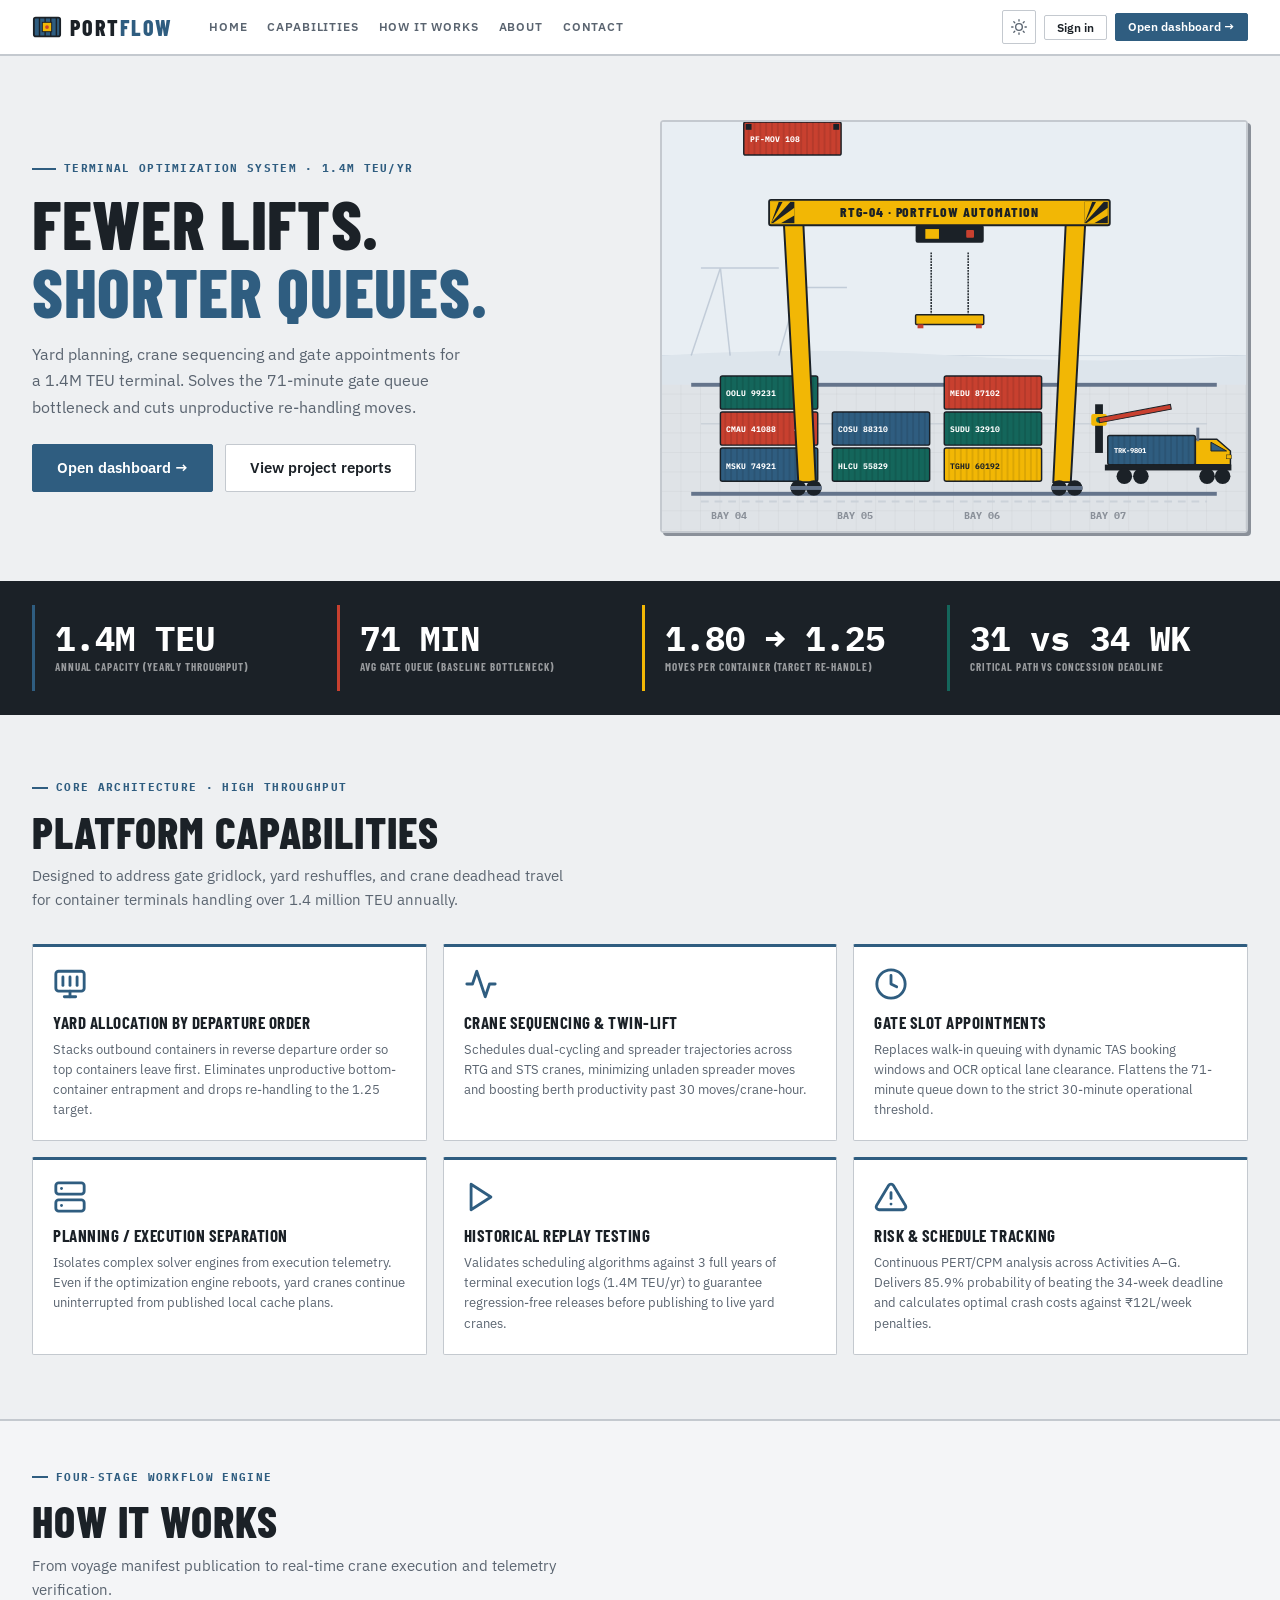
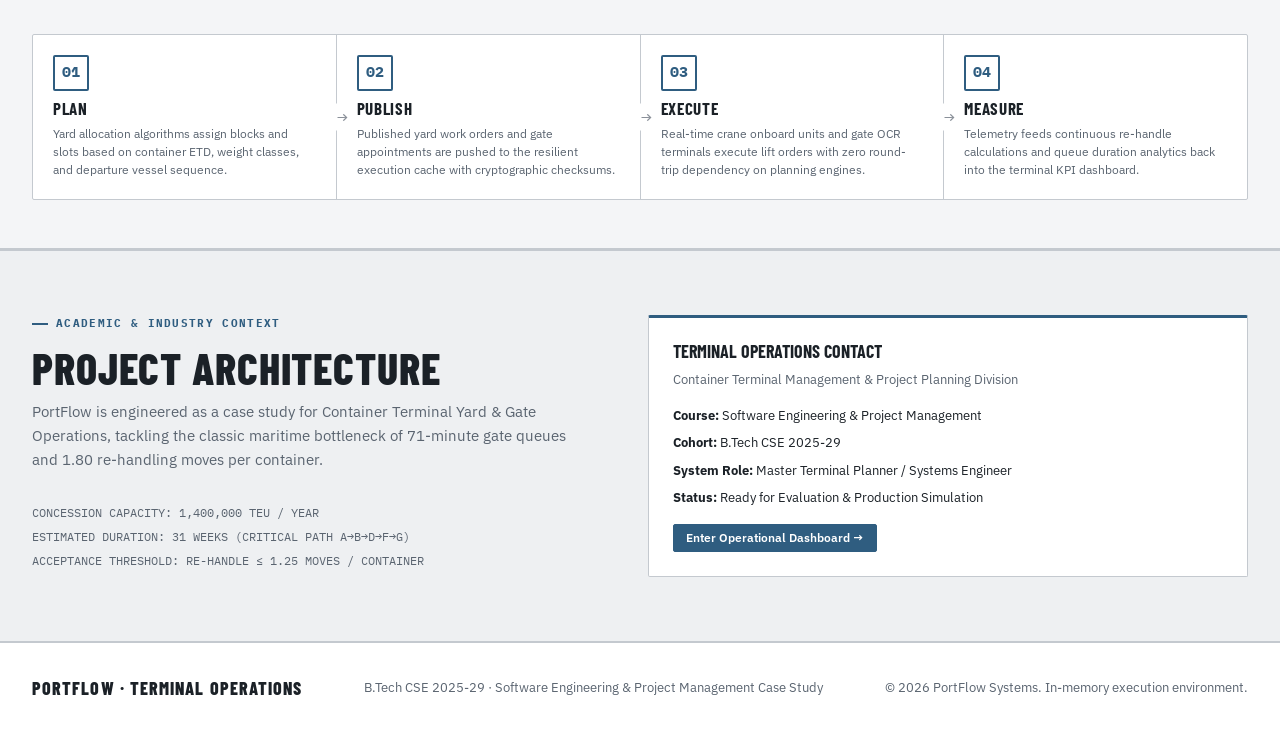
==== index.html @ 6a991631 "feat: complete PortFlow container terminal operations with industrial UI, simulation, and reports" ====
<!DOCTYPE html>
<html lang="en" data-theme="light">
<head>
  <meta charset="UTF-8"/>
  <meta name="viewport" content="width=device-width, initial-scale=1.0"/>
  <title>PortFlow – Container Terminal Yard & Gate Operations</title>
  <meta name="description" content="PortFlow: Yard planning, crane sequencing and gate appointments for a 1.4M TEU container terminal. Software Engineering Case Study."/>
  <link rel="stylesheet" href="styles.css"/>
  <link rel="preconnect" href="https://fonts.googleapis.com"/>
  <link rel="preconnect" href="https://fonts.gstatic.com" crossorigin/>
  <link href="https://fonts.googleapis.com/css2?family=Barlow+Condensed:wght@400;600;700;800&family=IBM+Plex+Sans:wght@400;500;600&family=IBM+Plex+Mono:wght@400;500;700&display=swap" rel="stylesheet"/>
</head>
<body class="landing-body">

  <!-- ══════════════════════════════════════════
       1. TOP NAVIGATION
       ══════════════════════════════════════════ -->
  <header class="l-nav" role="banner">
    <a href="index.html" class="l-logo" aria-label="PortFlow Home">
      <svg class="l-logo-icon" viewBox="0 0 32 32" fill="none" xmlns="http://www.w3.org/2000/svg" aria-hidden="true">
        <!-- Container Icon -->
        <rect x="2" y="6" width="28" height="20" rx="2" fill="#2F5D80" stroke="#1B2127" stroke-width="2"/>
        <line x1="8" y1="6" x2="8" y2="26" stroke="#1B2127" stroke-width="1.5"/>
        <line x1="14" y1="6" x2="14" y2="26" stroke="#1B2127" stroke-width="1.5"/>
        <line x1="20" y1="6" x2="20" y2="26" stroke="#1B2127" stroke-width="1.5"/>
        <line x1="26" y1="6" x2="26" y2="26" stroke="#1B2127" stroke-width="1.5"/>
        <rect x="11" y="11" width="10" height="10" fill="#F2B705" stroke="#1B2127" stroke-width="1"/>
        <circle cx="16" cy="16" r="2" fill="#C8402F"/>
      </svg>
      <span class="l-logo-text">PORT<span>FLOW</span></span>
    </a>

    <nav class="l-nav-links" aria-label="Landing navigation">
      <a href="#hero">Home</a>
      <a href="#capabilities">Capabilities</a>
      <a href="#how-it-works">How It Works</a>
      <a href="#about">About</a>
      <a href="#contact">Contact</a>
    </nav>

    <div class="l-nav-right">
      <button class="l-theme-btn" id="theme-toggle-btn" aria-label="Toggle light and dark mode" title="Toggle theme">
        <svg id="theme-sun-icon" width="16" height="16" viewBox="0 0 24 24" fill="none" stroke="currentColor" stroke-width="2" stroke-linecap="round" stroke-linejoin="round">
          <circle cx="12" cy="12" r="5"></circle>
          <line x1="12" y1="1" x2="12" y2="3"></line><line x1="12" y1="21" x2="12" y2="23"></line>
          <line x1="4.22" y1="4.22" x2="5.64" y2="5.64"></line><line x1="18.36" y1="18.36" x2="19.78" y2="19.78"></line>
          <line x1="1" y1="12" x2="3" y2="12"></line><line x1="21" y1="12" x2="23" y2="12"></line>
          <line x1="4.22" y1="19.78" x2="5.64" y2="18.36"></line><line x1="18.36" y1="5.64" x2="19.78" y2="4.22"></line>
        </svg>
      </button>

      <button class="btn btn-secondary btn-sm" id="btn-signin-modal" onclick="openSignInModal()">Sign in</button>
      <a href="dashboard.html" class="btn btn-primary btn-sm">Open dashboard →</a>
    </div>
  </header>

  <!-- ══════════════════════════════════════════
       2. HERO SECTION
       ══════════════════════════════════════════ -->
  <section class="hero" id="hero">
    <div class="hero-text">
      <div class="hero-eyebrow">TERMINAL OPTIMIZATION SYSTEM · 1.4M TEU/YR</div>
      <h1 class="hero-h1">Fewer lifts.<br/><em>Shorter queues.</em></h1>
      <p class="hero-sub">Yard planning, crane sequencing and gate appointments for a 1.4M TEU terminal. Solves the 71-minute gate queue bottleneck and cuts unproductive re-handling moves.</p>

      <div class="hero-actions">
        <a href="dashboard.html" class="btn btn-primary btn-lg" id="hero-btn-dashboard">Open dashboard →</a>
        <a href="dashboard.html#reports" class="btn btn-secondary btn-lg" id="hero-btn-reports">View project reports</a>
      </div>
    </div>

    <!-- Original Inline SVG Illustration of Container Yard -->
    <div class="hero-illus" aria-label="Container yard illustration with gantry crane, stacks of shipping containers and gate truck">
      <svg viewBox="0 0 600 420" width="100%" height="100%" xmlns="http://www.w3.org/2000/svg" style="background:var(--surface);">
        <defs>
          <!-- Hatching & Corrugation pattern -->
          <pattern id="yardGrid" width="20" height="20" patternUnits="userSpaceOnUse">
            <line x1="0" y1="20" x2="20" y2="20" stroke="rgba(0,0,0,0.06)" stroke-width="1"/>
            <line x1="20" y1="0" x2="20" y2="20" stroke="rgba(0,0,0,0.06)" stroke-width="1"/>
          </pattern>
          <pattern id="corrugation" width="6" height="20" patternUnits="userSpaceOnUse">
            <line x1="5" y1="0" x2="5" y2="20" stroke="rgba(0,0,0,0.12)" stroke-width="1.5"/>
          </pattern>
        </defs>

        <!-- Sky / Background -->
        <rect x="0" y="0" width="600" height="280" fill="#E8EEF3"/>
        <line x1="0" y1="240" x2="600" y2="240" stroke="#CBD5E1" stroke-width="1"/>
        <path d="M0 240 Q150 230 300 240 T600 240 L600 280 L0 280 Z" fill="#DDE5EC"/>

        <!-- Distant STS Cranes at Berth -->
        <g stroke="#94A3B8" stroke-width="1.5" fill="none" opacity="0.45">
          <line x1="30" y1="240" x2="60" y2="150"/>
          <line x1="70" y1="240" x2="60" y2="150"/>
          <line x1="40" y1="150" x2="120" y2="150"/>
          <line x1="120" y1="240" x2="140" y2="170"/>
          <line x1="150" y1="240" x2="140" y2="170"/>
          <line x1="130" y1="170" x2="190" y2="170"/>
        </g>

        <!-- Concrete Yard Ground -->
        <rect x="0" y="270" width="600" height="150" fill="#DFE3E7"/>
        <rect x="0" y="270" width="600" height="150" fill="url(#yardGrid)"/>

        <!-- Yard Markings (Bay lines) -->
        <line x1="40" y1="390" x2="560" y2="390" stroke="#CBD2D9" stroke-width="2" stroke-dasharray="8 6"/>
        <line x1="40" y1="310" x2="560" y2="310" stroke="#CBD2D9" stroke-width="1.5"/>
        <text x="50" y="408" font-family="'IBM Plex Mono', monospace" font-size="10" font-weight="700" fill="#8A9099">BAY 04</text>
        <text x="180" y="408" font-family="'IBM Plex Mono', monospace" font-size="10" font-weight="700" fill="#8A9099">BAY 05</text>
        <text x="310" y="408" font-family="'IBM Plex Mono', monospace" font-size="10" font-weight="700" fill="#8A9099">BAY 06</text>
        <text x="440" y="408" font-family="'IBM Plex Mono', monospace" font-size="10" font-weight="700" fill="#8A9099">BAY 07</text>

        <!-- Crane Rails -->
        <rect x="30" y="380" width="540" height="4" fill="#64748B"/>
        <rect x="30" y="268" width="540" height="4" fill="#64748B"/>

        <!-- ── CONTAINER STACKS (Palette: Red #C8402F, Blue #2F5D80, Yellow #F2B705, Green #14665B) ── -->

        <!-- Stack 1 (Left: Bay 04) -->
        <!-- Tier 1 -->
        <g transform="translate(60, 335)">
          <rect width="100" height="34" rx="2" fill="#2F5D80" stroke="#1B2127" stroke-width="1.5"/>
          <rect width="100" height="34" fill="url(#corrugation)"/>
          <text x="6" y="21" font-family="'IBM Plex Mono', monospace" font-size="8.5" font-weight="700" fill="#FFFFFF">MSKU 74921</text>
          <rect x="82" y="6" width="12" height="6" fill="#F2B705" stroke="#1B2127" stroke-width="0.5"/>
        </g>
        <!-- Tier 2 -->
        <g transform="translate(60, 298)">
          <rect width="100" height="34" rx="2" fill="#C8402F" stroke="#1B2127" stroke-width="1.5"/>
          <rect width="100" height="34" fill="url(#corrugation)"/>
          <text x="6" y="21" font-family="'IBM Plex Mono', monospace" font-size="8.5" font-weight="700" fill="#FFFFFF">CMAU 41088</text>
          <text x="76" y="21" font-family="'IBM Plex Mono', monospace" font-size="7.5" font-weight="700" fill="#FFFFFF">40HC</text>
        </g>
        <!-- Tier 3 -->
        <g transform="translate(60, 261)">
          <rect width="100" height="34" rx="2" fill="#14665B" stroke="#1B2127" stroke-width="1.5"/>
          <rect width="100" height="34" fill="url(#corrugation)"/>
          <text x="6" y="21" font-family="'IBM Plex Mono', monospace" font-size="8.5" font-weight="700" fill="#FFFFFF">OOLU 99231</text>
        </g>

        <!-- Stack 2 (Middle: Bay 05) -->
        <!-- Tier 1 -->
        <g transform="translate(175, 335)">
          <rect width="100" height="34" rx="2" fill="#14665B" stroke="#1B2127" stroke-width="1.5"/>
          <rect width="100" height="34" fill="url(#corrugation)"/>
          <text x="6" y="21" font-family="'IBM Plex Mono', monospace" font-size="8.5" font-weight="700" fill="#FFFFFF">HLCU 55829</text>
        </g>
        <!-- Tier 2 -->
        <g transform="translate(175, 298)">
          <rect width="100" height="34" rx="2" fill="#2F5D80" stroke="#1B2127" stroke-width="1.5"/>
          <rect width="100" height="34" fill="url(#corrugation)"/>
          <text x="6" y="21" font-family="'IBM Plex Mono', monospace" font-size="8.5" font-weight="700" fill="#FFFFFF">COSU 88310</text>
        </g>

        <!-- Stack 3 (Right: Bay 06) -->
        <!-- Tier 1 -->
        <g transform="translate(290, 335)">
          <rect width="100" height="34" rx="2" fill="#F2B705" stroke="#1B2127" stroke-width="1.5"/>
          <rect width="100" height="34" fill="url(#corrugation)"/>
          <text x="6" y="21" font-family="'IBM Plex Mono', monospace" font-size="8.5" font-weight="700" fill="#1B2127">TGHU 60192</text>
        </g>
        <!-- Tier 2 -->
        <g transform="translate(290, 298)">
          <rect width="100" height="34" rx="2" fill="#14665B" stroke="#1B2127" stroke-width="1.5"/>
          <rect width="100" height="34" fill="url(#corrugation)"/>
          <text x="6" y="21" font-family="'IBM Plex Mono', monospace" font-size="8.5" font-weight="700" fill="#FFFFFF">SUDU 32910</text>
        </g>
        <!-- Tier 3 -->
        <g transform="translate(290, 261)">
          <rect width="100" height="34" rx="2" fill="#C8402F" stroke="#1B2127" stroke-width="1.5"/>
          <rect width="100" height="34" fill="url(#corrugation)"/>
          <text x="6" y="21" font-family="'IBM Plex Mono', monospace" font-size="8.5" font-weight="700" fill="#FFFFFF">MEDU 87102</text>
        </g>

        <!-- ── ANIMATED MOVING CONTAINER BEING LIFTED ── -->
        <g class="ctr-moving" transform="translate(175, 261)">
          <animateTransform attributeName="transform" type="translate"
            values="175,261; 175,190; 290,190; 290,225; 290,190; 175,190; 175,261"
            keyTimes="0; 0.2; 0.45; 0.6; 0.75; 0.9; 1"
            dur="9s" repeatCount="indefinite"/>
          <rect width="100" height="34" rx="2" fill="#C8402F" stroke="#1B2127" stroke-width="1.5"/>
          <rect width="100" height="34" fill="url(#corrugation)"/>
          <text x="6" y="21" font-family="'IBM Plex Mono', monospace" font-size="8.5" font-weight="700" fill="#FFFFFF">PF-MOV 108</text>
          <!-- Corner castings -->
          <rect x="2" y="2" width="6" height="6" fill="#1B2127"/>
          <rect x="92" y="2" width="6" height="6" fill="#1B2127"/>
        </g>

        <!-- ── RUBBER-TYRED GANTRY CRANE (RTG) ── -->
        <g id="gantry-crane">
          <!-- Left Leg & Wheels -->
          <path d="M125 100 L140 370 L158 370 L145 100 Z" fill="#F2B705" stroke="#1B2127" stroke-width="2"/>
          <circle cx="140" cy="376" r="8" fill="#1B2127"/>
          <circle cx="156" cy="376" r="8" fill="#1B2127"/>
          <rect x="132" y="374" width="32" height="4" fill="#64748B"/>

          <!-- Right Leg & Wheels -->
          <path d="M435 100 L420 370 L402 370 L415 100 Z" fill="#F2B705" stroke="#1B2127" stroke-width="2"/>
          <circle cx="408" cy="376" r="8" fill="#1B2127"/>
          <circle cx="424" cy="376" r="8" fill="#1B2127"/>
          <rect x="400" y="374" width="32" height="4" fill="#64748B"/>

          <!-- Top Cross Girder -->
          <rect x="110" y="80" width="350" height="26" rx="2" fill="#F2B705" stroke="#1B2127" stroke-width="2"/>
          <!-- Hazard Stripes on Girder Ends -->
          <g transform="translate(112, 82)">
            <rect width="24" height="22" fill="#1B2127"/>
            <polygon points="0,0 8,0 0,22" fill="#F2B705"/>
            <polygon points="12,0 20,0 0,22 0,22" fill="#F2B705"/>
            <polygon points="24,6 24,14 10,22 2,22" fill="#F2B705"/>
          </g>
          <g transform="translate(434, 82)">
            <rect width="24" height="22" fill="#1B2127"/>
            <polygon points="0,0 8,0 0,22" fill="#F2B705"/>
            <polygon points="12,0 20,0 0,22 0,22" fill="#F2B705"/>
            <polygon points="24,6 24,14 10,22 2,22" fill="#F2B705"/>
          </g>
          <text x="285" y="98" font-family="'Barlow Condensed', sans-serif" font-size="14" font-weight="800" fill="#1B2127" text-anchor="middle" letter-spacing="1">RTG-04 · PORTFLOW AUTOMATION</text>

          <!-- Trolley -->
          <g transform="translate(245, 106)">
            <animateTransform attributeName="transform" type="translate"
              values="245,106; 295,106; 245,106"
              dur="9s" repeatCount="indefinite"/>
            <rect width="70" height="18" rx="2" fill="#1B2127"/>
            <rect x="10" y="4" width="14" height="10" fill="#F2B705"/>
            <rect x="52" y="5" width="8" height="8" rx="1" fill="#C8402F"/>

            <!-- Cables & Spreader Hook Group with Sway Animation -->
            <g class="crane-hook-grp">
              <animateTransform attributeName="transform" type="translate"
                values="0,0; 0,16; 0,0"
                dur="4.5s" repeatCount="indefinite"/>
              <line x1="16" y1="18" x2="16" y2="82" stroke="#1B2127" stroke-width="1.5" stroke-dasharray="2 1"/>
              <line x1="54" y1="18" x2="54" y2="82" stroke="#1B2127" stroke-width="1.5" stroke-dasharray="2 1"/>
              <!-- Spreader Bar -->
              <rect x="0" y="82" width="70" height="10" rx="1" fill="#F2B705" stroke="#1B2127" stroke-width="1.5"/>
              <!-- Twistlocks -->
              <rect x="2" y="92" width="6" height="4" fill="#C8402F"/>
              <rect x="62" y="92" width="6" height="4" fill="#C8402F"/>
            </g>
          </g>
        </g>

        <!-- ── TERMINAL TRUCK AT GATE LANE (Right side) ── -->
        <g id="gate-truck" transform="translate(420, 310)">
          <!-- Gate Barrier Arm (Red/Yellow hazard stripes) -->
          <g transform="translate(25, -20)">
            <rect x="0" y="0" width="8" height="50" fill="#1B2127"/>
            <rect x="-4" y="10" width="16" height="12" rx="2" fill="#F2B705"/>
            <circle cx="4" cy="16" r="3" fill="#14665B"/>
            <!-- Boom barrier up & down rotation animation -->
            <g>
              <animateTransform attributeName="transform" type="rotate"
                values="-32 4 16; 0 4 16; 0 4 16; -32 4 16"
                keyTimes="0; 0.35; 0.65; 1"
                dur="6s" repeatCount="indefinite"/>
              <rect x="4" y="14" width="75" height="5" fill="#C8402F" stroke="#1B2127" stroke-width="1"/>
            </g>
          </g>

          <!-- Truck Chassis -->
          <rect x="35" y="42" width="130" height="6" fill="#1B2127"/>
          <!-- Wheels -->
          <circle cx="55" cy="54" r="8" fill="#1B2127"/>
          <circle cx="72" cy="54" r="8" fill="#1B2127"/>
          <circle cx="140" cy="54" r="8" fill="#1B2127"/>
          <circle cx="156" cy="54" r="8" fill="#1B2127"/>

          <!-- Truck Container on Chassis -->
          <g transform="translate(38, 12)">
            <rect width="90" height="30" rx="2" fill="#2F5D80" stroke="#1B2127" stroke-width="1.5"/>
            <rect width="90" height="30" fill="url(#corrugation)"/>
            <text x="6" y="18" font-family="'IBM Plex Mono', monospace" font-size="7.5" font-weight="700" fill="#FFFFFF">TRK-9801</text>
          </g>

          <!-- Driver Cab -->
          <path d="M128 42 L128 16 L150 16 L164 28 L164 42 Z" fill="#F2B705" stroke="#1B2127" stroke-width="1.5"/>
          <polygon points="144,19 160,28 144,28" fill="#2F5D80" stroke="#1B2127" stroke-width="1"/>
          <rect x="160" y="32" width="5" height="4" fill="#F2B705" stroke="#1B2127" stroke-width="0.5"/>
          <!-- Exhaust stack -->
          <rect x="129" y="4" width="3" height="14" fill="#64748B"/>
        </g>
      </svg>
    </div>
  </section>

  <!-- ══════════════════════════════════════════
       3. STAT STRIP (4 cards, equal height, mono numbers)
       ══════════════════════════════════════════ -->
  <section class="stats-strip" aria-label="Terminal performance statistics">
    <div class="stats-inner">
      <div class="stat-card">
        <div class="stat-val">1.4M TEU</div>
        <div class="stat-lbl">ANNUAL CAPACITY (YEARLY THROUGHPUT)</div>
      </div>
      <div class="stat-card">
        <div class="stat-val">71 MIN</div>
        <div class="stat-lbl">AVG GATE QUEUE (BASELINE BOTTLENECK)</div>
      </div>
      <div class="stat-card">
        <div class="stat-val">1.80 → 1.25</div>
        <div class="stat-lbl">MOVES PER CONTAINER (TARGET RE-HANDLE)</div>
      </div>
      <div class="stat-card">
        <div class="stat-val">31 vs 34 WK</div>
        <div class="stat-lbl">CRITICAL PATH VS CONCESSION DEADLINE</div>
      </div>
    </div>
  </section>

  <!-- ══════════════════════════════════════════
       4. PLATFORM CAPABILITIES (6 cards grid)
       ══════════════════════════════════════════ -->
  <section class="capabilities" id="capabilities">
    <div class="section-eyebrow">CORE ARCHITECTURE · HIGH THROUGHPUT</div>
    <h2 class="section-h2">Platform Capabilities</h2>
    <p class="section-desc">Designed to address gate gridlock, yard reshuffles, and crane deadhead travel for container terminals handling over 1.4 million TEU annually.</p>

    <div class="cap-grid">
      <!-- Card 1 -->
      <div class="cap-card">
        <svg class="cap-icon" viewBox="0 0 24 24" fill="none" stroke="currentColor" stroke-width="2" stroke-linecap="round" stroke-linejoin="round" aria-hidden="true">
          <rect x="2" y="3" width="20" height="14" rx="2"/>
          <line x1="8" y1="21" x2="16" y2="21"/><line x1="12" y1="17" x2="12" y2="21"/>
          <line x1="7" y1="7" x2="7" y2="13"/><line x1="12" y1="7" x2="12" y2="13"/><line x1="17" y1="7" x2="17" y2="13"/>
        </svg>
        <h3 class="cap-title">Yard Allocation by Departure Order</h3>
        <p class="cap-desc">Stacks outbound containers in reverse departure order so top containers leave first. Eliminates unproductive bottom-container entrapment and drops re-handling to the 1.25 target.</p>
      </div>

      <!-- Card 2 -->
      <div class="cap-card">
        <svg class="cap-icon" viewBox="0 0 24 24" fill="none" stroke="currentColor" stroke-width="2" stroke-linecap="round" stroke-linejoin="round" aria-hidden="true">
          <polyline points="22 12 18 12 15 21 9 3 6 12 2 12"/>
        </svg>
        <h3 class="cap-title">Crane Sequencing & Twin-Lift</h3>
        <p class="cap-desc">Schedules dual-cycling and spreader trajectories across RTG and STS cranes, minimizing unladen spreader moves and boosting berth productivity past 30 moves/crane-hour.</p>
      </div>

      <!-- Card 3 -->
      <div class="cap-card">
        <svg class="cap-icon" viewBox="0 0 24 24" fill="none" stroke="currentColor" stroke-width="2" stroke-linecap="round" stroke-linejoin="round" aria-hidden="true">
          <circle cx="12" cy="12" r="10"/>
          <polyline points="12 6 12 12 16 14"/>
        </svg>
        <h3 class="cap-title">Gate Slot Appointments</h3>
        <p class="cap-desc">Replaces walk-in queuing with dynamic TAS booking windows and OCR optical lane clearance. Flattens the 71-minute queue down to the strict 30-minute operational threshold.</p>
      </div>

      <!-- Card 4 -->
      <div class="cap-card">
        <svg class="cap-icon" viewBox="0 0 24 24" fill="none" stroke="currentColor" stroke-width="2" stroke-linecap="round" stroke-linejoin="round" aria-hidden="true">
          <rect x="2" y="2" width="20" height="8" rx="2"/><rect x="2" y="14" width="20" height="8" rx="2"/>
          <line x1="6" y1="6" x2="6.01" y2="6"/><line x1="6" y1="18" x2="6.01" y2="18"/>
        </svg>
        <h3 class="cap-title">Planning / Execution Separation</h3>
        <p class="cap-desc">Isolates complex solver engines from execution telemetry. Even if the optimization engine reboots, yard cranes continue uninterrupted from published local cache plans.</p>
      </div>

      <!-- Card 5 -->
      <div class="cap-card">
        <svg class="cap-icon" viewBox="0 0 24 24" fill="none" stroke="currentColor" stroke-width="2" stroke-linecap="round" stroke-linejoin="round" aria-hidden="true">
          <polygon points="5 3 19 12 5 21 5 3"/>
        </svg>
        <h3 class="cap-title">Historical Replay Testing</h3>
        <p class="cap-desc">Validates scheduling algorithms against 3 full years of terminal execution logs (1.4M TEU/yr) to guarantee regression-free releases before publishing to live yard cranes.</p>
      </div>

      <!-- Card 6 -->
      <div class="cap-card">
        <svg class="cap-icon" viewBox="0 0 24 24" fill="none" stroke="currentColor" stroke-width="2" stroke-linecap="round" stroke-linejoin="round" aria-hidden="true">
          <path d="M10.29 3.86L1.82 18a2 2 0 0 0 1.71 3h16.94a2 2 0 0 0 1.71-3L13.71 3.86a2 2 0 0 0-3.42 0z"/>
          <line x1="12" y1="9" x2="12" y2="13"/><line x1="12" y1="17" x2="12.01" y2="17"/>
        </svg>
        <h3 class="cap-title">Risk & Schedule Tracking</h3>
        <p class="cap-desc">Continuous PERT/CPM analysis across Activities A–G. Delivers 85.9% probability of beating the 34-week deadline and calculates optimal crash costs against ₹12L/week penalties.</p>
      </div>
    </div>
  </section>

  <!-- ══════════════════════════════════════════
       5. HOW IT WORKS (Horizontal strip)
       ══════════════════════════════════════════ -->
  <section class="how-section" id="how-it-works" aria-label="How PortFlow works">
    <div class="how-inner">
      <div class="section-eyebrow">FOUR-STAGE WORKFLOW ENGINE</div>
      <h2 class="section-h2">How It Works</h2>
      <p class="section-desc">From voyage manifest publication to real-time crane execution and telemetry verification.</p>

      <div class="how-strip">
        <div class="how-step">
          <div class="how-num">01</div>
          <h3 class="how-title">Plan</h3>
          <p class="how-desc">Yard allocation algorithms assign blocks and slots based on container ETD, weight classes, and departure vessel sequence.</p>
        </div>

        <div class="how-step">
          <div class="how-num">02</div>
          <h3 class="how-title">Publish</h3>
          <p class="how-desc">Published yard work orders and gate appointments are pushed to the resilient execution cache with cryptographic checksums.</p>
        </div>

        <div class="how-step">
          <div class="how-num">03</div>
          <h3 class="how-title">Execute</h3>
          <p class="how-desc">Real-time crane onboard units and gate OCR terminals execute lift orders with zero round-trip dependency on planning engines.</p>
        </div>

        <div class="how-step">
          <div class="how-num">04</div>
          <h3 class="how-title">Measure</h3>
          <p class="how-desc">Telemetry feeds continuous re-handle calculations and queue duration analytics back into the terminal KPI dashboard.</p>
        </div>
      </div>
    </div>
  </section>

  <!-- ══════════════════════════════════════════
       6. ABOUT & CONTACT
       ══════════════════════════════════════════ -->
  <section class="capabilities" id="about" style="border-top:1px solid var(--border);">
    <div class="grid-2">
      <div>
        <div class="section-eyebrow">ACADEMIC & INDUSTRY CONTEXT</div>
        <h2 class="section-h2">Project Architecture</h2>
        <p class="section-desc">PortFlow is engineered as a case study for Container Terminal Yard & Gate Operations, tackling the classic maritime bottleneck of 71-minute gate queues and 1.80 re-handling moves per container.</p>
        <div style="font-family:var(--f-mono);font-size:12px;color:var(--text-muted);display:flex;flex-direction:column;gap:6px;">
          <div>CONCESSION CAPACITY: 1,400,000 TEU / YEAR</div>
          <div>ESTIMATED DURATION: 31 WEEKS (CRITICAL PATH A→B→D→F→G)</div>
          <div>ACCEPTANCE THRESHOLD: RE-HANDLE &le; 1.25 MOVES / CONTAINER</div>
        </div>
      </div>
      <div id="contact" style="background:var(--surface);border:1px solid var(--border);border-top:3px solid var(--blue);border-radius:var(--r);padding:var(--s6);">
        <h3 style="font-family:var(--f-head);font-size:18px;text-transform:uppercase;margin-bottom:var(--s2);">Terminal Operations Contact</h3>
        <p style="font-size:13px;color:var(--text-muted);margin-bottom:var(--s4);">Container Terminal Management & Project Planning Division</p>
        <div style="display:flex;flex-direction:column;gap:var(--s2);font-size:13px;">
          <div><strong>Course:</strong> Software Engineering & Project Management</div>
          <div><strong>Cohort:</strong> B.Tech CSE 2025-29</div>
          <div><strong>System Role:</strong> Master Terminal Planner / Systems Engineer</div>
          <div><strong>Status:</strong> Ready for Evaluation & Production Simulation</div>
        </div>
        <div style="margin-top:var(--s4);">
          <a href="dashboard.html" class="btn btn-primary btn-sm">Enter Operational Dashboard →</a>
        </div>
      </div>
    </div>
  </section>

  <!-- ══════════════════════════════════════════
       7. FOOTER
       ══════════════════════════════════════════ -->
  <footer class="l-footer" role="contentinfo">
    <div class="l-footer-inner">
      <div class="l-footer-logo">PORTFLOW · TERMINAL OPERATIONS</div>
      <div>B.Tech CSE 2025-29 · Software Engineering & Project Management Case Study</div>
      <div>&copy; 2026 PortFlow Systems. In-memory execution environment.</div>
    </div>
  </footer>

  <!-- ══════════════════════════════════════════
       SIGN IN MODAL
       ══════════════════════════════════════════ -->
  <div class="modal-overlay" id="signin-modal" role="dialog" aria-modal="true" aria-hidden="true" style="display:none;position:fixed;inset:0;background:rgba(0,0,0,0.55);z-index:999;align-items:center;justify-content:center;">
    <div style="background:var(--surface);border:2px solid var(--border);border-top:4px solid var(--blue);border-radius:var(--r);max-width:420px;width:90%;padding:var(--s6);box-shadow:var(--shadow-md);">
      <div style="display:flex;justify-content:space-between;align-items:center;margin-bottom:var(--s4);">
        <h3 style="font-family:var(--f-head);font-size:20px;text-transform:uppercase;color:var(--text);">Terminal Sign In</h3>
        <button onclick="closeSignInModal()" style="font-size:18px;cursor:pointer;color:var(--text-muted);" aria-label="Close dialog">✕</button>
      </div>
      <p style="font-size:13px;color:var(--text-muted);margin-bottom:var(--s4);">Log in as an authenticated terminal operator or planner to access live yard and crane telemetry.</p>
      <div style="display:flex;flex-direction:column;gap:var(--s3);margin-bottom:var(--s5);">
        <div>
          <label style="display:block;font-size:11px;font-family:var(--f-mono);font-weight:700;text-transform:uppercase;color:var(--text-muted);margin-bottom:4px;">Operator ID</label>
          <input type="text" value="PLANNER-MR-04" readonly style="width:100%;padding:8px;border:1px solid var(--border);border-radius:var(--r);font-family:var(--f-mono);font-size:13px;background:var(--surface-2);color:var(--text);"/>
        </div>
        <div>
          <label style="display:block;font-size:11px;font-family:var(--f-mono);font-weight:700;text-transform:uppercase;color:var(--text-muted);margin-bottom:4px;">Terminal Clearance</label>
          <input type="text" value="Level 4 · Yard Planning & Dispatch" readonly style="width:100%;padding:8px;border:1px solid var(--border);border-radius:var(--r);font-family:var(--f-mono);font-size:13px;background:var(--surface-2);color:var(--text);"/>
        </div>
      </div>
      <div style="display:flex;justify-content:flex-end;gap:var(--s2);">
        <button class="btn btn-secondary" onclick="closeSignInModal()">Cancel</button>
        <a href="dashboard.html" class="btn btn-primary">Enter Dashboard →</a>
      </div>
    </div>
  </div>

  <!-- Script for Theme Toggle & Modal -->
  <script>
    // Theme initialization
    const savedTheme = localStorage.getItem('portflow_theme') || 'light';
    document.documentElement.setAttribute('data-theme', savedTheme);

    const themeBtn = document.getElementById('theme-toggle-btn');
    if (themeBtn) {
      themeBtn.addEventListener('click', () => {
        const cur = document.documentElement.getAttribute('data-theme') || 'light';
        const next = cur === 'dark' ? 'light' : 'dark';
        document.documentElement.setAttribute('data-theme', next);
        localStorage.setItem('portflow_theme', next);
      });
    }

    function openSignInModal() {
      const modal = document.getElementById('signin-modal');
      if (modal) modal.style.display = 'flex';
    }

    function closeSignInModal() {
      const modal = document.getElementById('signin-modal');
      if (modal) modal.style.display = 'none';
    }
  </script>
</body>
</html>
---- styles.css ----
/*
 * PortFlow Industrial Dashboard
 * styles.css — Single design-token file for index.html + dashboard.html
 * Aesthetic: Port signage · Shipping-container industrial · Light/Dark
 */

/* ── Google Fonts ─────────────────────────────────────── */
@import url('https://fonts.googleapis.com/css2?family=Barlow+Condensed:wght@400;600;700;800&family=IBM+Plex+Sans:wght@400;500;600&family=IBM+Plex+Mono:wght@400;500;700&display=swap');

/* ══════════════════════════════════════════════════════════
   1. DESIGN TOKENS (Light Mode)
   ══════════════════════════════════════════════════════════ */
:root {
  /* ── Surfaces ── */
  --bg:             #EEF0F2;
  --surface:        #FFFFFF;
  --surface-2:      #F4F5F7;
  --surface-3:      #E8EAED;

  /* ── Text ── */
  --text:           #1B2127;
  --text-muted:     #5A6470;
  --text-subtle:    #8A9099;

  /* ── Brand / Status ── */
  --blue:           #2F5D80;   /* steel blue – primary action */
  --blue-dark:      #1E4260;
  --blue-mid:       #5080A0;
  --blue-light:     #E6EEF4;

  --red:            #C8402F;   /* container red – warnings / alerts */
  --red-dark:       #A13324;
  --red-light:      #FAE9E7;

  --yellow:         #F2B705;   /* hazard yellow – caution */
  --yellow-dark:    #B98800;
  --yellow-light:   #FEF7DF;

  --green:          #14665B;   /* deep sea green – success / pass */
  --green-dark:     #0D4D44;
  --green-light:    #E2EFED;
  --green-mid:      #3A9080;

  /* ── Borders ── */
  --border:         #C4C9CF;
  --border-strong:  #8A9099;
  --border-subtle:  #E4E7EA;

  /* ── Spacing (8 px scale) ── */
  --s1:  4px;   --s2:  8px;   --s3: 12px;  --s4: 16px;
  --s5: 20px;   --s6: 24px;   --s8: 32px;  --s10: 40px;
  --s12: 48px;  --s16: 64px;  --s20: 80px;

  /* ── Typography ── */
  --f-head: 'Barlow Condensed', 'Archivo Narrow', 'Impact', system-ui, sans-serif;
  --f-body: 'IBM Plex Sans', system-ui, -apple-system, sans-serif;
  --f-mono: 'IBM Plex Mono', 'Courier New', monospace;

  /* ── Shape ── */
  --r:    2px;   /* standard radius – square/industrial */
  --r-sm: 1px;
  --r-lg: 4px;

  /* ── Shadow (hard, no blur) ── */
  --shadow-sm: 2px 2px 0 var(--border);
  --shadow-md: 3px 3px 0 var(--border-strong);

  /* ── Layout ── */
  --sidebar-w:    52px;
  --sidebar-open: 228px;
  --nav-h:        56px;

  /* ── Transitions ── */
  --d-fast: 0.12s;
  --d-mid:  0.20s;
}

/* ══════════════════════════════════════════════════════════
   2. DARK THEME
   ══════════════════════════════════════════════════════════ */
[data-theme="dark"] {
  --bg:            #0F1419;
  --surface:       #1B2127;
  --surface-2:     #232C36;
  --surface-3:     #2C3842;
  --text:          #E8ECF0;
  --text-muted:    #8A9099;
  --text-subtle:   #5A6470;
  --border:        #2F3840;
  --border-strong: #5A6470;
  --border-subtle: #232C36;
  --blue-light:    #162333;
  --red-light:     #2B1310;
  --yellow-light:  #201800;
  --green-light:   #0A1E1C;
  --shadow-sm:     none;
  --shadow-md:     none;
}

/* ══════════════════════════════════════════════════════════
   3. RESET & BASE
   ══════════════════════════════════════════════════════════ */
*, *::before, *::after { box-sizing: border-box; margin: 0; padding: 0; }

html { scroll-behavior: smooth; font-size: 14px; }

body {
  font-family: var(--f-body);
  background: var(--bg);
  color: var(--text);
  line-height: 1.5;
  -webkit-font-smoothing: antialiased;
  -moz-osx-font-smoothing: grayscale;
}

h1, h2, h3, h4, h5 { font-family: var(--f-head); font-weight: 700; line-height: 1.1; }
a { color: var(--blue); text-decoration: none; }
a:hover { text-decoration: underline; }
button { font-family: var(--f-body); cursor: pointer; border: none; background: none; }
input, select, textarea { font-family: var(--f-body); }
img, svg { display: block; max-width: 100%; }
ul, ol { list-style: none; }

/* ── Focus rings ── */
:focus-visible {
  outline: 2px solid var(--blue);
  outline-offset: 2px;
  border-radius: var(--r);
}

/* ══════════════════════════════════════════════════════════
   4. SHARED COMPONENTS
   ══════════════════════════════════════════════════════════ */

/* ── Buttons ── */
.btn {
  display: inline-flex;
  align-items: center;
  gap: var(--s2);
  padding: var(--s2) var(--s4);
  border-radius: var(--r);
  font-family: var(--f-body);
  font-size: 13px;
  font-weight: 600;
  border: 1px solid transparent;
  cursor: pointer;
  transition: background var(--d-fast), border-color var(--d-fast), color var(--d-fast);
  white-space: nowrap;
  text-decoration: none;
}
.btn:active { transform: translateY(1px); }
.btn:focus-visible { outline: 2px solid var(--blue); outline-offset: 2px; }

.btn-primary   { background: var(--blue);   color: #fff;           border-color: var(--blue); }
.btn-primary:hover { background: var(--blue-dark); border-color: var(--blue-dark); }

.btn-secondary { background: var(--surface); color: var(--text); border-color: var(--border); }
.btn-secondary:hover { background: var(--surface-2); border-color: var(--border-strong); }

.btn-ghost     { background: transparent; color: var(--blue); border-color: var(--blue); }
.btn-ghost:hover { background: var(--blue-light); }

.btn-danger    { background: var(--red);   color: #fff;    border-color: var(--red); }
.btn-danger:hover  { background: var(--red-dark); }

.btn-success   { background: var(--green); color: #fff;    border-color: var(--green); }
.btn-success:hover { background: var(--green-dark); }

.btn-warning   { background: transparent; color: var(--yellow-dark); border-color: var(--yellow); }
.btn-warning:hover { background: var(--yellow-light); }

.btn-sm { padding: 4px var(--s3); font-size: 12px; }
.btn-lg { padding: var(--s3) var(--s6); font-size: 15px; }
.btn-icon { padding: var(--s2); }

/* ── Badges ── */
.badge {
  display: inline-flex;
  align-items: center;
  gap: 3px;
  padding: 1px var(--s2);
  border-radius: var(--r-sm);
  font-size: 11px;
  font-weight: 700;
  font-family: var(--f-mono);
  text-transform: uppercase;
  letter-spacing: 0.04em;
  border: 1px solid;
}
.badge-success { background: var(--green-light); color: var(--green);      border-color: var(--green); }
.badge-warning { background: var(--yellow-light); color: var(--yellow-dark); border-color: var(--yellow); }
.badge-danger  { background: var(--red-light);   color: var(--red);        border-color: var(--red); }
.badge-info    { background: var(--blue-light);  color: var(--blue);       border-color: var(--blue); }
.badge-muted   { background: var(--surface-2);   color: var(--text-muted); border-color: var(--border); }
.badge-green   { background: var(--green-light); color: var(--green);      border-color: var(--green); }

/* ── Cards ── */
.card {
  background: var(--surface);
  border: 1px solid var(--border);
  border-radius: var(--r);
  padding: var(--s4);
}

.card-title {
  font-family: var(--f-head);
  font-size: 13px;
  font-weight: 700;
  text-transform: uppercase;
  letter-spacing: 0.07em;
  color: var(--text-muted);
  margin-bottom: var(--s3);
  display: flex;
  align-items: center;
  gap: var(--s2);
}

.card-header {
  display: flex;
  align-items: center;
  justify-content: space-between;
  margin-bottom: var(--s4);
}

/* ── Tables ── */
.table-wrap { overflow-x: auto; }

table { width: 100%; border-collapse: collapse; font-size: 13px; }

thead th {
  background: var(--surface-2);
  color: var(--text-muted);
  font-family: var(--f-head);
  font-size: 11px;
  font-weight: 700;
  text-transform: uppercase;
  letter-spacing: 0.07em;
  padding: var(--s2) var(--s3);
  text-align: left;
  border-bottom: 2px solid var(--border);
  white-space: nowrap;
  cursor: pointer;
  user-select: none;
}
thead th:hover { color: var(--text); }

tbody tr { border-bottom: 1px solid var(--border-subtle); }
tbody tr:hover { background: var(--surface-2); }
tbody tr:last-child { border-bottom: none; }
tbody td { padding: var(--s2) var(--s3); vertical-align: middle; }

td.td-mono { font-family: var(--f-mono); font-size: 12px; }
td.td-muted { color: var(--text-muted); }

/* ── Form controls ── */
.form-control {
  background: var(--surface);
  border: 1px solid var(--border);
  border-radius: var(--r);
  color: var(--text);
  padding: 6px var(--s3);
  font-size: 13px;
  outline: none;
  transition: border-color var(--d-fast);
}
.form-control:focus { border-color: var(--blue); }
.form-control::placeholder { color: var(--text-subtle); }

/* ── Status dots ── */
.dot {
  display: inline-block;
  width: 8px; height: 8px;
  border-radius: 50%;
  flex-shrink: 0;
}
.dot-green  { background: var(--green); }
.dot-red    { background: var(--red); }
.dot-yellow { background: var(--yellow); }
.dot-blue   { background: var(--blue); }
.dot-gray   { background: var(--text-subtle); }

/* ── Divider ── */
.divider { height: 1px; background: var(--border); margin: var(--s3) 0; }

/* ── Toast ── */
.toast-container {
  position: fixed;
  top: calc(var(--nav-h) + var(--s3));
  right: var(--s4);
  z-index: 9999;
  display: flex;
  flex-direction: column;
  gap: var(--s2);
  pointer-events: none;
  max-width: 340px;
  width: 100%;
}
.toast {
  background: var(--surface);
  border: 1px solid var(--border);
  border-left: 4px solid var(--blue);
  border-radius: var(--r);
  padding: var(--s3) var(--s4);
  pointer-events: all;
  animation: toast-in 0.18s ease;
  box-shadow: var(--shadow-sm);
}
.toast.toast-success { border-left-color: var(--green); }
.toast.toast-warning { border-left-color: var(--yellow); }
.toast.toast-error   { border-left-color: var(--red); }
.toast-header { display: flex; align-items: center; gap: var(--s2); justify-content: space-between; }
.toast-title { font-size: 13px; font-weight: 600; color: var(--text); }
.toast-msg   { font-size: 12px; color: var(--text-muted); margin-top: 2px; line-height: 1.4; }
.toast-close { color: var(--text-subtle); font-size: 16px; cursor: pointer; background: none; border: none; line-height: 1; }
.toast-close:hover { color: var(--text); }

@keyframes toast-in {
  from { opacity: 0; transform: translateX(12px); }
  to   { opacity: 1; transform: translateX(0); }
}

/* ── Modal ── */
.modal-overlay {
  position: fixed; inset: 0;
  background: rgba(0,0,0,0.55);
  z-index: 1000;
  display: none;
  align-items: center;
  justify-content: center;
  padding: var(--s4);
}
.modal-overlay.open { display: flex; }

.modal {
  background: var(--surface);
  border: 1px solid var(--border-strong);
  border-radius: var(--r-lg);
  padding: var(--s6);
  max-width: 500px;
  width: 100%;
  box-shadow: var(--shadow-md);
  animation: modal-in 0.18s ease;
}
@keyframes modal-in {
  from { opacity: 0; transform: scale(0.97) translateY(8px); }
  to   { opacity: 1; transform: scale(1) translateY(0); }
}

.modal-header { display: flex; align-items: flex-start; justify-content: space-between; margin-bottom: var(--s4); }
.modal-title {
  font-family: var(--f-head);
  font-size: 20px;
  font-weight: 700;
  text-transform: uppercase;
  letter-spacing: 0.04em;
}
.modal-close { color: var(--text-muted); font-size: 20px; line-height: 1; padding: 2px 4px; cursor: pointer; }
.modal-close:hover { color: var(--text); }
.modal-body { font-size: 13px; color: var(--text-muted); line-height: 1.65; }
.modal-footer { display: flex; justify-content: flex-end; gap: var(--s2); margin-top: var(--s5); }

/* ── Spinner ── */
.spinner {
  width: 18px; height: 18px;
  border: 2px solid var(--border);
  border-top-color: var(--blue);
  border-radius: 50%;
  animation: spin 0.6s linear infinite;
}
@keyframes spin { to { transform: rotate(360deg); } }

/* ── Tooltips ── */
[data-tip] { position: relative; }
[data-tip]::after {
  content: attr(data-tip);
  position: absolute;
  bottom: calc(100% + 5px);
  left: 50%;
  transform: translateX(-50%);
  background: var(--text);
  color: var(--surface);
  font-size: 11px;
  font-family: var(--f-mono);
  padding: 4px 8px;
  border-radius: var(--r-sm);
  white-space: nowrap;
  pointer-events: none;
  opacity: 0;
  transition: opacity 0.1s;
  z-index: 300;
}
[data-tip]:hover::after { opacity: 1; }

/* ── Page transition ── */
.page { display: none; }
.page.active { display: block; animation: page-fade 0.15s ease; }
@keyframes page-fade { from { opacity: 0; } to { opacity: 1; } }

/* ── Scrollbar ── */
::-webkit-scrollbar { width: 6px; height: 6px; }
::-webkit-scrollbar-track { background: transparent; }
::-webkit-scrollbar-thumb { background: var(--border); border-radius: 3px; }
::-webkit-scrollbar-thumb:hover { background: var(--border-strong); }

/* ══════════════════════════════════════════════════════════
   5. LANDING PAGE (index.html)
   ══════════════════════════════════════════════════════════ */

.landing-body { overflow-x: hidden; }

/* Top nav */
.l-nav {
  position: sticky;
  top: 0;
  z-index: 100;
  background: var(--surface);
  border-bottom: 2px solid var(--border);
  height: 56px;
  display: flex;
  align-items: center;
  padding: 0 var(--s8);
  gap: var(--s5);
}

.l-logo {
  display: flex;
  align-items: center;
  gap: var(--s2);
  text-decoration: none;
}
.l-logo-icon { width: 30px; height: 30px; flex-shrink: 0; }
.l-logo-text {
  font-family: var(--f-head);
  font-size: 22px;
  font-weight: 800;
  text-transform: uppercase;
  letter-spacing: 0.08em;
  color: var(--text);
}
.l-logo-text span { color: var(--blue); }
.l-logo:hover { text-decoration: none; }

.l-nav-links {
  display: flex;
  gap: var(--s5);
  margin-left: var(--s4);
}
.l-nav-links a {
  font-size: 12px;
  font-weight: 600;
  color: var(--text-muted);
  text-transform: uppercase;
  letter-spacing: 0.07em;
  text-decoration: none;
  transition: color var(--d-fast);
}
.l-nav-links a:hover { color: var(--blue); text-decoration: none; }

.l-nav-right { margin-left: auto; display: flex; align-items: center; gap: var(--s2); }

.l-theme-btn {
  width: 34px; height: 34px;
  border: 1px solid var(--border);
  border-radius: var(--r);
  background: var(--surface);
  color: var(--text-muted);
  display: flex;
  align-items: center;
  justify-content: center;
  cursor: pointer;
  transition: border-color var(--d-fast);
}
.l-theme-btn:hover { border-color: var(--blue); color: var(--blue); }

/* Hero */
.hero {
  display: grid;
  grid-template-columns: 1fr 1fr;
  gap: var(--s10);
  padding: var(--s16) var(--s8) var(--s12);
  max-width: 1280px;
  margin: 0 auto;
  align-items: center;
}

.hero-text {}
.hero-eyebrow {
  font-family: var(--f-mono);
  font-size: 11px;
  font-weight: 700;
  text-transform: uppercase;
  letter-spacing: 0.12em;
  color: var(--blue);
  margin-bottom: var(--s3);
  display: flex;
  align-items: center;
  gap: var(--s2);
}
.hero-eyebrow::before {
  content: '';
  display: inline-block;
  width: 24px;
  height: 2px;
  background: var(--blue);
}

.hero-h1 {
  font-family: var(--f-head);
  font-size: clamp(40px, 5.5vw, 68px);
  font-weight: 800;
  line-height: 1.0;
  text-transform: uppercase;
  letter-spacing: 0.01em;
  color: var(--text);
  margin-bottom: var(--s4);
}
.hero-h1 em {
  font-style: normal;
  color: var(--blue);
}

.hero-sub {
  font-size: 16px;
  color: var(--text-muted);
  line-height: 1.65;
  max-width: 440px;
  margin-bottom: var(--s6);
}

.hero-actions { display: flex; gap: var(--s3); flex-wrap: wrap; }

.hero-illus {
  border: 2px solid var(--border);
  border-radius: var(--r-lg);
  background: var(--surface);
  overflow: hidden;
  box-shadow: var(--shadow-md);
}

/* Crane + container animations */
.crane-hook-grp {
  animation: hook-sway 4.5s ease-in-out infinite;
  transform-box: fill-box;
  transform-origin: 50% 0%;
}
.ctr-moving {
  animation: ctr-lift 5s ease-in-out 0.6s both;
  transform-box: fill-box;
  transform-origin: 50% 100%;
}

@keyframes hook-sway {
  0%, 100% { transform: translateY(0); }
  48%       { transform: translateY(14px); }
}
@keyframes ctr-lift {
  0%          { transform: translateY(0); opacity: 0; }
  8%          { opacity: 1; }
  38%         { transform: translateY(-64px); }
  64%         { transform: translate(84px, -64px); }
  88%, 100%   { transform: translate(84px, 0); }
}

/* Stats strip */
.stats-strip {
  background: var(--text);
  padding: var(--s6) var(--s8);
}
.stats-inner {
  max-width: 1280px;
  margin: 0 auto;
  display: grid;
  grid-template-columns: repeat(4, 1fr);
  gap: var(--s1);
}
.stat-card {
  padding: var(--s4) var(--s5);
  border-left: 3px solid var(--blue);
}
.stat-card:nth-child(2) { border-left-color: var(--red); }
.stat-card:nth-child(3) { border-left-color: var(--yellow); }
.stat-card:nth-child(4) { border-left-color: var(--green); }

.stat-val {
  font-family: var(--f-mono);
  font-size: 34px;
  font-weight: 700;
  line-height: 1;
  color: #fff;
  margin-bottom: 4px;
}
.stat-lbl {
  font-family: var(--f-head);
  font-size: 11px;
  font-weight: 700;
  text-transform: uppercase;
  letter-spacing: 0.08em;
  color: rgba(255,255,255,0.55);
}

/* Capabilities */
.capabilities {
  padding: var(--s16) var(--s8);
  max-width: 1280px;
  margin: 0 auto;
}

.section-eyebrow {
  font-family: var(--f-mono);
  font-size: 11px;
  font-weight: 700;
  text-transform: uppercase;
  letter-spacing: 0.12em;
  color: var(--blue);
  margin-bottom: var(--s3);
  display: flex;
  align-items: center;
  gap: var(--s2);
}
.section-eyebrow::before {
  content: '';
  display: inline-block;
  width: 16px;
  height: 2px;
  background: var(--blue);
}

.section-h2 {
  font-family: var(--f-head);
  font-size: clamp(26px, 3.5vw, 44px);
  font-weight: 800;
  text-transform: uppercase;
  letter-spacing: 0.02em;
  margin-bottom: var(--s2);
}
.section-desc {
  font-size: 15px;
  color: var(--text-muted);
  max-width: 540px;
  line-height: 1.6;
  margin-bottom: var(--s8);
}

.cap-grid {
  display: grid;
  grid-template-columns: repeat(3, 1fr);
  gap: var(--s4);
}

.cap-card {
  background: var(--surface);
  border: 1px solid var(--border);
  border-top: 3px solid var(--blue);
  border-radius: var(--r);
  padding: var(--s5);
  transition: border-top-color var(--d-fast), box-shadow var(--d-fast);
}
.cap-card:hover { border-top-color: var(--red); box-shadow: var(--shadow-md); }

.cap-icon { width: 34px; height: 34px; margin-bottom: var(--s3); color: var(--blue); }
.cap-title {
  font-family: var(--f-head);
  font-size: 17px;
  font-weight: 700;
  text-transform: uppercase;
  letter-spacing: 0.03em;
  margin-bottom: var(--s2);
}
.cap-desc { font-size: 13px; color: var(--text-muted); line-height: 1.55; }

/* How it works */
.how-section {
  background: var(--surface-2);
  border-top: 2px solid var(--border);
  border-bottom: 2px solid var(--border);
  padding: var(--s12) var(--s8);
}
.how-inner { max-width: 1280px; margin: 0 auto; }

.how-strip {
  display: flex;
  align-items: stretch;
  margin-top: var(--s6);
  border: 1px solid var(--border);
  border-radius: var(--r);
  overflow: hidden;
  background: var(--surface);
}

.how-step {
  flex: 1;
  padding: var(--s5);
  border-right: 1px solid var(--border);
  position: relative;
  display: flex;
  flex-direction: column;
  gap: var(--s2);
}
.how-step:last-child { border-right: none; }
.how-step::after {
  content: '→';
  position: absolute;
  right: -14px;
  top: 50%;
  transform: translateY(-50%);
  font-family: var(--f-mono);
  font-size: 18px;
  color: var(--border-strong);
  z-index: 1;
  background: var(--surface);
  padding: 0 2px;
}
.how-step:last-child::after { display: none; }

.how-num {
  width: 36px; height: 36px;
  border: 2px solid var(--blue);
  border-radius: var(--r);
  display: flex;
  align-items: center;
  justify-content: center;
  font-family: var(--f-mono);
  font-size: 15px;
  font-weight: 700;
  color: var(--blue);
}
.how-title {
  font-family: var(--f-head);
  font-size: 17px;
  font-weight: 700;
  text-transform: uppercase;
  letter-spacing: 0.04em;
}
.how-desc { font-size: 12px; color: var(--text-muted); line-height: 1.5; }

/* Footer */
.l-footer {
  background: var(--surface);
  border-top: 2px solid var(--border);
  padding: var(--s8);
}
.l-footer-inner {
  max-width: 1280px;
  margin: 0 auto;
  display: flex;
  justify-content: space-between;
  align-items: center;
  flex-wrap: wrap;
  gap: var(--s4);
  font-size: 13px;
  color: var(--text-muted);
}
.l-footer-logo {
  font-family: var(--f-head);
  font-size: 18px;
  font-weight: 800;
  text-transform: uppercase;
  letter-spacing: 0.06em;
  color: var(--text);
}

/* ══════════════════════════════════════════════════════════
   6. DASHBOARD LAYOUT
   ══════════════════════════════════════════════════════════ */

.dashboard-body {
  overflow-x: hidden;
  overflow-y: auto;
  min-height: 100vh;
}

/* ── Sidebar rail ── */
.sidebar {
  position: fixed;
  left: 0; top: 0;
  height: 100vh;
  z-index: 200;
  background: var(--surface);
  border-right: 2px solid var(--border);
  width: var(--sidebar-w);
  overflow: hidden;
  transition: width var(--d-mid) ease;
  display: flex;
  flex-direction: column;
}
.sidebar:hover,
.sidebar:focus-within,
.sidebar.is-open { width: var(--sidebar-open); }

.sidebar-logo {
  height: var(--nav-h);
  flex-shrink: 0;
  display: flex;
  align-items: center;
  gap: var(--s3);
  padding: 0 calc((var(--sidebar-w) - 24px) / 2);
  border-bottom: 2px solid var(--border);
  width: var(--sidebar-open);
  overflow: hidden;
  white-space: nowrap;
  transition: padding var(--d-mid);
}
.sidebar:hover .sidebar-logo,
.sidebar:focus-within .sidebar-logo,
.sidebar.is-open .sidebar-logo { padding: 0 var(--s4); }

.s-logo-icon { width: 24px; height: 24px; flex-shrink: 0; color: var(--blue); }
.s-logo-text {
  font-family: var(--f-head);
  font-size: 18px;
  font-weight: 800;
  text-transform: uppercase;
  letter-spacing: 0.06em;
  color: var(--text);
  white-space: nowrap;
}

.sidebar-nav {
  flex: 1;
  overflow-y: auto;
  overflow-x: hidden;
  padding: var(--s2) 0;
}
.sidebar-nav::-webkit-scrollbar { width: 3px; }
.sidebar-nav::-webkit-scrollbar-thumb { background: var(--border); }

.nav-group {
  font-family: var(--f-head);
  font-size: 9px;
  font-weight: 700;
  text-transform: uppercase;
  letter-spacing: 0.14em;
  color: var(--text-subtle);
  padding: var(--s3) var(--s3) var(--s1);
  width: var(--sidebar-open);
  opacity: 0;
  transition: opacity var(--d-fast);
  white-space: nowrap;
}
.sidebar:hover .nav-group,
.sidebar:focus-within .nav-group,
.sidebar.is-open .nav-group { opacity: 1; }

.nav-item {
  display: flex;
  align-items: center;
  gap: var(--s3);
  /* icon always centered when collapsed */
  padding: var(--s2) var(--s3) var(--s2) calc((var(--sidebar-w) - 20px) / 2 - 1px);
  width: var(--sidebar-open);
  color: var(--text-muted);
  font-size: 13px;
  font-weight: 500;
  cursor: pointer;
  border-left: 4px solid transparent;
  transition: background var(--d-fast), color var(--d-fast), border-color var(--d-fast), padding var(--d-mid);
  white-space: nowrap;
  user-select: none;
  text-decoration: none;
}
.sidebar:hover .nav-item,
.sidebar:focus-within .nav-item,
.sidebar.is-open .nav-item { padding: var(--s2) var(--s3) var(--s2) var(--s2); }

.nav-item:hover { background: var(--blue-light); color: var(--blue); text-decoration: none; }
.nav-item.active {
  border-left-color: var(--blue);
  background: var(--blue-light);
  color: var(--blue);
}

.nav-icon { width: 18px; height: 18px; flex-shrink: 0; }
.nav-txt  { white-space: nowrap; overflow: hidden; }

.nav-alert-dot {
  margin-left: auto;
  width: 6px; height: 6px;
  border-radius: 50%;
  background: var(--red);
  flex-shrink: 0;
}

.sidebar-foot {
  border-top: 2px solid var(--border);
  padding: var(--s2) 0;
  flex-shrink: 0;
}

/* ── Top nav ── */
.topnav {
  position: fixed;
  top: 0;
  left: var(--sidebar-w);
  right: 0;
  height: var(--nav-h);
  background: var(--surface);
  border-bottom: 2px solid var(--border);
  display: flex;
  align-items: center;
  padding: 0 var(--s5);
  gap: var(--s4);
  z-index: 100;
  transition: left var(--d-mid);
}

.topnav-title {
  font-family: var(--f-head);
  font-size: 17px;
  font-weight: 700;
  text-transform: uppercase;
  letter-spacing: 0.04em;
  white-space: nowrap;
}

.env-badge {
  padding: 2px var(--s2);
  border: 1px solid;
  border-radius: var(--r-sm);
  font-size: 10px;
  font-weight: 700;
  font-family: var(--f-mono);
  text-transform: uppercase;
  letter-spacing: 0.05em;
}
.env-plan { color: var(--blue);  border-color: var(--blue);  background: var(--blue-light); }
.env-exec { color: var(--green); border-color: var(--green); background: var(--green-light); }

.topnav-spacer { flex: 1; }

.topnav-search {
  display: flex;
  align-items: center;
  gap: var(--s2);
  background: var(--surface-2);
  border: 1px solid var(--border);
  border-radius: var(--r);
  padding: 5px var(--s3);
  width: 210px;
  transition: border-color var(--d-fast);
}
.topnav-search:focus-within { border-color: var(--blue); }
.topnav-search input {
  background: none; border: none; outline: none;
  font-size: 13px; color: var(--text); width: 100%;
}
.topnav-search input::placeholder { color: var(--text-subtle); }

.tnav-btn {
  width: 34px; height: 34px;
  border: 1px solid var(--border);
  border-radius: var(--r);
  background: var(--surface);
  color: var(--text-muted);
  display: flex; align-items: center; justify-content: center;
  cursor: pointer;
  position: relative;
  transition: border-color var(--d-fast), color var(--d-fast);
}
.tnav-btn:hover { border-color: var(--blue); color: var(--blue); }

.notif-pip {
  position: absolute;
  top: 5px; right: 5px;
  width: 7px; height: 7px;
  border-radius: 50%;
  background: var(--red);
  border: 1.5px solid var(--surface);
}

.user-pill {
  display: flex;
  align-items: center;
  gap: var(--s2);
  padding: 3px var(--s3) 3px var(--s1);
  border: 1px solid var(--border);
  border-radius: var(--r);
  cursor: pointer;
  background: var(--surface);
  transition: border-color var(--d-fast);
}
.user-pill:hover { border-color: var(--blue); }
.u-avatar {
  width: 26px; height: 26px;
  border-radius: var(--r-sm);
  background: var(--blue);
  display: flex; align-items: center; justify-content: center;
  font-family: var(--f-mono);
  font-size: 10px; font-weight: 700;
  color: #fff; flex-shrink: 0;
}
.u-name { font-size: 12px; font-weight: 600; color: var(--text); }

.live-clock { font-family: var(--f-mono); font-size: 12px; color: var(--text-muted); white-space: nowrap; }

/* ── Main content ── */
.d-main {
  margin-left: var(--sidebar-w);
  padding-top: var(--nav-h);
  min-height: 100vh;
}
.page-content { padding: var(--s5); }

/* ── Page header ── */
.page-hdr {
  display: flex;
  align-items: flex-start;
  justify-content: space-between;
  margin-bottom: var(--s5);
  gap: var(--s4);
}
.page-hdr-left h2 {
  font-family: var(--f-head);
  font-size: 28px;
  font-weight: 800;
  text-transform: uppercase;
  letter-spacing: 0.02em;
}
.page-hdr-left p { font-size: 12px; color: var(--text-muted); margin-top: 2px; }
.page-hdr-right { display: flex; align-items: center; gap: var(--s2); flex-shrink: 0; }

/* ══════════════════════════════════════════════════════════
   7. DASHBOARD COMPONENTS
   ══════════════════════════════════════════════════════════ */

/* ── KPI cards ── */
.kpi-row {
  display: grid;
  grid-template-columns: repeat(auto-fit, minmax(150px, 1fr));
  gap: var(--s3);
  margin-bottom: var(--s5);
}
.kpi-card {
  background: var(--surface);
  border: 1px solid var(--border);
  border-top: 3px solid var(--border);
  border-radius: var(--r);
  padding: var(--s3) var(--s4);
}
.kpi-card.k-blue   { border-top-color: var(--blue); }
.kpi-card.k-red    { border-top-color: var(--red); }
.kpi-card.k-yellow { border-top-color: var(--yellow); }
.kpi-card.k-green  { border-top-color: var(--green); }
.kpi-card.k-gray   { border-top-color: var(--border-strong); }

.kpi-lbl {
  font-family: var(--f-head);
  font-size: 10px;
  font-weight: 700;
  text-transform: uppercase;
  letter-spacing: 0.1em;
  color: var(--text-muted);
  margin-bottom: 4px;
}
.kpi-val {
  font-family: var(--f-mono);
  font-size: 26px;
  font-weight: 700;
  line-height: 1;
  color: var(--text);
  margin-bottom: 3px;
}
.kpi-val.v-red    { color: var(--red); }
.kpi-val.v-yellow { color: var(--yellow-dark); }
.kpi-val.v-green  { color: var(--green); }
.kpi-val.v-blue   { color: var(--blue); }
.kpi-help { font-size: 11px; color: var(--text-subtle); }

/* ── Status system bar ── */
.sys-bar {
  display: flex;
  gap: var(--s2);
  flex-wrap: wrap;
  margin-bottom: var(--s5);
  align-items: center;
}
.sys-item {
  display: flex;
  align-items: center;
  gap: var(--s2);
  background: var(--surface);
  border: 1px solid var(--border);
  border-radius: var(--r);
  padding: 5px var(--s3);
  font-size: 12px;
  font-weight: 600;
  cursor: pointer;
  user-select: none;
  transition: border-color var(--d-fast);
}
.sys-item:hover { border-color: var(--border-strong); }
.sys-lbl { color: var(--text-muted); }
.sys-val { font-family: var(--f-mono); font-size: 11px; color: var(--green); }
.sys-item.sys-fail .sys-val { color: var(--red); }
.sys-item.sys-fail .dot { background: var(--red); }
.sys-item.sys-warn .sys-val { color: var(--yellow-dark); }
.sys-item.sys-warn .dot { background: var(--yellow); }

.sys-failure-toggle {
  margin-left: auto;
  font-size: 12px;
  padding: 4px var(--s3);
}

/* ── Gauge ── */
.gauge-wrap {
  display: flex;
  flex-direction: column;
  align-items: center;
  padding: var(--s2) 0;
}
.gauge-container {
  width: 100%;
  max-width: 300px;
  overflow: visible;
}

.gauge-row {
  display: flex;
  justify-content: space-between;
  align-items: center;
  padding: 5px 0;
  font-size: 13px;
  border-bottom: 1px solid var(--border-subtle);
}
.gauge-row:last-child { border-bottom: none; }
.gauge-row-lbl { color: var(--text-muted); }
.gauge-row-val { font-family: var(--f-mono); font-weight: 700; }

/* ── Bar / Line chart ── */
.chart-box { width: 100%; overflow: hidden; }

/* ── Alert list ── */
.alert-list { display: flex; flex-direction: column; gap: var(--s2); }
.alert-row {
  display: flex;
  gap: var(--s2);
  padding: var(--s2) var(--s3);
  border-left: 3px solid var(--border);
  font-size: 12px;
  border-radius: 0 var(--r) var(--r) 0;
}
.alert-row.aw  { border-left-color: var(--yellow); background: var(--yellow-light); }
.alert-row.ae  { border-left-color: var(--red);    background: var(--red-light); }
.alert-row.ai  { border-left-color: var(--blue);   background: var(--blue-light); }
.alert-title { font-weight: 600; color: var(--text); }
.alert-detail { color: var(--text-muted); margin-top: 1px; }
.alert-time { margin-left: auto; color: var(--text-subtle); font-family: var(--f-mono); font-size: 11px; white-space: nowrap; padding-left: var(--s3); }

/* ── Critical path diagram ── */
.cpm-wrap {
  overflow-x: auto;
  padding: var(--s4) 0;
}
.cpm-flow {
  display: flex;
  align-items: center;
  gap: 0;
  min-width: max-content;
  position: relative;
}

.cpm-node {
  flex-shrink: 0;
  background: var(--surface);
  border: 2px solid var(--border-strong);
  border-radius: var(--r);
  padding: var(--s2) var(--s3);
  text-align: center;
  min-width: 58px;
  position: relative;
}
.cpm-node.critical {
  border-color: var(--red);
  background: var(--red-light);
}
.cpm-node.nc {
  border-color: var(--border);
  opacity: 0.65;
}

.cpm-id {
  font-family: var(--f-mono);
  font-size: 20px;
  font-weight: 700;
  line-height: 1;
}
.cpm-node.critical .cpm-id { color: var(--red); }
.cpm-node.nc .cpm-id { color: var(--text-muted); }

.cpm-dur  { font-size: 10px; color: var(--text-muted); }
.cpm-name { font-size: 10px; color: var(--text-subtle); }

.cpm-float {
  position: absolute;
  top: -22px;
  left: 50%;
  transform: translateX(-50%);
  font-size: 9px;
  font-family: var(--f-mono);
  color: var(--text-subtle);
  background: var(--surface-2);
  border: 1px solid var(--border);
  border-radius: var(--r-sm);
  padding: 1px 5px;
  white-space: nowrap;
}

.cpm-arrow {
  font-family: var(--f-mono);
  font-size: 22px;
  padding: 0 var(--s2);
  flex-shrink: 0;
  align-self: center;
  position: relative;
  top: 6px; /* align with node mid */
}
.cpm-arrow.cr { color: var(--red); }
.cpm-arrow.nc { color: var(--border-strong); }

/* Deadline marker */
.deadline-strip {
  position: relative;
  height: 28px;
  background: var(--surface-2);
  border: 1px solid var(--border);
  border-radius: var(--r);
  margin-top: var(--s3);
  overflow: hidden;
}
.deadline-progress {
  position: absolute;
  left: 0; top: 0; bottom: 0;
  background: rgba(47,93,128,0.25);
  display: flex;
  align-items: center;
  padding-left: var(--s2);
}
.deadline-label {
  position: absolute;
  top: 0; bottom: 0;
  width: 2px;
  background: var(--red);
}
.deadline-label::after {
  content: attr(data-label);
  position: absolute;
  top: 5px;
  left: 6px;
  font-family: var(--f-mono);
  font-size: 10px;
  font-weight: 700;
  color: var(--red);
  white-space: nowrap;
}

/* ── Yard grid ── */
.yard-block-wrap { margin-bottom: var(--s5); }
.yard-block-hdr {
  display: flex;
  align-items: center;
  justify-content: space-between;
  margin-bottom: var(--s2);
}
.yard-blk-lbl {
  font-family: var(--f-head);
  font-size: 12px;
  font-weight: 700;
  text-transform: uppercase;
  letter-spacing: 0.1em;
  color: var(--text-muted);
  border-left: 4px solid var(--blue);
  padding-left: var(--s2);
}
.yard-row { display: flex; gap: 3px; margin-bottom: 3px; flex-wrap: wrap; }

.yard-cell {
  width: 52px;
  height: 30px;
  border: 1px solid;
  border-radius: var(--r-sm);
  display: flex;
  flex-direction: column;
  align-items: center;
  justify-content: center;
  font-family: var(--f-mono);
  font-size: 8px;
  cursor: pointer;
  transition: transform 0.1s;
  position: relative;
  overflow: hidden;
  user-select: none;
}
/* Corrugation texture */
.yard-cell::before {
  content: '';
  position: absolute;
  inset: 0;
  background-image: repeating-linear-gradient(
    90deg,
    transparent, transparent 5px,
    rgba(0,0,0,0.08) 5px, rgba(0,0,0,0.08) 6px
  );
  pointer-events: none;
}
.yard-cell:hover { transform: scale(1.18); z-index: 5; }

.yard-cell.y-avail  { background: var(--surface-2);    border-color: var(--border);   color: var(--text-subtle); }
.yard-cell.y-soon   { background: #ffedeb;              border-color: var(--red);      color: var(--red); }
.yard-cell.y-today  { background: var(--yellow-light);  border-color: var(--yellow);   color: var(--yellow-dark); }
.yard-cell.y-week   { background: var(--blue-light);    border-color: var(--blue);     color: var(--blue); }
.yard-cell.y-later  { background: var(--green-light);   border-color: var(--green);    color: var(--green-dark); }
.yard-cell.y-reserv { background: var(--surface-2);     border-color: var(--border-strong); border-style: dashed; color: var(--text-subtle); }

.yard-cell-id  { font-size: 8px; font-weight: 700; }
.yard-cell-ctr { font-size: 7px; opacity: 0.8; }

/* Yard legend */
.yard-legend {
  display: flex;
  gap: var(--s4);
  flex-wrap: wrap;
  margin-bottom: var(--s3);
  font-size: 11px;
}
.leg-item { display: flex; align-items: center; gap: 5px; color: var(--text-muted); }
.leg-swatch {
  width: 12px; height: 12px;
  border-radius: var(--r-sm);
  border: 1px solid;
  flex-shrink: 0;
}

/* ── Crane cards ── */
.crane-grid {
  display: grid;
  grid-template-columns: repeat(auto-fill, minmax(260px, 1fr));
  gap: var(--s4);
  margin-bottom: var(--s5);
}
.crane-card {
  background: var(--surface);
  border: 1px solid var(--border);
  border-radius: var(--r);
  padding: var(--s4);
  transition: border-color var(--d-fast);
}
.crane-card:hover { border-color: var(--blue); }
.crane-top { display: flex; justify-content: space-between; align-items: flex-start; margin-bottom: var(--s3); }
.crane-id { font-family: var(--f-mono); font-size: 18px; font-weight: 700; color: var(--text); }
.crane-eff { font-family: var(--f-mono); font-size: 24px; font-weight: 700; text-align: right; }
.crane-metric { display: flex; justify-content: space-between; align-items: center; font-size: 12px; padding: 5px 0; border-bottom: 1px solid var(--border-subtle); }
.crane-metric:last-of-type { border-bottom: none; }
.crane-metric .lbl { color: var(--text-muted); }
.crane-metric .val { font-family: var(--f-mono); font-weight: 600; }
.eff-bar { height: 4px; background: var(--surface-2); border: 1px solid var(--border); border-radius: var(--r-sm); margin-top: var(--s3); overflow: hidden; }
.eff-fill { height: 100%; background: var(--blue); border-radius: var(--r-sm); transition: width 0.6s ease; }

/* ── Seq timeline ── */
.seq-row {
  display: grid;
  grid-template-columns: 64px 1fr;
  gap: var(--s3);
  align-items: center;
  min-height: 44px;
}
.seq-lbl { font-family: var(--f-mono); font-size: 11px; text-align: right; color: var(--text-muted); }
.seq-track { display: flex; gap: 3px; align-items: center; }
.seq-block {
  height: 28px;
  border-radius: var(--r-sm);
  display: flex;
  align-items: center;
  justify-content: center;
  font-size: 9px;
  font-weight: 700;
  color: rgba(255,255,255,0.9);
  cursor: pointer;
  overflow: hidden;
  white-space: nowrap;
  padding: 0 4px;
  transition: opacity var(--d-fast);
}
.seq-block:hover { opacity: 0.8; }

/* ── Gate slot timeline ── */
.slot-timeline { display: flex; gap: 4px; overflow-x: auto; padding-bottom: var(--s2); }
.slot-box {
  flex-shrink: 0;
  width: 68px;
  padding: var(--s2) var(--s1);
  border: 1px solid var(--border);
  border-radius: var(--r-sm);
  background: var(--surface);
  text-align: center;
  cursor: pointer;
  transition: border-color var(--d-fast);
}
.slot-box:hover { border-color: var(--blue); }
.slot-box.s-full { border-color: var(--red);    background: var(--red-light); }
.slot-box.s-busy { border-color: var(--yellow); background: var(--yellow-light); }
.slot-box.s-open { border-color: var(--green);  background: var(--green-light); }
.slot-time  { font-family: var(--f-mono); font-size: 11px; font-weight: 700; color: var(--text); }
.slot-count { font-size: 10px; color: var(--text-muted); margin: 1px 0; }
.slot-fill-bar { height: 3px; border-radius: 1px; }

/* ── Pipeline (planning engine) ── */
.pipeline { display: flex; flex-direction: column; }
.pipe-step { display: flex; gap: 0; }
.pipe-col  { display: flex; flex-direction: column; align-items: center; width: 40px; flex-shrink: 0; }
.pipe-node {
  width: 28px; height: 28px;
  border: 2px solid var(--border);
  border-radius: var(--r);
  background: var(--surface);
  display: flex; align-items: center; justify-content: center;
  font-family: var(--f-mono);
  font-size: 11px; font-weight: 700;
  color: var(--text-muted);
  flex-shrink: 0; z-index: 1;
}
.pipe-node.pn-done   { border-color: var(--green); color: var(--green); background: var(--green-light); }
.pipe-node.pn-active { border-color: var(--blue);  color: var(--blue);  background: var(--blue-light); }
.pipe-node.pn-pend   { border-color: var(--border); }

.pipe-vline { width: 2px; flex: 1; background: var(--border); min-height: 14px; }
.pipe-vline.pv-done { background: var(--green); }

.pipe-body  { flex: 1; padding: 0 0 var(--s4) var(--s3); }
.pipe-bname { font-size: 13px; font-weight: 600; color: var(--text); padding-top: 4px; }
.pipe-bdesc { font-size: 12px; color: var(--text-muted); margin-top: 2px; }
.pipe-bres  {
  font-family: var(--f-mono);
  font-size: 11px;
  color: var(--text-subtle);
  margin-top: var(--s2);
  padding: 4px var(--s2);
  background: var(--surface-2);
  border-left: 2px solid var(--blue);
  border-radius: 0 var(--r) var(--r) 0;
}

/* ── Event feed ── */
.event-feed { display: flex; flex-direction: column; gap: 3px; max-height: 420px; overflow-y: auto; padding-right: 2px; }
.ev-item {
  display: flex;
  gap: var(--s2);
  padding: var(--s2) var(--s3);
  border-left: 3px solid var(--border);
  background: var(--surface-2);
  border-radius: 0 var(--r) var(--r) 0;
  animation: ev-in 0.2s ease;
}
@keyframes ev-in { from { opacity: 0; transform: translateX(-5px); } to { opacity: 1; } }

.ev-item.ev-ok    { border-left-color: var(--green); }
.ev-item.ev-warn  { border-left-color: var(--yellow); }
.ev-item.ev-error { border-left-color: var(--red); }
.ev-item.ev-info  { border-left-color: var(--blue); }

.ev-time   { font-family: var(--f-mono); font-size: 11px; color: var(--text-subtle); white-space: nowrap; padding-top: 1px; flex-shrink: 0; }
.ev-title  { font-size: 12px; font-weight: 600; color: var(--text); }
.ev-detail { font-size: 11px; color: var(--text-muted); }

/* ── Compare panel ── */
.compare-pair {
  display: grid;
  grid-template-columns: 1fr 1fr;
  gap: var(--s2);
  margin-bottom: var(--s3);
}
.compare-cell {
  padding: var(--s3);
  border: 1px solid var(--border);
  border-radius: var(--r-sm);
  font-size: 12px;
}
.compare-cell.cp-plan { background: var(--blue-light);  border-color: var(--blue); }
.compare-cell.cp-act  { background: var(--green-light); border-color: var(--green); }
.compare-cell.cp-warn { background: var(--red-light);   border-color: var(--red); }
.cc-lbl { font-size: 10px; text-transform: uppercase; letter-spacing: 0.07em; color: var(--text-muted); margin-bottom: 3px; font-family: var(--f-head); }
.cc-val { font-family: var(--f-mono); font-size: 20px; font-weight: 700; color: var(--text); }
.cc-sub { font-size: 11px; color: var(--text-muted); }

/* ── Re-handle hero ── */
.rh-hero {
  display: grid;
  grid-template-columns: repeat(3, 1fr);
  gap: var(--s4);
  margin-bottom: var(--s5);
}
.rh-card {
  background: var(--surface);
  border: 1px solid var(--border);
  border-radius: var(--r);
  padding: var(--s5);
  text-align: center;
}
.rh-lbl { font-family: var(--f-head); font-size: 11px; font-weight: 700; text-transform: uppercase; letter-spacing: 0.08em; color: var(--text-muted); margin-bottom: var(--s2); }
.rh-val { font-family: var(--f-mono); font-size: 44px; font-weight: 700; line-height: 1; margin-bottom: var(--s1); }
.rh-sub { font-size: 12px; color: var(--text-muted); }

/* Acceptance banner */
.acc-banner {
  display: flex;
  align-items: center;
  gap: var(--s5);
  padding: var(--s4) var(--s5);
  border: 2px solid var(--border);
  border-radius: var(--r);
  margin-bottom: var(--s5);
}
.acc-banner.fail { border-color: var(--red);   background: var(--red-light); }
.acc-banner.pass { border-color: var(--green); background: var(--green-light); }
.acc-result { font-family: var(--f-mono); font-size: 32px; font-weight: 700; }
.acc-result.fail { color: var(--red); }
.acc-result.pass { color: var(--green); }
.acc-detail { font-size: 13px; color: var(--text-muted); line-height: 1.5; }

/* ── Horizontal bar ── */
.hbar { display: flex; align-items: center; gap: var(--s2); font-size: 12px; margin-bottom: var(--s2); }
.hbar-lbl { width: 100px; text-align: right; color: var(--text-muted); flex-shrink: 0; font-size: 11px; }
.hbar-track { flex: 1; height: 16px; background: var(--surface-2); border: 1px solid var(--border); border-radius: var(--r-sm); overflow: hidden; }
.hbar-fill  { height: 100%; background: var(--blue); border-radius: var(--r-sm); }
.hbar-fill.hb-red { background: var(--red); }
.hbar-val   { width: 36px; text-align: right; font-family: var(--f-mono); font-weight: 700; flex-shrink: 0; }

/* ── Simulation inputs ── */
.sim-range-row { margin-bottom: var(--s4); }
.sim-range-top { display: flex; justify-content: space-between; font-size: 12px; margin-bottom: 4px; }
.sim-range-top .lbl { color: var(--text-muted); }
.sim-range-top .val { font-family: var(--f-mono); font-weight: 700; color: var(--blue); }
input[type="range"] { width: 100%; accent-color: var(--blue); cursor: pointer; }

.sim-result-grid {
  display: grid;
  grid-template-columns: 1fr 1fr;
  gap: var(--s3);
}
.sim-res-card {
  background: var(--surface-2);
  border: 1px solid var(--border);
  border-radius: var(--r);
  padding: var(--s4);
}
.src-lbl { font-family: var(--f-head); font-size: 10px; font-weight: 700; text-transform: uppercase; letter-spacing: 0.08em; color: var(--text-muted); }
.src-val  { font-family: var(--f-mono); font-size: 30px; font-weight: 700; margin: var(--s1) 0; }
.src-sub  { font-size: 11px; color: var(--text-muted); }

/* ── Reports grid ── */
.report-grid { display: grid; grid-template-columns: repeat(auto-fill, minmax(280px, 1fr)); gap: var(--s4); }
.report-card {
  background: var(--surface);
  border: 1px solid var(--border);
  border-radius: var(--r);
  padding: var(--s4);
  display: flex;
  flex-direction: column;
  gap: var(--s3);
  transition: border-color var(--d-fast);
}
.report-card:hover { border-color: var(--blue); }
.rep-icon {
  width: 38px; height: 38px;
  background: var(--blue-light);
  border: 1px solid var(--blue);
  border-radius: var(--r);
  display: flex; align-items: center; justify-content: center;
  font-size: 19px;
}
.rep-title { font-family: var(--f-head); font-size: 15px; font-weight: 700; text-transform: uppercase; letter-spacing: 0.03em; }
.rep-desc  { font-size: 12px; color: var(--text-muted); line-height: 1.5; flex: 1; }
.rep-foot  { display: flex; align-items: center; justify-content: space-between; }

/* ── Risk table ── */
.risk-h  { color: var(--red);         font-weight: 700; font-family: var(--f-mono); }
.risk-m  { color: var(--yellow-dark); font-weight: 700; font-family: var(--f-mono); }
.risk-l  { color: var(--green);       font-weight: 700; font-family: var(--f-mono); }

/* ── Gantt ── */
.gantt-hdr { display: grid; grid-template-columns: 200px 1fr; border-bottom: 2px solid var(--border); }
.gantt-hdr-lbl { padding: 5px var(--s3); font-family: var(--f-head); font-size: 10px; font-weight: 700; text-transform: uppercase; letter-spacing: 0.07em; color: var(--text-muted); border-right: 1px solid var(--border); }
.gantt-weeks-hdr { display: flex; }
.gantt-wk-tick { flex: 1; text-align: center; font-size: 9px; font-family: var(--f-mono); color: var(--text-subtle); border-right: 1px solid var(--border-subtle); padding: 3px 0; }
.gantt-wk-tick.wk-dead { color: var(--red); font-weight: 700; }

.gantt-row { display: grid; grid-template-columns: 200px 1fr; border-bottom: 1px solid var(--border-subtle); align-items: center; min-height: 36px; }
.gantt-row:hover { background: var(--surface-2); }
.gantt-lbl-cell { padding: 5px var(--s3); font-size: 12px; color: var(--text); border-right: 1px solid var(--border); white-space: nowrap; overflow: hidden; text-overflow: ellipsis; }
.gantt-lbl-cell.gl-phase { font-family: var(--f-head); font-size: 11px; text-transform: uppercase; letter-spacing: 0.06em; color: var(--text-muted); background: var(--surface-2); }
.gantt-lbl-cell.gl-ms { color: var(--blue); font-weight: 700; font-family: var(--f-head); }
.gantt-track-cell { position: relative; height: 36px; }
.gantt-bar {
  position: absolute;
  top: 8px; height: 20px;
  border-radius: var(--r-sm);
  display: flex; align-items: center;
  padding: 0 6px;
  font-size: 10px; font-weight: 700;
  color: rgba(255,255,255,0.92);
  white-space: nowrap; overflow: hidden;
}
.gb-critical { background: var(--red); }
.gb-normal   { background: var(--blue); }
.gb-support  { background: var(--green); }
.gantt-ms-marker {
  position: absolute;
  top: 50%;
  transform: translate(-50%, -50%) rotate(45deg);
  width: 14px; height: 14px;
  background: var(--blue);
  border: 2px solid var(--surface);
}
.gantt-deadline-line {
  position: absolute;
  top: 0; bottom: 0;
  width: 2px;
  background: var(--red);
  z-index: 3;
}
.gantt-deadline-line::after {
  content: attr(data-lbl);
  position: absolute;
  top: 3px; left: 4px;
  font-family: var(--f-mono);
  font-size: 9px; font-weight: 700;
  color: var(--red);
  white-space: nowrap;
}

/* ── System architecture ── */
.arch-center { display: flex; flex-direction: column; align-items: center; }
.arch-node {
  background: var(--surface);
  border: 1px solid var(--border);
  border-radius: var(--r);
  padding: var(--s3) var(--s6);
  font-family: var(--f-head);
  font-size: 14px; font-weight: 700;
  text-transform: uppercase; letter-spacing: 0.04em;
  text-align: center;
  min-width: 200px;
  cursor: pointer;
  transition: border-color var(--d-fast);
}
.arch-node:hover { border-color: var(--blue); }
.arch-node.an-primary { border-color: var(--blue);  background: var(--blue-light);  color: var(--blue); border-width: 2px; }
.arch-node.an-exec    { border-color: var(--green); background: var(--green-light); color: var(--green); border-width: 2px; }
.arch-node.an-warn    { border-color: var(--yellow); background: var(--yellow-light); }
.arch-sub { font-size: 11px; font-weight: 400; color: var(--text-muted); margin-top: 3px; text-transform: none; letter-spacing: 0; font-family: var(--f-body); }
.arch-vline { width: 2px; height: 22px; background: var(--border-strong); margin: 0 auto; position: relative; }
.arch-vline::after { content: ''; position: absolute; bottom: 0; left: 50%; transform: translateX(-50%); border-left: 5px solid transparent; border-right: 5px solid transparent; border-top: 6px solid var(--border-strong); }
.arch-row { display: flex; gap: var(--s4); justify-content: center; }
.arch-row .arch-node { min-width: 160px; flex: 1; }

/* ── API table ── */
.api-method {
  font-family: var(--f-mono);
  font-size: 11px;
  font-weight: 700;
  padding: 1px 6px;
  border-radius: var(--r-sm);
}
.api-get    { background: var(--green-light); color: var(--green); }
.api-post   { background: var(--blue-light);  color: var(--blue); }
.api-put    { background: var(--yellow-light); color: var(--yellow-dark); }
.api-delete { background: var(--red-light);   color: var(--red); }

/* ══════════════════════════════════════════════════════════
   8. GRID UTILITIES
   ══════════════════════════════════════════════════════════ */
.grid-2  { display: grid; grid-template-columns: 1fr 1fr; gap: var(--s4); }
.grid-3  { display: grid; grid-template-columns: 1fr 1fr 1fr; gap: var(--s4); }
.grid-4  { display: grid; grid-template-columns: repeat(4, 1fr); gap: var(--s4); }
.grid-auto { display: grid; grid-template-columns: repeat(auto-fill, minmax(240px, 1fr)); gap: var(--s4); }

/* ══════════════════════════════════════════════════════════
   9. HELPER CLASSES
   ══════════════════════════════════════════════════════════ */
.t-red    { color: var(--red); }
.t-green  { color: var(--green); }
.t-blue   { color: var(--blue); }
.t-yellow { color: var(--yellow-dark); }
.t-muted  { color: var(--text-muted); }
.t-subtle { color: var(--text-subtle); }
.mono     { font-family: var(--f-mono); }
.bold     { font-weight: 700; }
.upper    { text-transform: uppercase; letter-spacing: 0.06em; }
.w-full   { width: 100%; }
.hidden   { display: none !important; }
.flex     { display: flex; }
.items-center { align-items: center; }
.gap-2    { gap: var(--s2); }
.gap-3    { gap: var(--s3); }
.gap-4    { gap: var(--s4); }
.flex-between { display: flex; align-items: center; justify-content: space-between; }
.flex-center  { display: flex; align-items: center; justify-content: center; }
.mt-3 { margin-top: var(--s3); }
.mt-4 { margin-top: var(--s4); }
.mt-5 { margin-top: var(--s5); }
.mb-3 { margin-bottom: var(--s3); }
.mb-4 { margin-bottom: var(--s4); }
.mb-5 { margin-bottom: var(--s5); }

/* ══════════════════════════════════════════════════════════
   10. PRINT
   ══════════════════════════════════════════════════════════ */
@media print {
  .sidebar, .topnav, .toast-container, .modal-overlay,
  .page-hdr-right, .no-print { display: none !important; }
  .d-main { margin-left: 0; padding-top: 0; }
  .page { display: block !important; page-break-inside: avoid; }
  body { background: white; color: black; font-size: 12pt; }
  .card { border: 1px solid #ccc !important; }
  a { color: black; text-decoration: underline; }
  .card { break-inside: avoid; }
}

/* ══════════════════════════════════════════════════════════
   11. RESPONSIVE
   ══════════════════════════════════════════════════════════ */
@media (max-width: 1100px) {
  .grid-3 { grid-template-columns: 1fr 1fr; }
  .cap-grid { grid-template-columns: 1fr 1fr; }
  .rh-hero  { grid-template-columns: 1fr 1fr; }
}

@media (max-width: 900px) {
  .hero { grid-template-columns: 1fr; min-height: auto; }
  .hero-illus { display: none; }
  .stats-inner { grid-template-columns: 1fr 1fr; }
  .grid-2 { grid-template-columns: 1fr; }
  .grid-4 { grid-template-columns: 1fr 1fr; }
  .kpi-row { grid-template-columns: repeat(2, 1fr); }
}

@media (max-width: 640px) {
  .l-nav { padding: 0 var(--s4); gap: var(--s3); }
  .l-nav-links { display: none; }
  .hero { padding: var(--s10) var(--s4); }
  .stats-inner { grid-template-columns: 1fr; }
  .cap-grid { grid-template-columns: 1fr; }
  .how-strip { flex-direction: column; }
  .how-step { border-right: none; border-bottom: 1px solid var(--border); }
  .how-step::after { display: none; }
  .kpi-row  { grid-template-columns: 1fr 1fr; }
  .topnav-search { display: none; }
  .page-content  { padding: var(--s3); }
  .rh-hero { grid-template-columns: 1fr; }
  .sim-result-grid { grid-template-columns: 1fr; }
  .crane-grid { grid-template-columns: 1fr; }
}

@media (max-width: 360px) {
  .kpi-row { grid-template-columns: 1fr; }
  .grid-4  { grid-template-columns: 1fr; }
}

/* ══════════════════════════════════════════════════════════
   12. REDUCED MOTION
   ══════════════════════════════════════════════════════════ */
@media (prefers-reduced-motion: reduce) {
  *, *::before, *::after {
    animation-duration: 0.01ms !important;
    animation-iteration-count: 1 !important;
    transition-duration: 0.01ms !important;
  }
}


/* ══════════════════════════════════════════════════════════
   13. OPERATIONAL SUBPAGE INDUSTRIAL DESIGN SYSTEM
   ══════════════════════════════════════════════════════════ */

/* ── Status badges with high contrast ── */
.badge {
  display: inline-flex;
  align-items: center;
  padding: 3px 8px;
  border-radius: var(--r-sm);
  font-family: var(--f-mono);
  font-size: 11px;
  font-weight: 700;
  text-transform: uppercase;
  letter-spacing: 0.04em;
  white-space: nowrap;
}
.badge-success { background: #E2EFED !important; color: #14665B !important; border: 1.5px solid #14665B !important; }
.badge-danger  { background: #FAE9E7 !important; color: #C8402F !important; border: 1.5px solid #C8402F !important; }
.badge-warning { background: #FEF7DF !important; color: #B98800 !important; border: 1.5px solid #B98800 !important; }
.badge-info    { background: #E6EEF4 !important; color: #2F5D80 !important; border: 1.5px solid #2F5D80 !important; }
.badge-primary { background: #2F5D80 !important; color: #FFFFFF !important; border: 1.5px solid #1E4260 !important; }
.badge-muted   { background: var(--surface-2) !important; color: var(--text-muted) !important; border: 1px solid var(--border) !important; }
.badge-teal    { background: #E0F2F1 !important; color: #00796B !important; border: 1.5px solid #00796B !important; }

[data-theme="dark"] .badge-success { background: #0A2622 !important; color: #48C7B0 !important; border-color: #14665B !important; }
[data-theme="dark"] .badge-danger  { background: #351310 !important; color: #F87171 !important; border-color: #C8402F !important; }
[data-theme="dark"] .badge-warning { background: #2E2205 !important; color: #FCD34D !important; border-color: #B98800 !important; }
[data-theme="dark"] .badge-info    { background: #142436 !important; color: #7DD3FC !important; border-color: #2F5D80 !important; }
[data-theme="dark"] .badge-primary { background: #2F5D80 !important; color: #FFFFFF !important; border-color: #5080A0 !important; }
[data-theme="dark"] .badge-muted   { background: #1B2127 !important; color: #8A9099 !important; border-color: #374151 !important; }

/* ── Live indicator pulse animation ── */
@keyframes pulse-dot {
  0%, 100% { opacity: 1; transform: scale(1); }
  50%      { opacity: 0.35; transform: scale(0.85); }
}
.dot {
  width: 9px; height: 9px;
  border-radius: 50%;
  display: inline-block;
  flex-shrink: 0;
  animation: pulse-dot 2.2s infinite ease-in-out;
}
.dot.green  { background: #14665B !important; box-shadow: 0 0 8px rgba(20,102,91,0.7) !important; }
.dot.red    { background: #C8402F !important; box-shadow: 0 0 8px rgba(200,64,47,0.7) !important; }
.dot.yellow { background: #F2B705 !important; box-shadow: 0 0 8px rgba(242,183,5,0.7) !important; }

/* ── Yard Planning Page (#yard) ── */
.yard-layout {
  display: grid;
  grid-template-columns: 1fr 300px;
  gap: var(--s4);
}
@media (max-width: 1080px) {
  .yard-layout { grid-template-columns: 1fr; }
}

.yard-block {
  margin-bottom: var(--s5);
  border: 1.5px solid var(--border);
  padding: var(--s4);
  background: var(--surface);
  border-radius: var(--r);
}

.yard-block-header {
  display: flex;
  justify-content: space-between;
  align-items: center;
  margin-bottom: var(--s3);
  padding-bottom: 6px;
  border-bottom: 1px solid var(--border-subtle);
}

.yard-block-label {
  font-family: var(--f-head);
  font-size: 17px;
  font-weight: 800;
  text-transform: uppercase;
  color: var(--text);
  border-left: 4px solid var(--blue);
  padding-left: var(--s2);
}

.yard-row {
  display: flex;
  gap: 5px;
  margin-bottom: 5px;
  flex-wrap: wrap;
}

/* Larger & Readable Yard Cells with Stenciled Container Textures */
.yard-cell {
  width: 68px !important;
  height: 44px !important;
  border-radius: var(--r-sm);
  display: flex;
  flex-direction: column;
  align-items: center;
  justify-content: center;
  font-family: var(--f-mono);
  font-weight: 700;
  cursor: pointer;
  position: relative;
  overflow: hidden;
  user-select: none;
  box-shadow: 0 1px 3px rgba(0,0,0,0.08);
  transition: transform 0.12s, box-shadow 0.12s;
}
.yard-cell:hover {
  transform: scale(1.18);
  z-index: 10;
  box-shadow: var(--shadow-md);
}

/* Corrugated container sheet texture lines */
.yard-cell::after {
  content: '';
  position: absolute;
  inset: 0;
  background-image: repeating-linear-gradient(
    90deg,
    transparent, transparent 6px,
    rgba(0,0,0,0.12) 6px, rgba(0,0,0,0.12) 7px
  );
  pointer-events: none;
}

/* Yard cell status color classes */
.yard-cell.available {
  background: var(--surface-2) !important;
  border: 1.5px dashed var(--border-strong) !important;
  color: var(--text-muted) !important;
}
.yard-cell.available::after { display: none; }

.yard-cell.occupied {
  background: #2F5D80 !important;
  border: 1.5px solid #1E4260 !important;
  color: #FFFFFF !important;
}

.yard-cell.priority {
  background: #C8402F !important;
  border: 1.5px solid #A13324 !important;
  color: #FFFFFF !important;
}

.yard-cell.conflict {
  background: #F2B705 !important;
  border: 1.5px solid #B98800 !important;
  color: #1B2127 !important;
}

.yard-cell.reserved {
  background: #14665B !important;
  border: 1.5px solid #0D4D44 !important;
  color: #FFFFFF !important;
}

.yard-cell-id {
  font-size: 11px !important;
  font-weight: 800 !important;
  line-height: 1.1;
  z-index: 1;
}

.yard-cell-ctr {
  font-size: 9.5px !important;
  opacity: 0.95;
  font-family: var(--f-mono);
  line-height: 1.1;
  z-index: 1;
}

/* Yard Legend Bar */
.yard-legend {
  display: flex;
  gap: var(--s4);
  flex-wrap: wrap;
  align-items: center;
  margin-bottom: var(--s4);
  background: var(--surface);
  border: 1px solid var(--border);
  border-radius: var(--r);
  padding: 10px 16px;
}
.legend-item {
  display: flex;
  align-items: center;
  gap: 8px;
  font-size: 13px;
  font-weight: 600;
  color: var(--text);
}
.legend-dot {
  width: 16px;
  height: 16px;
  border-radius: 2px;
  flex-shrink: 0;
  border: 1.5px solid;
}

/* ── Gate Appointment System (#gate) ── */
.appt-timeline {
  display: flex !important;
  gap: 10px !important;
  overflow-x: auto !important;
  padding: 6px 2px 14px !important;
  margin-top: 8px !important;
}
.appt-slot {
  min-width: 86px !important;
  flex: 1 !important;
  padding: 10px 8px !important;
  border: 1.5px solid var(--border) !important;
  border-radius: var(--r) !important;
  background: var(--surface) !important;
  text-align: center !important;
  cursor: pointer !important;
  transition: transform 0.15s, border-color 0.15s, box-shadow 0.15s !important;
}
.appt-slot:hover {
  transform: translateY(-2px) !important;
  border-color: var(--blue) !important;
  box-shadow: var(--shadow-sm) !important;
}
.appt-slot.slot-open {
  border-color: #14665B !important;
  background: #E2EFED !important;
}
.appt-slot.slot-busy {
  border-color: #B98800 !important;
  background: #FEF7DF !important;
}
.appt-slot.slot-full {
  border-color: #C8402F !important;
  background: #FAE9E7 !important;
}

[data-theme="dark"] .appt-slot.slot-open { background: #0C2824 !important; border-color: #14665B !important; }
[data-theme="dark"] .appt-slot.slot-busy { background: #2E2205 !important; border-color: #B98800 !important; }
[data-theme="dark"] .appt-slot.slot-full { background: #351310 !important; border-color: #C8402F !important; }

.appt-slot-time {
  font-family: var(--f-mono);
  font-size: 13.5px;
  font-weight: 800;
  color: var(--text);
}
.appt-slot-count {
  font-family: var(--f-mono);
  font-size: 11.5px;
  font-weight: 700;
  color: var(--text-muted);
  margin: 4px 0 6px;
}
.appt-slot-bar {
  height: 6px;
  width: 100%;
  border-radius: 2px;
  overflow: hidden;
  background: var(--border-subtle);
}

.filters-bar {
  display: flex;
  gap: var(--s3);
  margin-bottom: var(--s4);
  flex-wrap: wrap;
  align-items: center;
}
.filter-input, .filter-select {
  padding: 8px 12px;
  border: 1.5px solid var(--border);
  border-radius: var(--r);
  background: var(--surface);
  color: var(--text);
  font-size: 13px;
  outline: none;
  transition: border-color var(--d-fast);
}
.filter-input:focus, .filter-select:focus {
  border-color: var(--blue);
}

/* ── Crane Operations (#crane) ── */
.crane-grid {
  display: grid;
  grid-template-columns: repeat(auto-fill, minmax(300px, 1fr));
  gap: var(--s4);
  margin-bottom: var(--s5);
}
.crane-card {
  background: var(--surface);
  border: 1.5px solid var(--border);
  border-top: 4px solid var(--blue);
  border-radius: var(--r);
  padding: var(--s4);
  transition: border-color var(--d-fast), box-shadow var(--d-fast);
}
.crane-card:hover {
  border-color: var(--blue);
  box-shadow: var(--shadow-sm);
}
.crane-card-top {
  display: flex;
  justify-content: space-between;
  align-items: flex-start;
  margin-bottom: 12px;
}
.crane-id {
  font-family: var(--f-mono);
  font-size: 20px;
  font-weight: 800;
  color: var(--text);
}
.crane-metric {
  display: flex;
  justify-content: space-between;
  align-items: center;
  padding: 6px 0;
  font-size: 13px;
  border-bottom: 1px solid var(--border-subtle);
}
.crane-metric:last-of-type { border-bottom: none; }
.crane-metric .lbl { color: var(--text-muted); font-size: 12.5px; }
.crane-metric .val { font-family: var(--f-mono); font-weight: 700; font-size: 13.5px; color: var(--text); }

.efficiency-bar {
  height: 8px;
  background: var(--surface-2);
  border: 1px solid var(--border);
  border-radius: 2px;
  margin-top: 12px;
  overflow: hidden;
}
.efficiency-fill {
  height: 100%;
  background: var(--blue);
  transition: width 0.6s ease;
}

/* ── Planning Engine (#planning) ── */
.planning-grid {
  display: grid;
  grid-template-columns: 1fr 340px;
  gap: var(--s4);
}
@media (max-width: 1080px) {
  .planning-grid { grid-template-columns: 1fr; }
}

.pipeline-step {
  display: flex;
  gap: 16px;
  margin-bottom: 18px;
  position: relative;
}
.pipeline-connector {
  display: flex;
  flex-direction: column;
  align-items: center;
  width: 34px;
  flex-shrink: 0;
}
.pipe-circle {
  width: 32px;
  height: 32px;
  border-radius: 50%;
  display: flex;
  align-items: center;
  justify-content: center;
  font-weight: 800;
  font-size: 13px;
  z-index: 2;
}
.pipe-circle.done {
  background: #14665B !important;
  color: #fff !important;
}
.pipe-circle.active {
  background: #2F5D80 !important;
  color: #fff !important;
  box-shadow: 0 0 0 4px rgba(47,93,128,0.25) !important;
}
.pipe-circle.pending {
  background: var(--surface-2) !important;
  border: 1.5px solid var(--border) !important;
  color: var(--text-muted) !important;
}
.pipe-line {
  width: 3px;
  flex: 1;
  min-height: 24px;
  margin: 4px 0;
  background: var(--border);
}
.pipe-line.done   { background: #14665B !important; }
.pipe-line.active { background: #2F5D80 !important; }

.pipeline-content {
  flex: 1;
  background: var(--surface);
  border: 1px solid var(--border);
  border-radius: var(--r);
  padding: 12px 16px;
}
.step-title {
  font-family: var(--f-head);
  font-size: 16px;
  font-weight: 700;
  text-transform: uppercase;
  color: var(--text);
  margin-bottom: 4px;
}
.step-desc {
  font-size: 13px;
  color: var(--text-muted);
  line-height: 1.5;
}
.step-result {
  margin-top: 8px;
  padding: 6px 10px;
  background: var(--surface-2);
  border-left: 3px solid var(--blue);
  font-family: var(--f-mono);
  font-size: 12px;
  color: var(--text);
}

/* ── Scenario Simulation Page (#simulation) ── */
.sim-layout {
  display: grid;
  grid-template-columns: 1fr 1fr;
  gap: var(--s4);
}
@media (max-width: 900px) {
  .sim-layout { grid-template-columns: 1fr; }
}

.sim-input-group {
  margin-bottom: 14px;
  background: var(--surface-2);
  padding: 12px 14px;
  border: 1px solid var(--border);
  border-radius: var(--r);
}
.sim-input-label {
  display: flex;
  justify-content: space-between;
  align-items: center;
  font-weight: 600;
  font-size: 13px;
  margin-bottom: 6px;
  color: var(--text);
}
.sim-range-val {
  font-family: var(--f-mono);
  font-weight: 700;
  color: var(--blue);
  font-size: 14px;
}
.sim-range {
  width: 100%;
  cursor: pointer;
  accent-color: var(--blue);
}

.sim-result-grid {
  display: grid;
  grid-template-columns: 1fr 1fr;
  gap: var(--s3);
}
.sim-result-card {
  background: var(--surface);
  border: 1.5px solid var(--border);
  border-top: 3px solid var(--blue);
  border-radius: var(--r);
  padding: 14px;
}
.src-label {
  font-family: var(--f-head);
  font-size: 12px;
  font-weight: 700;
  text-transform: uppercase;
  color: var(--text-muted);
  margin-bottom: 4px;
}
.src-val {
  font-family: var(--f-mono);
  font-size: 26px;
  font-weight: 800;
  line-height: 1;
  margin-bottom: 4px;
}
.src-sub {
  font-size: 12px;
  color: var(--text-subtle);
}

/* ── Reports Page (#reports) ── */
.reports-grid {
  display: grid;
  grid-template-columns: repeat(auto-fill, minmax(320px, 1fr));
  gap: var(--s4);
}
.report-card {
  background: var(--surface);
  border: 1.5px solid var(--border);
  border-top: 4px solid var(--blue);
  border-radius: var(--r);
  padding: var(--s4);
  display: flex;
  flex-direction: column;
  justify-content: space-between;
  transition: transform 0.15s, box-shadow 0.15s;
}
.report-card:hover {
  transform: translateY(-2px);
  box-shadow: var(--shadow-md);
  border-top-color: var(--red);
}
.report-icon {
  width: 40px;
  height: 40px;
  border-radius: var(--r);
  display: flex;
  align-items: center;
  justify-content: center;
  font-size: 20px;
  flex-shrink: 0;
}
.report-title {
  font-family: var(--f-head);
  font-size: 17px;
  font-weight: 700;
  text-transform: uppercase;
  color: var(--text);
}
.report-desc {
  font-size: 13px;
  color: var(--text-muted);
  line-height: 1.55;
  margin: 10px 0 16px;
}
.report-footer {
  display: flex;
  justify-content: space-between;
  align-items: center;
  border-top: 1px solid var(--border-subtle);
  padding-top: 12px;
}

/* ── Project Plan Gantt Chart (#projectplan) ── */
.gantt-header {
  display: grid;
  grid-template-columns: 200px 1fr;
  background: var(--surface-2);
  border: 1px solid var(--border);
  border-radius: var(--r) var(--r) 0 0;
  font-family: var(--f-mono);
}
.gantt-row {
  display: grid;
  grid-template-columns: 200px 1fr;
  border: 1px solid var(--border);
  border-top: none;
  background: var(--surface);
  min-height: 36px;
  align-items: center;
}
.gantt-label {
  padding: 6px 12px;
  font-size: 12px;
  border-right: 1px solid var(--border);
  color: var(--text);
  white-space: nowrap;
  overflow: hidden;
  text-overflow: ellipsis;
}
.gantt-label.phase {
  font-weight: 700;
  background: var(--surface-2);
}
.gantt-label.milestone {
  font-weight: 700;
  color: var(--blue);
}
.gantt-track {
  position: relative;
  height: 100%;
  display: flex;
  align-items: center;
  padding: 0 4px;
}
.gantt-bar {
  position: absolute;
  height: 20px;
  border-radius: 2px;
  display: flex;
  align-items: center;
  padding-left: 6px;
  font-family: var(--f-mono);
  font-size: 10px;
  font-weight: 700;
  color: #fff;
  white-space: nowrap;
  box-shadow: 0 1px 3px rgba(0,0,0,0.15);
}
.gantt-milestone-marker {
  position: absolute;
  width: 14px;
  height: 14px;
  transform: rotate(45deg);
  border: 2px solid #fff;
  box-shadow: 0 1px 3px rgba(0,0,0,0.3);
}

/* ── Re-handling Analytics (#rehandle) ── */
.rehandle-hero {
  display: grid;
  grid-template-columns: repeat(3, 1fr);
  gap: var(--s4);
  margin-bottom: var(--s5);
}
@media (max-width: 768px) {
  .rehandle-hero { grid-template-columns: 1fr; }
}
.rehandle-metric {
  background: var(--surface);
  border: 1.5px solid var(--border);
  border-radius: var(--r);
  padding: var(--s4);
  border-top: 4px solid var(--blue);
}
.rehandle-metric:nth-child(2) { border-top-color: var(--green); }
.rehandle-metric:nth-child(3) { border-top-color: var(--red); }

.rm-label {
  font-family: var(--f-head);
  font-size: 12px;
  font-weight: 700;
  text-transform: uppercase;
  color: var(--text-muted);
}
.rm-value {
  font-family: var(--f-mono);
  font-size: 32px;
  font-weight: 800;
  line-height: 1;
  margin: 6px 0 4px;
}
.rm-sub {
  font-size: 12px;
  color: var(--text-subtle);
}

.acceptance-panel {
  background: var(--surface);
  border: 1.5px solid var(--border);
  border-radius: var(--r);
  padding: var(--s4);
  margin-bottom: var(--s5);
}
.acceptance-status {
  padding: 6px 16px;
  border-radius: var(--r);
  font-family: var(--f-mono);
  font-size: 14px;
  font-weight: 800;
}
.acceptance-status.pass { background: #E2EFED !important; color: #14665B !important; border: 1.5px solid #14665B !important; }
.acceptance-status.fail { background: #FAE9E7 !important; color: #C8402F !important; border: 1.5px solid #C8402F !important; }

/* ── Horizontal Bar Chart items ── */
.hbar-row {
  display: flex;
  align-items: center;
  gap: 12px;
  margin-bottom: 10px;
}
.hbar-label {
  width: 90px;
  font-size: 12px;
  color: var(--text);
  font-weight: 600;
}
.hbar-track {
  flex: 1;
  height: 12px;
  background: var(--surface-2);
  border: 1px solid var(--border);
  border-radius: 2px;
  overflow: hidden;
}
.hbar-fill {
  height: 100%;
  border-radius: 1px;
  transition: width 0.6s ease;
}
.hbar-val {
  font-family: var(--f-mono);
  font-size: 12px;
  font-weight: 700;
  width: 48px;
  text-align: right;
}

/* ── Typography & Readability Enhancements ── */
.stat-row {
  display: flex;
  justify-content: space-between;
  align-items: center;
  padding: 6px 0;
  font-size: 13px;
  border-bottom: 1px solid var(--border-subtle);
}
.stat-row:last-child { border-bottom: none; }
.stat-row .lbl { color: var(--text-muted); font-size: 12.5px; }
.stat-row .val { font-family: var(--f-mono); font-weight: 700; font-size: 13.5px; color: var(--text); }

/* Progress bar */
.progress-bar {
  height: 8px;
  background: var(--surface-2);
  border: 1px solid var(--border);
  border-radius: 2px;
  overflow: hidden;
}
.progress-fill {
  height: 100%;
  border-radius: 1px;
}

table {
  font-size: 13px;
}
th {
  font-family: var(--f-head);
  font-size: 12px;
  letter-spacing: 0.05em;
  text-transform: uppercase;
}
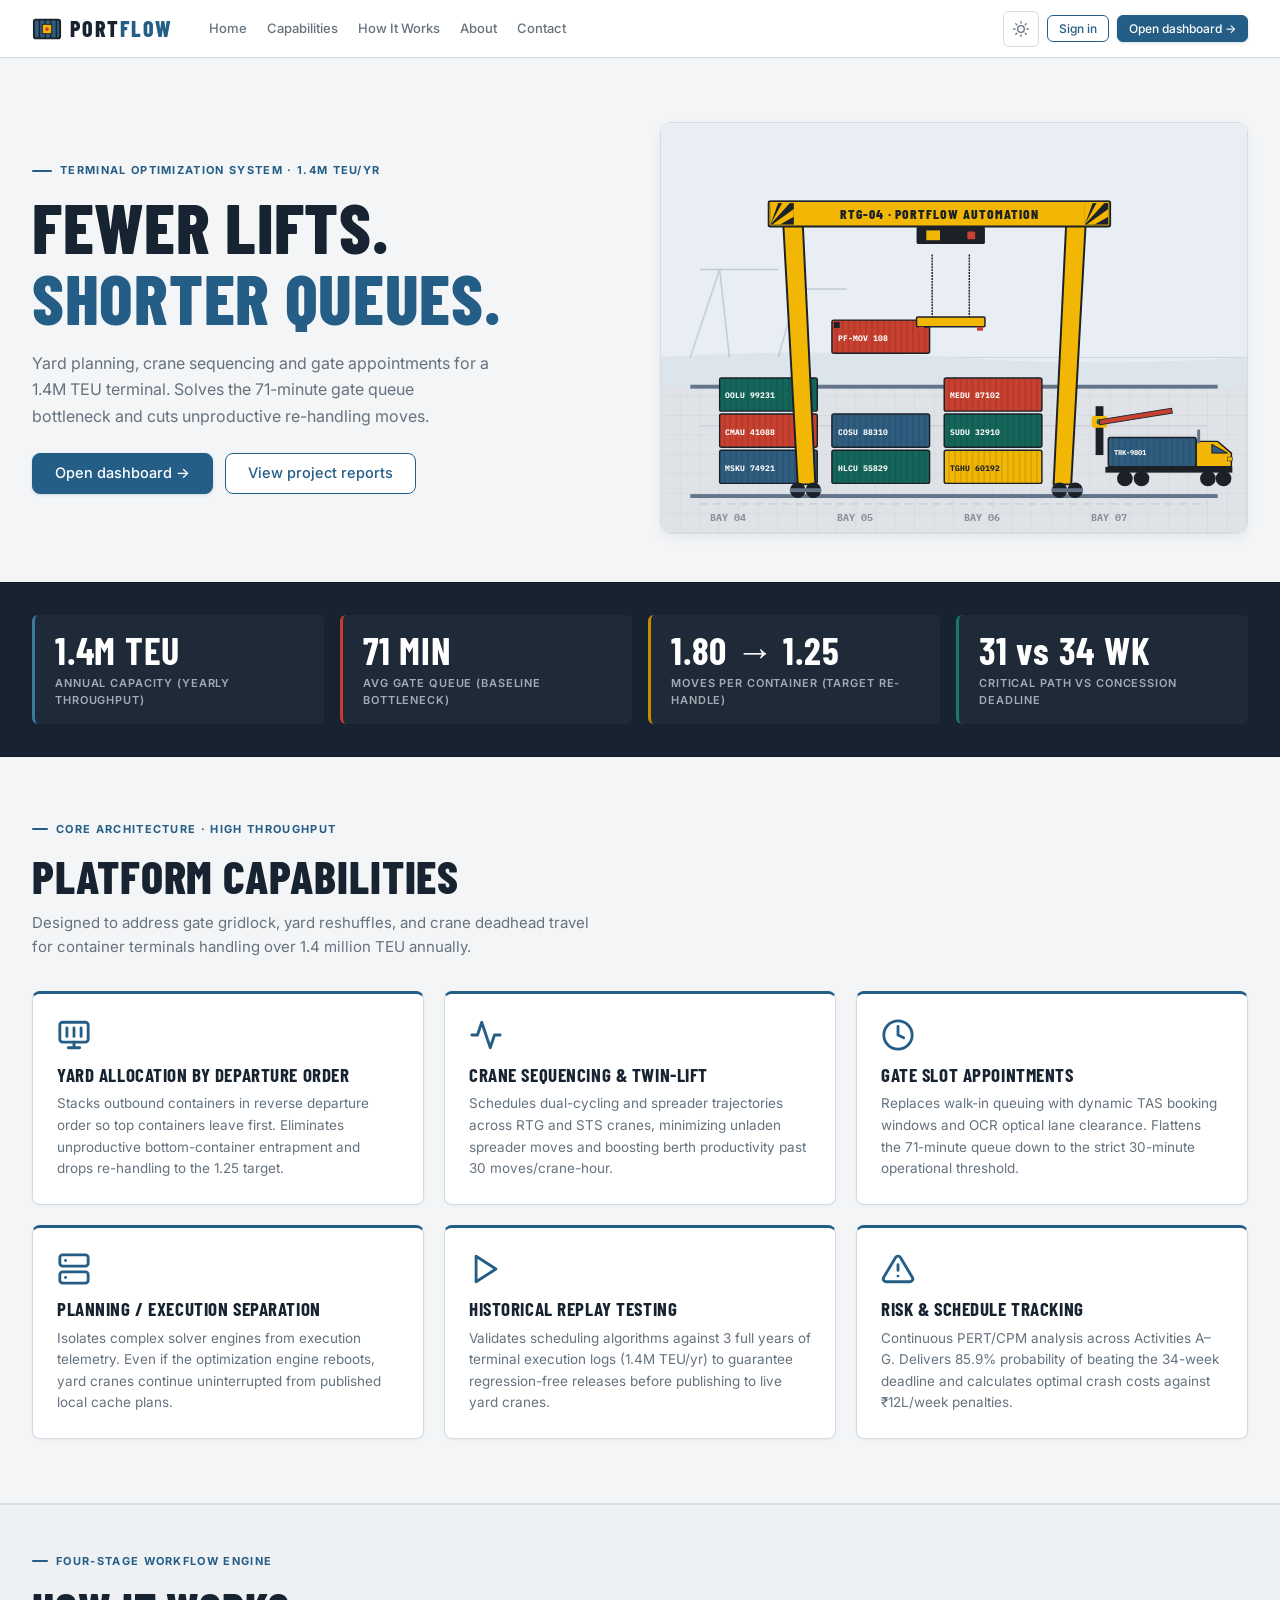
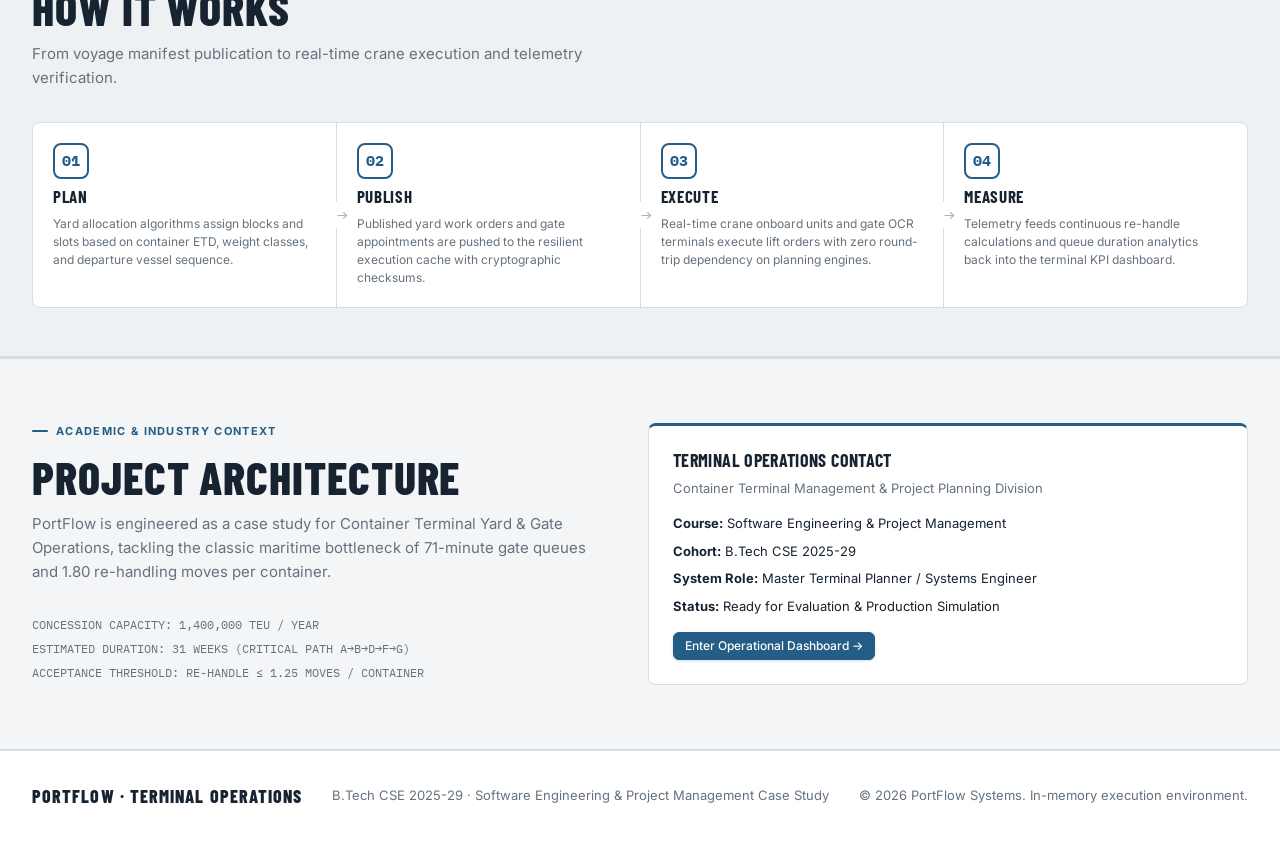
==== commit ff7f71a9: "feat: complete enterprise UI/UX visual refinement for PortFlow container terminal control system" ====
--- a/index.html
+++ b/index.html
@@ -8,7 +8,7 @@
   <link rel="stylesheet" href="styles.css"/>
   <link rel="preconnect" href="https://fonts.googleapis.com"/>
   <link rel="preconnect" href="https://fonts.gstatic.com" crossorigin/>
-  <link href="https://fonts.googleapis.com/css2?family=Barlow+Condensed:wght@400;600;700;800&family=IBM+Plex+Sans:wght@400;500;600&family=IBM+Plex+Mono:wght@400;500;700&display=swap" rel="stylesheet"/>
+  <link href="https://fonts.googleapis.com/css2?family=Barlow+Condensed:wght@500;600;700;800&family=Inter:wght@300;400;500;600;700&family=IBM+Plex+Mono:wght@400;500;600;700&display=swap" rel="stylesheet"/>
 </head>
 <body class="landing-body">
 
@@ -59,18 +59,18 @@
        ══════════════════════════════════════════ -->
   <section class="hero" id="hero">
     <div class="hero-text">
-      <div class="hero-eyebrow">TERMINAL OPTIMIZATION SYSTEM · 1.4M TEU/YR</div>
-      <h1 class="hero-h1">Fewer lifts.<br/><em>Shorter queues.</em></h1>
-      <p class="hero-sub">Yard planning, crane sequencing and gate appointments for a 1.4M TEU terminal. Solves the 71-minute gate queue bottleneck and cuts unproductive re-handling moves.</p>
-
-      <div class="hero-actions">
+      <div class="hero-eyebrow hero-anim-title">TERMINAL OPTIMIZATION SYSTEM · 1.4M TEU/YR</div>
+      <h1 class="hero-h1 hero-anim-title">Fewer lifts.<br/><em>Shorter queues.</em></h1>
+      <p class="hero-sub hero-anim-sub">Yard planning, crane sequencing and gate appointments for a 1.4M TEU terminal. Solves the 71-minute gate queue bottleneck and cuts unproductive re-handling moves.</p>
+
+      <div class="hero-actions hero-anim-btns">
         <a href="dashboard.html" class="btn btn-primary btn-lg" id="hero-btn-dashboard">Open dashboard →</a>
         <a href="dashboard.html#reports" class="btn btn-secondary btn-lg" id="hero-btn-reports">View project reports</a>
       </div>
     </div>
 
     <!-- Original Inline SVG Illustration of Container Yard -->
-    <div class="hero-illus" aria-label="Container yard illustration with gantry crane, stacks of shipping containers and gate truck">
+    <div class="hero-illus hero-anim-illus" aria-label="Container yard illustration with gantry crane, stacks of shipping containers and gate truck">
       <svg viewBox="0 0 600 420" width="100%" height="100%" xmlns="http://www.w3.org/2000/svg" style="background:var(--surface);">
         <defs>
           <!-- Hatching & Corrugation pattern -->
@@ -286,24 +286,24 @@
   </section>
 
   <!-- ══════════════════════════════════════════
-       3. STAT STRIP (4 cards, equal height, mono numbers)
-       ══════════════════════════════════════════ -->
-  <section class="stats-strip" aria-label="Terminal performance statistics">
+       3. STAT STRIP (Dark navy background, condensed numbers, count-up animation)
+       ══════════════════════════════════════════ -->
+  <section class="stats-strip hero-anim-stats" id="landing-stats" aria-label="Terminal performance statistics">
     <div class="stats-inner">
       <div class="stat-card">
-        <div class="stat-val">1.4M TEU</div>
+        <div class="stat-val stat-count-1">0.0M TEU</div>
         <div class="stat-lbl">ANNUAL CAPACITY (YEARLY THROUGHPUT)</div>
       </div>
       <div class="stat-card">
-        <div class="stat-val">71 MIN</div>
+        <div class="stat-val stat-count-2">0 MIN</div>
         <div class="stat-lbl">AVG GATE QUEUE (BASELINE BOTTLENECK)</div>
       </div>
       <div class="stat-card">
-        <div class="stat-val">1.80 → 1.25</div>
+        <div class="stat-val stat-count-3">0.00 → 1.25</div>
         <div class="stat-lbl">MOVES PER CONTAINER (TARGET RE-HANDLE)</div>
       </div>
       <div class="stat-card">
-        <div class="stat-val">31 vs 34 WK</div>
+        <div class="stat-val stat-count-4">0 vs 34 WK</div>
         <div class="stat-lbl">CRITICAL PATH VS CONCESSION DEADLINE</div>
       </div>
     </div>
@@ -510,6 +510,69 @@
       const modal = document.getElementById('signin-modal');
       if (modal) modal.style.display = 'none';
     }
+
+    // Count-up animation for KPI strip when entering viewport
+    function runCountUp() {
+      const el1 = document.querySelector('.stat-count-1');
+      const el2 = document.querySelector('.stat-count-2');
+      const el3 = document.querySelector('.stat-count-3');
+      const el4 = document.querySelector('.stat-count-4');
+
+      const duration = 1400;
+      const startTime = performance.now();
+
+      function update(currentTime) {
+        const elapsed = currentTime - startTime;
+        const progress = Math.min(elapsed / duration, 1);
+        const ease = 1 - Math.pow(1 - progress, 3); // ease-out cubic
+
+        if (el1) {
+          const v1 = (ease * 1.4).toFixed(1);
+          el1.textContent = `${v1}M TEU`;
+        }
+        if (el2) {
+          const v2 = Math.round(ease * 71);
+          el2.textContent = `${v2} MIN`;
+        }
+        if (el3) {
+          const v3 = (ease * 1.80).toFixed(2);
+          el3.textContent = `${v3} → 1.25`;
+        }
+        if (el4) {
+          const v4 = Math.round(ease * 31);
+          el4.textContent = `${v4} vs 34 WK`;
+        }
+
+        if (progress < 1) {
+          requestAnimationFrame(update);
+        } else {
+          if (el1) el1.textContent = '1.4M TEU';
+          if (el2) el2.textContent = '71 MIN';
+          if (el3) el3.textContent = '1.80 → 1.25';
+          if (el4) el4.textContent = '31 vs 34 WK';
+        }
+      }
+      requestAnimationFrame(update);
+    }
+
+    // Trigger count-up via IntersectionObserver
+    document.addEventListener('DOMContentLoaded', () => {
+      const statsStrip = document.getElementById('landing-stats');
+      if (statsStrip && 'IntersectionObserver' in window) {
+        let triggered = false;
+        const obs = new IntersectionObserver((entries) => {
+          entries.forEach(entry => {
+            if (entry.isIntersecting && !triggered) {
+              triggered = true;
+              runCountUp();
+            }
+          });
+        }, { threshold: 0.25 });
+        obs.observe(statsStrip);
+      } else {
+        runCountUp();
+      }
+    });
   </script>
 </body>
 </html>
--- a/styles.css
+++ b/styles.css
@@ -1,104 +1,133 @@
 /*
- * PortFlow Industrial Dashboard
- * styles.css — Single design-token file for index.html + dashboard.html
- * Aesthetic: Port signage · Shipping-container industrial · Light/Dark
+ * PortFlow Enterprise Terminal Operations System
+ * styles.css — Unified design-token system for index.html + dashboard.html
+ * Aesthetic: Modern Industrial Control Room · Container Terminal OS · Light Theme
  */
 
-/* ── Google Fonts ─────────────────────────────────────── */
-@import url('https://fonts.googleapis.com/css2?family=Barlow+Condensed:wght@400;600;700;800&family=IBM+Plex+Sans:wght@400;500;600&family=IBM+Plex+Mono:wght@400;500;700&display=swap');
+/* ── Google Fonts: Inter (UI) + Barlow Condensed (Display Headings) + IBM Plex Mono ── */
+@import url('https://fonts.googleapis.com/css2?family=Barlow+Condensed:wght@500;600;700;800&family=Inter:wght@300;400;500;600;700&family=IBM+Plex+Mono:wght@400;500;600;700&display=swap');
 
 /* ══════════════════════════════════════════════════════════
-   1. DESIGN TOKENS (Light Mode)
+   1. PORTFLOW UNIFIED COLOR SYSTEM (Light Mode Enterprise)
    ══════════════════════════════════════════════════════════ */
 :root {
-  /* ── Surfaces ── */
-  --bg:             #EEF0F2;
-  --surface:        #FFFFFF;
-  --surface-2:      #F4F5F7;
-  --surface-3:      #E8EAED;
-
-  /* ── Text ── */
-  --text:           #1B2127;
-  --text-muted:     #5A6470;
-  --text-subtle:    #8A9099;
-
-  /* ── Brand / Status ── */
-  --blue:           #2F5D80;   /* steel blue – primary action */
-  --blue-dark:      #1E4260;
-  --blue-mid:       #5080A0;
-  --blue-light:     #E6EEF4;
-
-  --red:            #C8402F;   /* container red – warnings / alerts */
-  --red-dark:       #A13324;
-  --red-light:      #FAE9E7;
-
-  --yellow:         #F2B705;   /* hazard yellow – caution */
-  --yellow-dark:    #B98800;
-  --yellow-light:   #FEF7DF;
-
-  --green:          #14665B;   /* deep sea green – success / pass */
-  --green-dark:     #0D4D44;
-  --green-light:    #E2EFED;
-  --green-mid:      #3A9080;
-
-  /* ── Borders ── */
-  --border:         #C4C9CF;
-  --border-strong:  #8A9099;
-  --border-subtle:  #E4E7EA;
+  /* ── Official Brand Palette ── */
+  --pf-navy:       #172330;
+  --pf-navy-deep:  #101820;
+  --pf-blue:       #245D85;
+  --pf-blue-dark:  #1D4F73;
+  --pf-blue-light: #3D789F;
+  --pf-blue-soft:  #EAF2F7;
+
+  --pf-bg:          #F3F5F7;
+  --pf-surface:     #FFFFFF;
+  --pf-surface-alt: #EEF1F4;
+
+  --pf-border:      #D5DDE4;
+  --pf-text:        #172330;
+  --pf-text-muted:  #65727E;
+
+  --pf-success:     #177A68;
+  --pf-warning:     #C98A00;
+  --pf-danger:      #C83B2F;
+  --pf-info:        #3578A5;
+
+  /* ── Unified Aliases for All Pages & Sub-modules ── */
+  --bg:             var(--pf-bg);
+  --surface:        var(--pf-surface);
+  --surface-2:      var(--pf-surface-alt);
+  --surface-3:      #E4E9EE;
+
+  --text:           var(--pf-text);
+  --text-muted:     var(--pf-text-muted);
+  --text-subtle:    #8794A1;
+
+  --blue:           var(--pf-blue);
+  --blue-dark:      var(--pf-blue-dark);
+  --blue-mid:       var(--pf-blue-light);
+  --blue-light:     var(--pf-blue-soft);
+
+  --red:            var(--pf-danger);
+  --red-dark:       #9F2C22;
+  --red-light:      #FDEEEB;
+
+  --yellow:         var(--pf-warning);
+  --yellow-dark:    #9A6A00;
+  --yellow-light:   #FEF8E7;
+
+  --green:          var(--pf-success);
+  --green-dark:     #0F5346;
+  --green-light:    #E7F5F2;
+  --green-mid:      #259D86;
+
+  --border:         var(--pf-border);
+  --border-strong:  #A8B5C0;
+  --border-subtle:  #E2E8EE;
 
   /* ── Spacing (8 px scale) ── */
   --s1:  4px;   --s2:  8px;   --s3: 12px;  --s4: 16px;
   --s5: 20px;   --s6: 24px;   --s8: 32px;  --s10: 40px;
   --s12: 48px;  --s16: 64px;  --s20: 80px;
 
-  /* ── Typography ── */
-  --f-head: 'Barlow Condensed', 'Archivo Narrow', 'Impact', system-ui, sans-serif;
-  --f-body: 'IBM Plex Sans', system-ui, -apple-system, sans-serif;
-  --f-mono: 'IBM Plex Mono', 'Courier New', monospace;
-
-  /* ── Shape ── */
-  --r:    2px;   /* standard radius – square/industrial */
-  --r-sm: 1px;
-  --r-lg: 4px;
-
-  /* ── Shadow (hard, no blur) ── */
-  --shadow-sm: 2px 2px 0 var(--border);
-  --shadow-md: 3px 3px 0 var(--border-strong);
+  /* ── Typography: Inter for UI, Barlow Condensed for Display ── */
+  --f-body: 'Inter', -apple-system, BlinkMacSystemFont, "Segoe UI", Roboto, sans-serif;
+  --f-head: 'Barlow Condensed', 'Roboto Condensed', sans-serif;
+  --f-mono: 'IBM Plex Mono', 'SF Mono', 'Courier New', monospace;
+
+  /* ── Shape (6–10px clean industrial control room) ── */
+  --r:    8px;
+  --r-sm: 6px;
+  --r-lg: 10px;
+
+  /* ── Shadows: Subtle and crisp ── */
+  --shadow-sm: 0 1px 3px rgba(23, 35, 48, 0.05);
+  --shadow-md: 0 4px 14px -2px rgba(23, 35, 48, 0.08);
+  --shadow-lg: 0 12px 28px -4px rgba(23, 35, 48, 0.12);
+  --shadow-hover: 0 8px 22px -3px rgba(36, 93, 133, 0.16);
 
   /* ── Layout ── */
-  --sidebar-w:    52px;
-  --sidebar-open: 228px;
-  --nav-h:        56px;
+  --sidebar-w:    56px;
+  --sidebar-open: 236px;
+  --nav-h:        58px;
 
   /* ── Transitions ── */
-  --d-fast: 0.12s;
-  --d-mid:  0.20s;
+  --d-fast: 0.16s;
+  --d-mid:  0.25s;
 }
 
 /* ══════════════════════════════════════════════════════════
-   2. DARK THEME
+   2. DARK THEME (Maritime Industrial Night Mode)
    ══════════════════════════════════════════════════════════ */
 [data-theme="dark"] {
-  --bg:            #0F1419;
-  --surface:       #1B2127;
-  --surface-2:     #232C36;
-  --surface-3:     #2C3842;
-  --text:          #E8ECF0;
-  --text-muted:    #8A9099;
-  --text-subtle:   #5A6470;
-  --border:        #2F3840;
-  --border-strong: #5A6470;
-  --border-subtle: #232C36;
-  --blue-light:    #162333;
-  --red-light:     #2B1310;
-  --yellow-light:  #201800;
-  --green-light:   #0A1E1C;
-  --shadow-sm:     none;
-  --shadow-md:     none;
+  --pf-bg:          #101820;
+  --pf-surface:     #172330;
+  --pf-surface-alt: #1F2D3D;
+  --pf-border:      #2B3D4F;
+  --pf-text:        #EAF2F7;
+  --pf-text-muted:  #8FA2B3;
+  --pf-blue-soft:   #1C3449;
+
+  --bg:            var(--pf-bg);
+  --surface:       var(--pf-surface);
+  --surface-2:     var(--pf-surface-alt);
+  --surface-3:     #25374A;
+  --text:          var(--pf-text);
+  --text-muted:    var(--pf-text-muted);
+  --text-subtle:   #687C8F;
+  --border:        var(--pf-border);
+  --border-strong: #40556B;
+  --border-subtle: #202F3E;
+  --blue-light:    var(--pf-blue-soft);
+  --red-light:     #341715;
+  --yellow-light:  #332503;
+  --green-light:   #0C2722;
+  --shadow-sm:     0 1px 3px rgba(0,0,0,0.3);
+  --shadow-md:     0 4px 14px rgba(0,0,0,0.4);
+  --shadow-hover:  0 8px 22px rgba(36, 93, 133, 0.35);
 }
 
 /* ══════════════════════════════════════════════════════════
-   3. RESET & BASE
+   3. RESET & BASE TYPOGRAPHY
    ══════════════════════════════════════════════════════════ */
 *, *::before, *::after { box-sizing: border-box; margin: 0; padding: 0; }
 
@@ -113,9 +142,15 @@
   -moz-osx-font-smoothing: grayscale;
 }
 
-h1, h2, h3, h4, h5 { font-family: var(--f-head); font-weight: 700; line-height: 1.1; }
-a { color: var(--blue); text-decoration: none; }
-a:hover { text-decoration: underline; }
+h1, h2, h3, h4, h5 {
+  font-family: var(--f-head);
+  font-weight: 700;
+  line-height: 1.15;
+  letter-spacing: 0.02em;
+}
+
+a { color: var(--blue); text-decoration: none; transition: color var(--d-fast); }
+a:hover { color: var(--blue-dark); text-decoration: none; }
 button { font-family: var(--f-body); cursor: pointer; border: none; background: none; }
 input, select, textarea { font-family: var(--f-body); }
 img, svg { display: block; max-width: 100%; }
@@ -123,54 +158,121 @@
 
 /* ── Focus rings ── */
 :focus-visible {
-  outline: 2px solid var(--blue);
+  outline: 2px solid var(--pf-blue);
   outline-offset: 2px;
-  border-radius: var(--r);
+  border-radius: var(--r-sm);
 }
 
 /* ══════════════════════════════════════════════════════════
-   4. SHARED COMPONENTS
+   4. SHARED COMPONENTS (Buttons, Badges, Cards, Tables)
    ══════════════════════════════════════════════════════════ */
 
-/* ── Buttons ── */
+/* ── Unified Button System ── */
 .btn {
   display: inline-flex;
   align-items: center;
+  justify-content: center;
   gap: var(--s2);
-  padding: var(--s2) var(--s4);
-  border-radius: var(--r);
+  padding: 8px 16px;
+  border-radius: var(--r-sm);
   font-family: var(--f-body);
   font-size: 13px;
-  font-weight: 600;
+  font-weight: 500;
   border: 1px solid transparent;
   cursor: pointer;
-  transition: background var(--d-fast), border-color var(--d-fast), color var(--d-fast);
+  transition: all 180ms ease;
   white-space: nowrap;
   text-decoration: none;
-}
-.btn:active { transform: translateY(1px); }
-.btn:focus-visible { outline: 2px solid var(--blue); outline-offset: 2px; }
-
-.btn-primary   { background: var(--blue);   color: #fff;           border-color: var(--blue); }
-.btn-primary:hover { background: var(--blue-dark); border-color: var(--blue-dark); }
-
-.btn-secondary { background: var(--surface); color: var(--text); border-color: var(--border); }
-.btn-secondary:hover { background: var(--surface-2); border-color: var(--border-strong); }
-
-.btn-ghost     { background: transparent; color: var(--blue); border-color: var(--blue); }
-.btn-ghost:hover { background: var(--blue-light); }
-
-.btn-danger    { background: var(--red);   color: #fff;    border-color: var(--red); }
-.btn-danger:hover  { background: var(--red-dark); }
-
-.btn-success   { background: var(--green); color: #fff;    border-color: var(--green); }
-.btn-success:hover { background: var(--green-dark); }
-
-.btn-warning   { background: transparent; color: var(--yellow-dark); border-color: var(--yellow); }
-.btn-warning:hover { background: var(--yellow-light); }
-
-.btn-sm { padding: 4px var(--s3); font-size: 12px; }
-.btn-lg { padding: var(--s3) var(--s6); font-size: 15px; }
+  line-height: 1.3;
+}
+.btn:hover {
+  transform: translateY(-1px);
+}
+.btn:active {
+  transform: translateY(0);
+}
+.btn:focus-visible {
+  outline: 2px solid var(--pf-blue);
+  outline-offset: 2px;
+}
+
+/* Primary Button: PortFlow blue background, white text */
+.btn-primary {
+  background: var(--pf-blue);
+  color: #FFFFFF;
+  border-color: var(--pf-blue);
+  box-shadow: 0 1px 3px rgba(36, 93, 133, 0.2);
+}
+.btn-primary:hover {
+  background: var(--pf-blue-dark);
+  border-color: var(--pf-blue-dark);
+  color: #FFFFFF;
+  box-shadow: 0 4px 10px rgba(36, 93, 133, 0.3);
+}
+
+/* Secondary Button: white background, blue border, blue text */
+.btn-secondary {
+  background: var(--pf-surface);
+  color: var(--pf-blue);
+  border-color: var(--pf-blue);
+}
+.btn-secondary:hover {
+  background: var(--pf-blue-soft);
+  color: var(--pf-blue-dark);
+  border-color: var(--pf-blue-dark);
+  box-shadow: 0 2px 6px rgba(36, 93, 133, 0.12);
+}
+
+/* Ghost Button: subtle minimal action */
+.btn-ghost {
+  background: transparent;
+  color: var(--pf-blue);
+  border-color: var(--pf-border);
+}
+.btn-ghost:hover {
+  background: var(--pf-blue-soft);
+  border-color: var(--pf-blue);
+  color: var(--pf-blue-dark);
+}
+
+/* Danger Button: red only for destructive actions */
+.btn-danger {
+  background: var(--pf-danger);
+  color: #FFFFFF;
+  border-color: var(--pf-danger);
+}
+.btn-danger:hover {
+  background: var(--red-dark);
+  border-color: var(--red-dark);
+  color: #FFFFFF;
+  box-shadow: 0 2px 6px rgba(200, 59, 47, 0.25);
+}
+
+/* Success Button: teal only where necessary */
+.btn-success {
+  background: var(--pf-success);
+  color: #FFFFFF;
+  border-color: var(--pf-success);
+}
+.btn-success:hover {
+  background: var(--green-dark);
+  border-color: var(--green-dark);
+  color: #FFFFFF;
+  box-shadow: 0 2px 6px rgba(23, 122, 104, 0.25);
+}
+
+/* Warning Button */
+.btn-warning {
+  background: transparent;
+  color: var(--pf-warning);
+  border-color: var(--pf-warning);
+}
+.btn-warning:hover {
+  background: var(--yellow-light);
+}
+
+.btn-sm { padding: 5px 11px; font-size: 12px; border-radius: var(--r-sm); }
+.btn-lg { padding: 10px 22px; font-size: 14.5px; border-radius: var(--r); }
 .btn-icon { padding: var(--s2); }
 
 /* ── Badges ── */
@@ -391,35 +493,87 @@
 }
 [data-tip]:hover::after { opacity: 1; }
 
-/* ── Page transition ── */
-.page { display: none; }
-.page.active { display: block; animation: page-fade 0.15s ease; }
-@keyframes page-fade { from { opacity: 0; } to { opacity: 1; } }
-
-/* ── Scrollbar ── */
-::-webkit-scrollbar { width: 6px; height: 6px; }
-::-webkit-scrollbar-track { background: transparent; }
-::-webkit-scrollbar-thumb { background: var(--border); border-radius: 3px; }
-::-webkit-scrollbar-thumb:hover { background: var(--border-strong); }
+/* ── Global Animation System & Utilities ── */
+.fade-in {
+  animation: fadeIn 400ms cubic-bezier(0.16, 1, 0.3, 1) both;
+}
+.slide-up {
+  animation: slideUp 400ms cubic-bezier(0.16, 1, 0.3, 1) both;
+}
+.slide-left {
+  animation: slideLeft 400ms cubic-bezier(0.16, 1, 0.3, 1) both;
+}
+.scale-in {
+  animation: scaleIn 300ms cubic-bezier(0.16, 1, 0.3, 1) both;
+}
+.hover-lift {
+  transition: transform 220ms ease, box-shadow 220ms ease;
+}
+.hover-lift:hover {
+  transform: translateY(-3px);
+  box-shadow: var(--shadow-md);
+}
+
+@keyframes fadeIn {
+  from { opacity: 0; }
+  to   { opacity: 1; }
+}
+@keyframes slideUp {
+  from { opacity: 0; transform: translateY(16px); }
+  to   { opacity: 1; transform: translateY(0); }
+}
+@keyframes slideLeft {
+  from { opacity: 0; transform: translateX(-16px); }
+  to   { opacity: 1; transform: translateX(0); }
+}
+@keyframes scaleIn {
+  from { opacity: 0; transform: scale(0.96); }
+  to   { opacity: 1; transform: scale(1); }
+}
+
+/* Scroll reveal helper */
+.reveal {
+  opacity: 0;
+  transform: translateY(18px);
+  transition: opacity 600ms cubic-bezier(0.16, 1, 0.3, 1), transform 600ms cubic-bezier(0.16, 1, 0.3, 1);
+}
+.reveal.visible {
+  opacity: 1;
+  transform: translateY(0);
+}
+
+/* Respect reduced motion preference */
+@media (prefers-reduced-motion: reduce) {
+  *, *::before, *::after {
+    animation-duration: 0.01ms !important;
+    animation-iteration-count: 1 !important;
+    transition-duration: 0.01ms !important;
+    scroll-behavior: auto !important;
+  }
+}
 
 /* ══════════════════════════════════════════════════════════
    5. LANDING PAGE (index.html)
    ══════════════════════════════════════════════════════════ */
 
-.landing-body { overflow-x: hidden; }
+.landing-body {
+  overflow-x: hidden;
+  background: var(--pf-bg);
+}
 
 /* Top nav */
 .l-nav {
   position: sticky;
   top: 0;
   z-index: 100;
-  background: var(--surface);
-  border-bottom: 2px solid var(--border);
-  height: 56px;
+  background: var(--pf-surface);
+  border-bottom: 1px solid var(--pf-border);
+  height: 58px;
   display: flex;
   align-items: center;
   padding: 0 var(--s8);
   gap: var(--s5);
+  box-shadow: 0 1px 4px rgba(23, 35, 48, 0.03);
 }
 
 .l-logo {
@@ -435,9 +589,9 @@
   font-weight: 800;
   text-transform: uppercase;
   letter-spacing: 0.08em;
-  color: var(--text);
-}
-.l-logo-text span { color: var(--blue); }
+  color: var(--pf-navy);
+}
+.l-logo-text span { color: var(--pf-blue); }
 .l-logo:hover { text-decoration: none; }
 
 .l-nav-links {
@@ -446,31 +600,30 @@
   margin-left: var(--s4);
 }
 .l-nav-links a {
-  font-size: 12px;
-  font-weight: 600;
-  color: var(--text-muted);
-  text-transform: uppercase;
-  letter-spacing: 0.07em;
+  font-family: var(--f-body);
+  font-size: 13px;
+  font-weight: 500;
+  color: var(--pf-text-muted);
   text-decoration: none;
   transition: color var(--d-fast);
 }
-.l-nav-links a:hover { color: var(--blue); text-decoration: none; }
+.l-nav-links a:hover { color: var(--pf-blue); text-decoration: none; }
 
 .l-nav-right { margin-left: auto; display: flex; align-items: center; gap: var(--s2); }
 
 .l-theme-btn {
-  width: 34px; height: 34px;
-  border: 1px solid var(--border);
-  border-radius: var(--r);
-  background: var(--surface);
-  color: var(--text-muted);
+  width: 36px; height: 36px;
+  border: 1px solid var(--pf-border);
+  border-radius: var(--r-sm);
+  background: var(--pf-surface);
+  color: var(--pf-text-muted);
   display: flex;
   align-items: center;
   justify-content: center;
   cursor: pointer;
-  transition: border-color var(--d-fast);
-}
-.l-theme-btn:hover { border-color: var(--blue); color: var(--blue); }
+  transition: border-color var(--d-fast), color var(--d-fast);
+}
+.l-theme-btn:hover { border-color: var(--pf-blue); color: var(--pf-blue); }
 
 /* Hero */
 .hero {
@@ -483,14 +636,40 @@
   align-items: center;
 }
 
-.hero-text {}
+.hero-text {
+  display: flex;
+  flex-direction: column;
+}
+
+/* Staggered entrance animation for hero elements */
+@keyframes heroFadeSlideUp {
+  from { opacity: 0; transform: translateY(22px); }
+  to   { opacity: 1; transform: translateY(0); }
+}
+
+.hero-anim-title {
+  animation: heroFadeSlideUp 700ms cubic-bezier(0.16, 1, 0.3, 1) 0ms both;
+}
+.hero-anim-sub {
+  animation: heroFadeSlideUp 700ms cubic-bezier(0.16, 1, 0.3, 1) 150ms both;
+}
+.hero-anim-btns {
+  animation: heroFadeSlideUp 600ms cubic-bezier(0.16, 1, 0.3, 1) 300ms both;
+}
+.hero-anim-illus {
+  animation: heroFadeSlideUp 900ms cubic-bezier(0.16, 1, 0.3, 1) 200ms both;
+}
+.hero-anim-stats {
+  animation: heroFadeSlideUp 700ms cubic-bezier(0.16, 1, 0.3, 1) 400ms both;
+}
+
 .hero-eyebrow {
-  font-family: var(--f-mono);
+  font-family: var(--f-body);
   font-size: 11px;
   font-weight: 700;
   text-transform: uppercase;
   letter-spacing: 0.12em;
-  color: var(--blue);
+  color: var(--pf-blue);
   margin-bottom: var(--s3);
   display: flex;
   align-items: center;
@@ -499,106 +678,131 @@
 .hero-eyebrow::before {
   content: '';
   display: inline-block;
-  width: 24px;
+  width: 20px;
   height: 2px;
-  background: var(--blue);
+  background: var(--pf-blue);
+  border-radius: 1px;
 }
 
 .hero-h1 {
   font-family: var(--f-head);
-  font-size: clamp(40px, 5.5vw, 68px);
+  font-size: clamp(42px, 5.8vw, 70px);
   font-weight: 800;
-  line-height: 1.0;
+  line-height: 1.02;
   text-transform: uppercase;
   letter-spacing: 0.01em;
-  color: var(--text);
+  color: var(--pf-navy);
   margin-bottom: var(--s4);
 }
 .hero-h1 em {
   font-style: normal;
-  color: var(--blue);
+  color: var(--pf-blue);
 }
 
 .hero-sub {
+  font-family: var(--f-body);
   font-size: 16px;
-  color: var(--text-muted);
+  color: var(--pf-text-muted);
   line-height: 1.65;
-  max-width: 440px;
+  max-width: 460px;
   margin-bottom: var(--s6);
 }
 
 .hero-actions { display: flex; gap: var(--s3); flex-wrap: wrap; }
 
 .hero-illus {
-  border: 2px solid var(--border);
+  border: 1px solid var(--pf-border);
   border-radius: var(--r-lg);
-  background: var(--surface);
+  background: var(--pf-surface);
   overflow: hidden;
   box-shadow: var(--shadow-md);
-}
-
-/* Crane + container animations */
+  transition: transform 300ms ease, box-shadow 300ms ease;
+}
+.hero-illus:hover {
+  box-shadow: var(--shadow-lg);
+}
+
+/* Crane + container subtle industrial animations (slow, non-cartoon) */
 .crane-hook-grp {
-  animation: hook-sway 4.5s ease-in-out infinite;
+  animation: hook-sway 6s ease-in-out infinite;
   transform-box: fill-box;
   transform-origin: 50% 0%;
 }
 .ctr-moving {
-  animation: ctr-lift 5s ease-in-out 0.6s both;
+  animation: ctr-lift 8s ease-in-out infinite;
   transform-box: fill-box;
   transform-origin: 50% 100%;
 }
 
 @keyframes hook-sway {
   0%, 100% { transform: translateY(0); }
-  48%       { transform: translateY(14px); }
+  50%      { transform: translateY(10px); }
 }
 @keyframes ctr-lift {
-  0%          { transform: translateY(0); opacity: 0; }
-  8%          { opacity: 1; }
-  38%         { transform: translateY(-64px); }
-  64%         { transform: translate(84px, -64px); }
-  88%, 100%   { transform: translate(84px, 0); }
-}
-
-/* Stats strip */
+  0%, 100%    { transform: translateY(0); opacity: 0.95; }
+  25%         { transform: translateY(-40px); opacity: 1; }
+  50%         { transform: translate(60px, -40px); }
+  75%         { transform: translate(60px, 0); }
+}
+
+/* Operational indicator light pulse */
+.dot-live-pulse {
+  animation: live-indicator-pulse 2.8s infinite;
+}
+@keyframes live-indicator-pulse {
+  0%, 100% { opacity: 1; filter: drop-shadow(0 0 3px rgba(23, 122, 104, 0.7)); }
+  50%      { opacity: 0.35; filter: none; }
+}
+
+/* ── KPI Strip (Dark navy background, thin vertical blue/semantic accent, condensed typography) ── */
 .stats-strip {
-  background: var(--text);
-  padding: var(--s6) var(--s8);
+  background: var(--pf-navy);
+  padding: var(--s8) var(--s8);
+  border-top: 1px solid var(--pf-navy-deep);
+  border-bottom: 1px solid var(--pf-navy-deep);
 }
 .stats-inner {
   max-width: 1280px;
   margin: 0 auto;
   display: grid;
   grid-template-columns: repeat(4, 1fr);
-  gap: var(--s1);
+  gap: var(--s4);
 }
 .stat-card {
   padding: var(--s4) var(--s5);
-  border-left: 3px solid var(--blue);
-}
-.stat-card:nth-child(2) { border-left-color: var(--red); }
-.stat-card:nth-child(3) { border-left-color: var(--yellow); }
-.stat-card:nth-child(4) { border-left-color: var(--green); }
+  background: rgba(255, 255, 255, 0.03);
+  border-radius: var(--r-sm);
+  border-left: 3px solid var(--pf-blue);
+  transition: transform 200ms ease, background 200ms ease;
+}
+.stat-card:hover {
+  transform: translateY(-2px);
+  background: rgba(255, 255, 255, 0.06);
+}
+.stat-card:nth-child(1) { border-left-color: var(--pf-blue-light); }
+.stat-card:nth-child(2) { border-left-color: var(--pf-danger); }
+.stat-card:nth-child(3) { border-left-color: var(--pf-warning); }
+.stat-card:nth-child(4) { border-left-color: var(--pf-success); }
 
 .stat-val {
-  font-family: var(--f-mono);
-  font-size: 34px;
+  font-family: var(--f-head);
+  font-size: 38px;
   font-weight: 700;
   line-height: 1;
-  color: #fff;
-  margin-bottom: 4px;
+  color: #FFFFFF;
+  letter-spacing: 0.02em;
+  margin-bottom: 6px;
 }
 .stat-lbl {
-  font-family: var(--f-head);
+  font-family: var(--f-body);
   font-size: 11px;
-  font-weight: 700;
+  font-weight: 600;
   text-transform: uppercase;
   letter-spacing: 0.08em;
-  color: rgba(255,255,255,0.55);
-}
-
-/* Capabilities */
+  color: rgba(234, 242, 247, 0.65);
+}
+
+/* ── Platform Capabilities (6 premium enterprise cards) ── */
 .capabilities {
   padding: var(--s16) var(--s8);
   max-width: 1280px;
@@ -606,12 +810,12 @@
 }
 
 .section-eyebrow {
-  font-family: var(--f-mono);
+  font-family: var(--f-body);
   font-size: 11px;
   font-weight: 700;
   text-transform: uppercase;
   letter-spacing: 0.12em;
-  color: var(--blue);
+  color: var(--pf-blue);
   margin-bottom: var(--s3);
   display: flex;
   align-items: center;
@@ -622,21 +826,24 @@
   display: inline-block;
   width: 16px;
   height: 2px;
-  background: var(--blue);
+  background: var(--pf-blue);
+  border-radius: 1px;
 }
 
 .section-h2 {
   font-family: var(--f-head);
-  font-size: clamp(26px, 3.5vw, 44px);
+  font-size: clamp(28px, 3.8vw, 46px);
   font-weight: 800;
   text-transform: uppercase;
   letter-spacing: 0.02em;
+  color: var(--pf-navy);
   margin-bottom: var(--s2);
 }
 .section-desc {
+  font-family: var(--f-body);
   font-size: 15px;
-  color: var(--text-muted);
-  max-width: 540px;
+  color: var(--pf-text-muted);
+  max-width: 580px;
   line-height: 1.6;
   margin-bottom: var(--s8);
 }
@@ -644,29 +851,54 @@
 .cap-grid {
   display: grid;
   grid-template-columns: repeat(3, 1fr);
-  gap: var(--s4);
+  gap: var(--s5);
 }
 
 .cap-card {
-  background: var(--surface);
-  border: 1px solid var(--border);
-  border-top: 3px solid var(--blue);
-  border-radius: var(--r);
-  padding: var(--s5);
-  transition: border-top-color var(--d-fast), box-shadow var(--d-fast);
-}
-.cap-card:hover { border-top-color: var(--red); box-shadow: var(--shadow-md); }
-
-.cap-icon { width: 34px; height: 34px; margin-bottom: var(--s3); color: var(--blue); }
+  background: var(--pf-surface);
+  border: 1px solid var(--pf-border);
+  border-top: 3px solid var(--pf-blue);
+  border-radius: var(--r);
+  padding: var(--s6);
+  display: flex;
+  flex-direction: column;
+  min-height: 210px;
+  box-shadow: var(--shadow-sm);
+  transition: transform 250ms ease, box-shadow 250ms ease, border-color 250ms ease;
+}
+.cap-card:hover {
+  transform: translateY(-4px);
+  border-top-color: var(--pf-blue-light);
+  box-shadow: var(--shadow-hover);
+}
+
+.cap-icon {
+  width: 34px; height: 34px;
+  margin-bottom: var(--s3);
+  color: var(--pf-blue);
+  transition: transform 250ms ease, color 250ms ease;
+}
+.cap-card:hover .cap-icon {
+  transform: translateY(-2px);
+  color: var(--pf-blue-light);
+}
+
 .cap-title {
   font-family: var(--f-head);
-  font-size: 17px;
+  font-size: 19px;
   font-weight: 700;
   text-transform: uppercase;
   letter-spacing: 0.03em;
+  color: var(--pf-navy);
   margin-bottom: var(--s2);
 }
-.cap-desc { font-size: 13px; color: var(--text-muted); line-height: 1.55; }
+.cap-desc {
+  font-family: var(--f-body);
+  font-size: 13.5px;
+  color: var(--pf-text-muted);
+  line-height: 1.6;
+  flex: 1;
+}
 
 /* How it works */
 .how-section {
@@ -770,18 +1002,20 @@
 }
 
 /* ── Sidebar rail ── */
+/* ── Sidebar rail (White background + Blue active item + Navy text) ── */
 .sidebar {
   position: fixed;
   left: 0; top: 0;
   height: 100vh;
   z-index: 200;
-  background: var(--surface);
-  border-right: 2px solid var(--border);
+  background: var(--pf-surface);
+  border-right: 1px solid var(--pf-border);
   width: var(--sidebar-w);
   overflow: hidden;
   transition: width var(--d-mid) ease;
   display: flex;
   flex-direction: column;
+  box-shadow: 1px 0 3px rgba(23, 35, 48, 0.03);
 }
 .sidebar:hover,
 .sidebar:focus-within,
@@ -794,7 +1028,7 @@
   align-items: center;
   gap: var(--s3);
   padding: 0 calc((var(--sidebar-w) - 24px) / 2);
-  border-bottom: 2px solid var(--border);
+  border-bottom: 1px solid var(--pf-border);
   width: var(--sidebar-open);
   overflow: hidden;
   white-space: nowrap;
@@ -804,14 +1038,14 @@
 .sidebar:focus-within .sidebar-logo,
 .sidebar.is-open .sidebar-logo { padding: 0 var(--s4); }
 
-.s-logo-icon { width: 24px; height: 24px; flex-shrink: 0; color: var(--blue); }
+.s-logo-icon { width: 24px; height: 24px; flex-shrink: 0; color: var(--pf-blue); }
 .s-logo-text {
   font-family: var(--f-head);
-  font-size: 18px;
+  font-size: 19px;
   font-weight: 800;
   text-transform: uppercase;
   letter-spacing: 0.06em;
-  color: var(--text);
+  color: var(--pf-navy);
   white-space: nowrap;
 }
 
@@ -822,16 +1056,16 @@
   padding: var(--s2) 0;
 }
 .sidebar-nav::-webkit-scrollbar { width: 3px; }
-.sidebar-nav::-webkit-scrollbar-thumb { background: var(--border); }
+.sidebar-nav::-webkit-scrollbar-thumb { background: var(--pf-border); }
 
 .nav-group {
-  font-family: var(--f-head);
-  font-size: 9px;
+  font-family: var(--f-body);
+  font-size: 10px;
   font-weight: 700;
   text-transform: uppercase;
-  letter-spacing: 0.14em;
-  color: var(--text-subtle);
-  padding: var(--s3) var(--s3) var(--s1);
+  letter-spacing: 0.12em;
+  color: var(--pf-text-muted);
+  padding: var(--s4) var(--s4) var(--s1);
   width: var(--sidebar-open);
   opacity: 0;
   transition: opacity var(--d-fast);
@@ -845,43 +1079,51 @@
   display: flex;
   align-items: center;
   gap: var(--s3);
-  /* icon always centered when collapsed */
-  padding: var(--s2) var(--s3) var(--s2) calc((var(--sidebar-w) - 20px) / 2 - 1px);
+  padding: 9px var(--s3) 9px calc((var(--sidebar-w) - 20px) / 2);
   width: var(--sidebar-open);
-  color: var(--text-muted);
+  color: var(--pf-text-muted);
+  font-family: var(--f-body);
   font-size: 13px;
   font-weight: 500;
   cursor: pointer;
-  border-left: 4px solid transparent;
-  transition: background var(--d-fast), color var(--d-fast), border-color var(--d-fast), padding var(--d-mid);
+  border-left: 3px solid transparent;
+  transition: background 180ms ease, color 180ms ease, border-color 180ms ease, padding var(--d-mid);
   white-space: nowrap;
   user-select: none;
   text-decoration: none;
 }
 .sidebar:hover .nav-item,
 .sidebar:focus-within .nav-item,
-.sidebar.is-open .nav-item { padding: var(--s2) var(--s3) var(--s2) var(--s2); }
-
-.nav-item:hover { background: var(--blue-light); color: var(--blue); text-decoration: none; }
+.sidebar.is-open .nav-item { padding: 9px var(--s3) 9px var(--s3); }
+
+.nav-item:hover {
+  background: var(--pf-blue-soft);
+  color: var(--pf-blue-dark);
+  text-decoration: none;
+}
 .nav-item.active {
-  border-left-color: var(--blue);
-  background: var(--blue-light);
-  color: var(--blue);
-}
-
-.nav-icon { width: 18px; height: 18px; flex-shrink: 0; }
+  border-left-color: var(--pf-blue);
+  background: var(--pf-blue-soft);
+  color: var(--pf-navy);
+  font-weight: 600;
+}
+.nav-item.active .nav-icon {
+  color: var(--pf-blue);
+}
+
+.nav-icon { width: 18px; height: 18px; flex-shrink: 0; color: var(--pf-text-muted); transition: color 180ms ease; }
 .nav-txt  { white-space: nowrap; overflow: hidden; }
 
 .nav-alert-dot {
   margin-left: auto;
   width: 6px; height: 6px;
   border-radius: 50%;
-  background: var(--red);
+  background: var(--pf-danger);
   flex-shrink: 0;
 }
 
 .sidebar-foot {
-  border-top: 2px solid var(--border);
+  border-top: 1px solid var(--pf-border);
   padding: var(--s2) 0;
   flex-shrink: 0;
 }
@@ -893,22 +1135,22 @@
   left: var(--sidebar-w);
   right: 0;
   height: var(--nav-h);
-  background: var(--surface);
-  border-bottom: 2px solid var(--border);
+  background: var(--pf-surface);
+  border-bottom: 1px solid var(--pf-border);
   display: flex;
   align-items: center;
   padding: 0 var(--s5);
   gap: var(--s4);
   z-index: 100;
   transition: left var(--d-mid);
+  box-shadow: 0 1px 3px rgba(23, 35, 48, 0.03);
 }
 
 .topnav-title {
-  font-family: var(--f-head);
-  font-size: 17px;
-  font-weight: 700;
-  text-transform: uppercase;
-  letter-spacing: 0.04em;
+  font-family: var(--f-body);
+  font-size: 14px;
+  font-weight: 600;
+  color: var(--pf-navy);
   white-space: nowrap;
 }
 
@@ -916,14 +1158,14 @@
   padding: 2px var(--s2);
   border: 1px solid;
   border-radius: var(--r-sm);
-  font-size: 10px;
-  font-weight: 700;
-  font-family: var(--f-mono);
-  text-transform: uppercase;
-  letter-spacing: 0.05em;
-}
-.env-plan { color: var(--blue);  border-color: var(--blue);  background: var(--blue-light); }
-.env-exec { color: var(--green); border-color: var(--green); background: var(--green-light); }
+  font-size: 11px;
+  font-weight: 700;
+  font-family: var(--f-mono);
+  letter-spacing: 0.04em;
+}
+.env-plan { color: var(--pf-blue);  border-color: var(--pf-blue);  background: var(--pf-blue-soft); }
+.env-exec { color: var(--pf-success); border-color: var(--pf-success); background: var(--green-light); }
+.env-warn { color: var(--pf-warning); border-color: var(--pf-warning); background: var(--yellow-light); }
 
 .topnav-spacer { flex: 1; }
 
@@ -1022,7 +1264,7 @@
    7. DASHBOARD COMPONENTS
    ══════════════════════════════════════════════════════════ */
 
-/* ── KPI cards ── */
+/* ── KPI cards (Industrial Control Room styling) ── */
 .kpi-row {
   display: grid;
   grid-template-columns: repeat(auto-fit, minmax(150px, 1fr));
@@ -1030,42 +1272,54 @@
   margin-bottom: var(--s5);
 }
 .kpi-card {
-  background: var(--surface);
-  border: 1px solid var(--border);
-  border-top: 3px solid var(--border);
-  border-radius: var(--r);
-  padding: var(--s3) var(--s4);
-}
-.kpi-card.k-blue   { border-top-color: var(--blue); }
-.kpi-card.k-red    { border-top-color: var(--red); }
-.kpi-card.k-yellow { border-top-color: var(--yellow); }
-.kpi-card.k-green  { border-top-color: var(--green); }
-.kpi-card.k-gray   { border-top-color: var(--border-strong); }
+  background: var(--pf-surface);
+  border: 1px solid var(--pf-border);
+  border-top: 3px solid var(--pf-blue);
+  border-radius: var(--r);
+  padding: 12px var(--s4);
+  box-shadow: var(--shadow-sm);
+  transition: transform 200ms ease, box-shadow 200ms ease, border-color 200ms ease;
+}
+.kpi-card:hover {
+  transform: translateY(-2px);
+  box-shadow: var(--shadow-md);
+  border-color: var(--pf-blue-light);
+}
+.kpi-card.k-blue   { border-top-color: var(--pf-blue); }
+.kpi-card.k-red    { border-top-color: var(--pf-danger); }
+.kpi-card.k-yellow { border-top-color: var(--pf-warning); }
+.kpi-card.k-green  { border-top-color: var(--pf-success); }
+.kpi-card.k-gray   { border-top-color: var(--pf-border-strong); }
 
 .kpi-lbl {
+  font-family: var(--f-body);
+  font-size: 10.5px;
+  font-weight: 600;
+  text-transform: uppercase;
+  letter-spacing: 0.08em;
+  color: var(--pf-text-muted);
+  margin-bottom: 4px;
+}
+.kpi-val {
   font-family: var(--f-head);
-  font-size: 10px;
-  font-weight: 700;
-  text-transform: uppercase;
-  letter-spacing: 0.1em;
-  color: var(--text-muted);
-  margin-bottom: 4px;
-}
-.kpi-val {
-  font-family: var(--f-mono);
-  font-size: 26px;
-  font-weight: 700;
-  line-height: 1;
-  color: var(--text);
+  font-size: 28px;
+  font-weight: 700;
+  line-height: 1.1;
+  color: var(--pf-navy);
+  letter-spacing: 0.02em;
   margin-bottom: 3px;
 }
-.kpi-val.v-red    { color: var(--red); }
-.kpi-val.v-yellow { color: var(--yellow-dark); }
-.kpi-val.v-green  { color: var(--green); }
-.kpi-val.v-blue   { color: var(--blue); }
-.kpi-help { font-size: 11px; color: var(--text-subtle); }
-
-/* ── Status system bar ── */
+.kpi-val.v-red    { color: var(--pf-danger); }
+.kpi-val.v-yellow { color: var(--pf-warning); }
+.kpi-val.v-green  { color: var(--pf-success); }
+.kpi-val.v-blue   { color: var(--pf-blue); }
+.kpi-help {
+  font-family: var(--f-body);
+  font-size: 11px;
+  color: var(--pf-text-muted);
+}
+
+/* ── Status system bar (Small dot + text, green/teal operational) ── */
 .sys-bar {
   display: flex;
   gap: var(--s2);
@@ -1077,23 +1331,47 @@
   display: flex;
   align-items: center;
   gap: var(--s2);
-  background: var(--surface);
-  border: 1px solid var(--border);
-  border-radius: var(--r);
-  padding: 5px var(--s3);
+  background: var(--pf-surface);
+  border: 1px solid var(--pf-border);
+  border-radius: var(--r-sm);
+  padding: 6px 12px;
   font-size: 12px;
-  font-weight: 600;
+  font-weight: 500;
   cursor: pointer;
   user-select: none;
-  transition: border-color var(--d-fast);
-}
-.sys-item:hover { border-color: var(--border-strong); }
-.sys-lbl { color: var(--text-muted); }
-.sys-val { font-family: var(--f-mono); font-size: 11px; color: var(--green); }
-.sys-item.sys-fail .sys-val { color: var(--red); }
-.sys-item.sys-fail .dot { background: var(--red); }
-.sys-item.sys-warn .sys-val { color: var(--yellow-dark); }
-.sys-item.sys-warn .dot { background: var(--yellow); }
+  transition: all 180ms ease;
+  box-shadow: 0 1px 2px rgba(23, 35, 48, 0.02);
+}
+.sys-item:hover {
+  border-color: var(--pf-blue);
+  box-shadow: var(--shadow-sm);
+}
+.sys-lbl { color: var(--pf-text-muted); font-size: 11.5px; }
+.sys-val {
+  font-family: var(--f-mono);
+  font-size: 11px;
+  font-weight: 700;
+  color: var(--pf-success);
+}
+.sys-item.sys-fail .sys-val { color: var(--pf-danger); }
+.sys-item.sys-fail .dot { background: var(--pf-danger); box-shadow: none; animation: none; }
+.sys-item.sys-warn .sys-val { color: var(--pf-warning); }
+.sys-item.sys-warn .dot { background: var(--pf-warning); box-shadow: none; animation: none; }
+
+/* Pulsing operational indicator dot */
+.dot.green {
+  width: 7px; height: 7px;
+  border-radius: 50%;
+  background: var(--pf-success);
+  display: inline-block;
+  box-shadow: 0 0 0 0 rgba(23, 122, 104, 0.6);
+  animation: pulse-dot 2.5s infinite;
+}
+@keyframes pulse-dot {
+  0%   { box-shadow: 0 0 0 0 rgba(23, 122, 104, 0.6); }
+  70%  { box-shadow: 0 0 0 5px rgba(23, 122, 104, 0); }
+  100% { box-shadow: 0 0 0 0 rgba(23, 122, 104, 0); }
+}
 
 .sys-failure-toggle {
   margin-left: auto;
@@ -1784,19 +2062,19 @@
   letter-spacing: 0.04em;
   white-space: nowrap;
 }
-.badge-success { background: #E2EFED !important; color: #14665B !important; border: 1.5px solid #14665B !important; }
-.badge-danger  { background: #FAE9E7 !important; color: #C8402F !important; border: 1.5px solid #C8402F !important; }
-.badge-warning { background: #FEF7DF !important; color: #B98800 !important; border: 1.5px solid #B98800 !important; }
-.badge-info    { background: #E6EEF4 !important; color: #2F5D80 !important; border: 1.5px solid #2F5D80 !important; }
-.badge-primary { background: #2F5D80 !important; color: #FFFFFF !important; border: 1.5px solid #1E4260 !important; }
-.badge-muted   { background: var(--surface-2) !important; color: var(--text-muted) !important; border: 1px solid var(--border) !important; }
-.badge-teal    { background: #E0F2F1 !important; color: #00796B !important; border: 1.5px solid #00796B !important; }
-
-[data-theme="dark"] .badge-success { background: #0A2622 !important; color: #48C7B0 !important; border-color: #14665B !important; }
-[data-theme="dark"] .badge-danger  { background: #351310 !important; color: #F87171 !important; border-color: #C8402F !important; }
-[data-theme="dark"] .badge-warning { background: #2E2205 !important; color: #FCD34D !important; border-color: #B98800 !important; }
-[data-theme="dark"] .badge-info    { background: #142436 !important; color: #7DD3FC !important; border-color: #2F5D80 !important; }
-[data-theme="dark"] .badge-primary { background: #2F5D80 !important; color: #FFFFFF !important; border-color: #5080A0 !important; }
+.badge-success { background: rgba(23,122,104,0.12) !important; color: var(--pf-success) !important; border: 1px solid var(--pf-success) !important; }
+.badge-danger  { background: rgba(200,59,47,0.1) !important; color: var(--pf-danger) !important; border: 1px solid var(--pf-danger) !important; }
+.badge-warning { background: rgba(201,138,0,0.12) !important; color: var(--pf-warning) !important; border: 1px solid var(--pf-warning) !important; }
+.badge-info    { background: var(--pf-blue-soft) !important; color: var(--pf-blue) !important; border: 1px solid var(--pf-blue) !important; }
+.badge-primary { background: var(--pf-blue) !important; color: #FFFFFF !important; border: 1px solid var(--pf-blue-dark) !important; }
+.badge-muted   { background: var(--pf-surface-alt) !important; color: var(--pf-text-muted) !important; border: 1px solid var(--pf-border) !important; }
+.badge-teal    { background: rgba(23,122,104,0.12) !important; color: var(--pf-success) !important; border: 1px solid var(--pf-success) !important; }
+
+[data-theme="dark"] .badge-success { background: #0A2622 !important; color: #48C7B0 !important; border-color: var(--pf-success) !important; }
+[data-theme="dark"] .badge-danger  { background: #351310 !important; color: #F87171 !important; border-color: var(--pf-danger) !important; }
+[data-theme="dark"] .badge-warning { background: #2E2205 !important; color: #FCD34D !important; border-color: var(--pf-warning) !important; }
+[data-theme="dark"] .badge-info    { background: #142436 !important; color: #7DD3FC !important; border-color: var(--pf-blue) !important; }
+[data-theme="dark"] .badge-primary { background: var(--pf-blue) !important; color: #FFFFFF !important; border-color: var(--pf-blue-light) !important; }
 [data-theme="dark"] .badge-muted   { background: #1B2127 !important; color: #8A9099 !important; border-color: #374151 !important; }
 
 /* ── Live indicator pulse animation ── */
@@ -1805,15 +2083,26 @@
   50%      { opacity: 0.35; transform: scale(0.85); }
 }
 .dot {
-  width: 9px; height: 9px;
+  width: 8px; height: 8px;
   border-radius: 50%;
   display: inline-block;
   flex-shrink: 0;
   animation: pulse-dot 2.2s infinite ease-in-out;
 }
-.dot.green  { background: #14665B !important; box-shadow: 0 0 8px rgba(20,102,91,0.7) !important; }
-.dot.red    { background: #C8402F !important; box-shadow: 0 0 8px rgba(200,64,47,0.7) !important; }
-.dot.yellow { background: #F2B705 !important; box-shadow: 0 0 8px rgba(242,183,5,0.7) !important; }
+.dot.green  { background: var(--pf-success) !important; box-shadow: 0 0 6px rgba(23,122,104,0.6) !important; }
+.dot.red    { background: var(--pf-danger) !important; box-shadow: 0 0 6px rgba(200,59,47,0.6) !important; }
+.dot.yellow { background: var(--pf-warning) !important; box-shadow: 0 0 6px rgba(201,138,0,0.6) !important; }
+
+@keyframes bar-grow {
+  from {
+    transform: scaleY(0);
+    opacity: 0.2;
+  }
+  to {
+    transform: scaleY(1);
+    opacity: 1;
+  }
+}
 
 /* ── Yard Planning Page (#yard) ── */
 .yard-layout {
@@ -1859,10 +2148,10 @@
   flex-wrap: wrap;
 }
 
-/* Larger & Readable Yard Cells with Stenciled Container Textures */
+/* ── Yard Cells with Modern Industrial Textures & Semantic Meaning ── */
 .yard-cell {
-  width: 68px !important;
-  height: 44px !important;
+  width: 70px !important;
+  height: 46px !important;
   border-radius: var(--r-sm);
   display: flex;
   flex-direction: column;
@@ -1874,13 +2163,13 @@
   position: relative;
   overflow: hidden;
   user-select: none;
-  box-shadow: 0 1px 3px rgba(0,0,0,0.08);
-  transition: transform 0.12s, box-shadow 0.12s;
+  box-shadow: 0 1px 3px rgba(23, 35, 48, 0.08);
+  transition: transform 180ms ease, box-shadow 180ms ease, border-color 180ms ease;
 }
 .yard-cell:hover {
-  transform: scale(1.18);
+  transform: translateY(-3px) scale(1.05);
   z-index: 10;
-  box-shadow: var(--shadow-md);
+  box-shadow: 0 6px 16px rgba(23, 35, 48, 0.2);
 }
 
 /* Corrugated container sheet texture lines */
@@ -1891,52 +2180,60 @@
   background-image: repeating-linear-gradient(
     90deg,
     transparent, transparent 6px,
-    rgba(0,0,0,0.12) 6px, rgba(0,0,0,0.12) 7px
+    rgba(0, 0, 0, 0.09) 6px, rgba(0, 0, 0, 0.09) 7px
   );
   pointer-events: none;
 }
 
-/* Yard cell status color classes */
+/* 
+ * Yard cell status color system:
+ * BLUE: Normal occupied container
+ * ORANGE: Departure priority
+ * RED: Conflict / high risk
+ * GREEN/TEAL: Reserved
+ * GREY: Available
+ */
 .yard-cell.available {
-  background: var(--surface-2) !important;
-  border: 1.5px dashed var(--border-strong) !important;
-  color: var(--text-muted) !important;
+  background: var(--pf-surface-alt) !important;
+  border: 1.5px dashed var(--pf-border) !important;
+  color: var(--pf-text-muted) !important;
 }
 .yard-cell.available::after { display: none; }
 
 .yard-cell.occupied {
-  background: #2F5D80 !important;
-  border: 1.5px solid #1E4260 !important;
+  background: var(--pf-blue) !important;
+  border: 1.5px solid var(--pf-blue-dark) !important;
   color: #FFFFFF !important;
 }
 
 .yard-cell.priority {
-  background: #C8402F !important;
-  border: 1.5px solid #A13324 !important;
+  background: var(--pf-warning) !important;
+  border: 1.5px solid #A37000 !important;
   color: #FFFFFF !important;
 }
 
 .yard-cell.conflict {
-  background: #F2B705 !important;
-  border: 1.5px solid #B98800 !important;
-  color: #1B2127 !important;
+  background: var(--pf-danger) !important;
+  border: 1.5px solid #A12B20 !important;
+  color: #FFFFFF !important;
 }
 
 .yard-cell.reserved {
-  background: #14665B !important;
-  border: 1.5px solid #0D4D44 !important;
+  background: var(--pf-success) !important;
+  border: 1.5px solid #0E5C4E !important;
   color: #FFFFFF !important;
 }
 
 .yard-cell-id {
   font-size: 11px !important;
-  font-weight: 800 !important;
+  font-weight: 700 !important;
   line-height: 1.1;
   z-index: 1;
+  letter-spacing: 0.02em;
 }
 
 .yard-cell-ctr {
-  font-size: 9.5px !important;
+  font-size: 9px !important;
   opacity: 0.95;
   font-family: var(--f-mono);
   line-height: 1.1;
@@ -1950,25 +2247,26 @@
   flex-wrap: wrap;
   align-items: center;
   margin-bottom: var(--s4);
-  background: var(--surface);
-  border: 1px solid var(--border);
+  background: var(--pf-surface);
+  border: 1px solid var(--pf-border);
   border-radius: var(--r);
   padding: 10px 16px;
+  box-shadow: var(--shadow-sm);
 }
 .legend-item {
   display: flex;
   align-items: center;
   gap: 8px;
-  font-size: 13px;
-  font-weight: 600;
-  color: var(--text);
+  font-size: 12px;
+  font-weight: 500;
+  color: var(--pf-navy);
 }
 .legend-dot {
-  width: 16px;
-  height: 16px;
-  border-radius: 2px;
+  width: 14px;
+  height: 14px;
+  border-radius: 3px;
   flex-shrink: 0;
-  border: 1.5px solid;
+  border: 1px solid rgba(0, 0, 0, 0.15);
 }
 
 /* ── Gate Appointment System (#gate) ── */
@@ -1980,57 +2278,68 @@
   margin-top: 8px !important;
 }
 .appt-slot {
-  min-width: 86px !important;
+  min-width: 88px !important;
   flex: 1 !important;
   padding: 10px 8px !important;
-  border: 1.5px solid var(--border) !important;
+  border: 1px solid var(--pf-border) !important;
   border-radius: var(--r) !important;
-  background: var(--surface) !important;
+  background: var(--pf-surface) !important;
   text-align: center !important;
   cursor: pointer !important;
-  transition: transform 0.15s, border-color 0.15s, box-shadow 0.15s !important;
+  transition: transform 180ms ease, border-color 180ms ease, box-shadow 180ms ease !important;
+  box-shadow: var(--shadow-sm);
 }
 .appt-slot:hover {
   transform: translateY(-2px) !important;
-  border-color: var(--blue) !important;
-  box-shadow: var(--shadow-sm) !important;
-}
+  border-color: var(--pf-blue) !important;
+  box-shadow: var(--shadow-md) !important;
+}
+
+/* Gate Slot Status Colors: Open = neutral/blue, Busy = amber, Full = red */
 .appt-slot.slot-open {
-  border-color: #14665B !important;
-  background: #E2EFED !important;
+  border-color: var(--pf-blue-light) !important;
+  background: var(--pf-blue-soft) !important;
 }
 .appt-slot.slot-busy {
-  border-color: #B98800 !important;
-  background: #FEF7DF !important;
+  border-color: var(--pf-warning) !important;
+  background: var(--yellow-light) !important;
 }
 .appt-slot.slot-full {
-  border-color: #C8402F !important;
-  background: #FAE9E7 !important;
-}
-
-[data-theme="dark"] .appt-slot.slot-open { background: #0C2824 !important; border-color: #14665B !important; }
-[data-theme="dark"] .appt-slot.slot-busy { background: #2E2205 !important; border-color: #B98800 !important; }
-[data-theme="dark"] .appt-slot.slot-full { background: #351310 !important; border-color: #C8402F !important; }
+  border-color: var(--pf-danger) !important;
+  background: var(--red-light) !important;
+}
+
+[data-theme="dark"] .appt-slot.slot-open { background: #152636 !important; border-color: var(--pf-blue) !important; }
+[data-theme="dark"] .appt-slot.slot-busy { background: #2B2104 !important; border-color: var(--pf-warning) !important; }
+[data-theme="dark"] .appt-slot.slot-full { background: #321614 !important; border-color: var(--pf-danger) !important; }
 
 .appt-slot-time {
   font-family: var(--f-mono);
-  font-size: 13.5px;
-  font-weight: 800;
-  color: var(--text);
+  font-size: 13px;
+  font-weight: 700;
+  color: var(--pf-navy);
 }
 .appt-slot-count {
   font-family: var(--f-mono);
-  font-size: 11.5px;
-  font-weight: 700;
-  color: var(--text-muted);
+  font-size: 11px;
+  font-weight: 600;
+  color: var(--pf-text-muted);
   margin: 4px 0 6px;
 }
 .appt-slot-bar {
   height: 6px;
   width: 100%;
-  border-radius: 2px;
+  border-radius: 3px;
   overflow: hidden;
-  background: var(--border-subtle);
+  background: var(--pf-border);
+}
+
+/* Appointment Table Row Hover Highlight */
+#appt-tbody tr {
+  transition: background 150ms ease;
+}
+#appt-tbody tr:hover {
+  background: var(--pf-blue-soft) !important;
 }
 
 .filters-bar {
@@ -2042,36 +2351,103 @@
 }
 .filter-input, .filter-select {
   padding: 8px 12px;
-  border: 1.5px solid var(--border);
-  border-radius: var(--r);
-  background: var(--surface);
-  color: var(--text);
+  border: 1px solid var(--pf-border);
+  border-radius: var(--r-sm);
+  background: var(--pf-surface);
+  color: var(--pf-text);
   font-size: 13px;
   outline: none;
   transition: border-color var(--d-fast);
 }
 .filter-input:focus, .filter-select:focus {
-  border-color: var(--blue);
+  border-color: var(--pf-blue);
+  box-shadow: 0 0 0 2px rgba(36, 93, 133, 0.15);
 }
 
 /* ── Crane Operations (#crane) ── */
 .crane-grid {
   display: grid;
-  grid-template-columns: repeat(auto-fill, minmax(300px, 1fr));
+  grid-template-columns: repeat(auto-fill, minmax(310px, 1fr));
   gap: var(--s4);
   margin-bottom: var(--s5);
 }
 .crane-card {
-  background: var(--surface);
-  border: 1.5px solid var(--border);
-  border-top: 4px solid var(--blue);
+  background: var(--pf-surface);
+  border: 1px solid var(--pf-border);
+  border-top: 3px solid var(--pf-blue);
   border-radius: var(--r);
   padding: var(--s4);
-  transition: border-color var(--d-fast), box-shadow var(--d-fast);
+  box-shadow: var(--shadow-sm);
+  transition: transform 200ms ease, box-shadow 200ms ease, border-color 200ms ease;
 }
 .crane-card:hover {
-  border-color: var(--blue);
-  box-shadow: var(--shadow-sm);
+  transform: translateY(-3px);
+  border-color: var(--pf-blue-light);
+  box-shadow: var(--shadow-md);
+}
+
+/* Crane Live Status Indicator Pulse */
+.crane-status-pulse {
+  display: inline-block;
+  width: 7px;
+  height: 7px;
+  border-radius: 50%;
+  background: var(--pf-success);
+  margin-right: 5px;
+  animation: pulse-dot 2.5s infinite;
+}
+
+/* Crane Card Status classes */
+.crane-status-op  { color: var(--pf-success); }
+.crane-status-mnt { color: var(--pf-danger); }
+.crane-status-sby { color: var(--pf-text-muted); }
+
+/* ── Risk Register Table & Badges (#risk) ── */
+#risk-tbody tr {
+  transition: background 150ms ease;
+}
+#risk-tbody tr:hover {
+  background: var(--pf-blue-soft) !important;
+}
+
+.risk-severity-low {
+  display: inline-flex;
+  align-items: center;
+  gap: 4px;
+  padding: 2px 8px;
+  border-radius: var(--r-sm);
+  font-family: var(--f-mono);
+  font-size: 11px;
+  font-weight: 700;
+  background: var(--pf-blue-soft);
+  color: var(--pf-blue);
+  border: 1px solid var(--pf-blue-light);
+}
+.risk-severity-medium {
+  display: inline-flex;
+  align-items: center;
+  gap: 4px;
+  padding: 2px 8px;
+  border-radius: var(--r-sm);
+  font-family: var(--f-mono);
+  font-size: 11px;
+  font-weight: 700;
+  background: var(--yellow-light);
+  color: var(--pf-warning);
+  border: 1px solid var(--pf-warning);
+}
+.risk-severity-high {
+  display: inline-flex;
+  align-items: center;
+  gap: 4px;
+  padding: 2px 8px;
+  border-radius: var(--r-sm);
+  font-family: var(--f-mono);
+  font-size: 11px;
+  font-weight: 700;
+  background: var(--red-light);
+  color: var(--pf-danger);
+  border: 1px solid var(--pf-danger);
 }
 .crane-card-top {
   display: flex;
@@ -2287,9 +2663,9 @@
   transition: transform 0.15s, box-shadow 0.15s;
 }
 .report-card:hover {
-  transform: translateY(-2px);
-  box-shadow: var(--shadow-md);
-  border-top-color: var(--red);
+  transform: translateY(-3px);
+  box-shadow: var(--shadow-hover);
+  border-top-color: var(--pf-blue-light);
 }
 .report-icon {
   width: 40px;
@@ -2435,13 +2811,13 @@
 }
 .acceptance-status {
   padding: 6px 16px;
-  border-radius: var(--r);
-  font-family: var(--f-mono);
-  font-size: 14px;
-  font-weight: 800;
-}
-.acceptance-status.pass { background: #E2EFED !important; color: #14665B !important; border: 1.5px solid #14665B !important; }
-.acceptance-status.fail { background: #FAE9E7 !important; color: #C8402F !important; border: 1.5px solid #C8402F !important; }
+  border-radius: var(--r-sm);
+  font-family: var(--f-mono);
+  font-size: 13px;
+  font-weight: 700;
+}
+.acceptance-status.pass { background: var(--green-light) !important; color: var(--pf-success) !important; border: 1px solid var(--pf-success) !important; }
+.acceptance-status.fail { background: var(--red-light) !important; color: var(--pf-danger) !important; border: 1px solid var(--pf-danger) !important; }
 
 /* ── Horizontal Bar Chart items ── */
 .hbar-row {
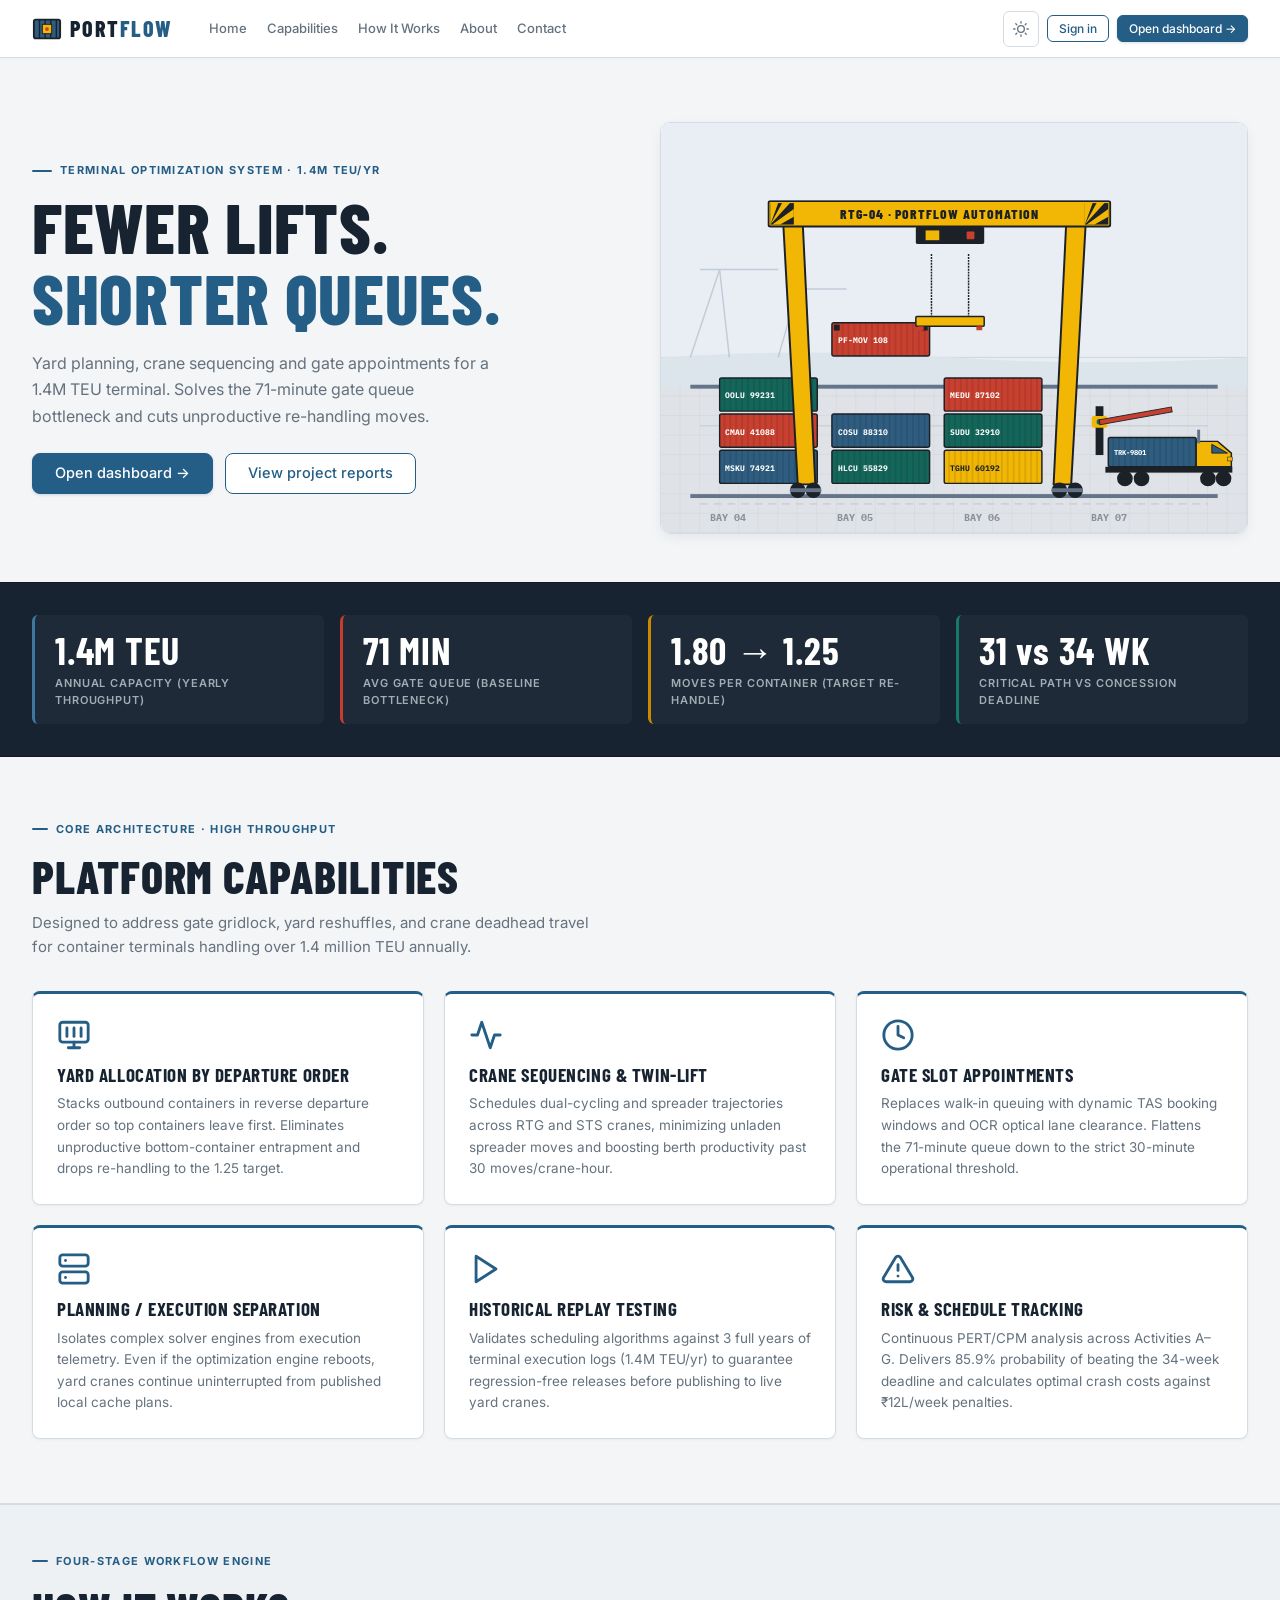
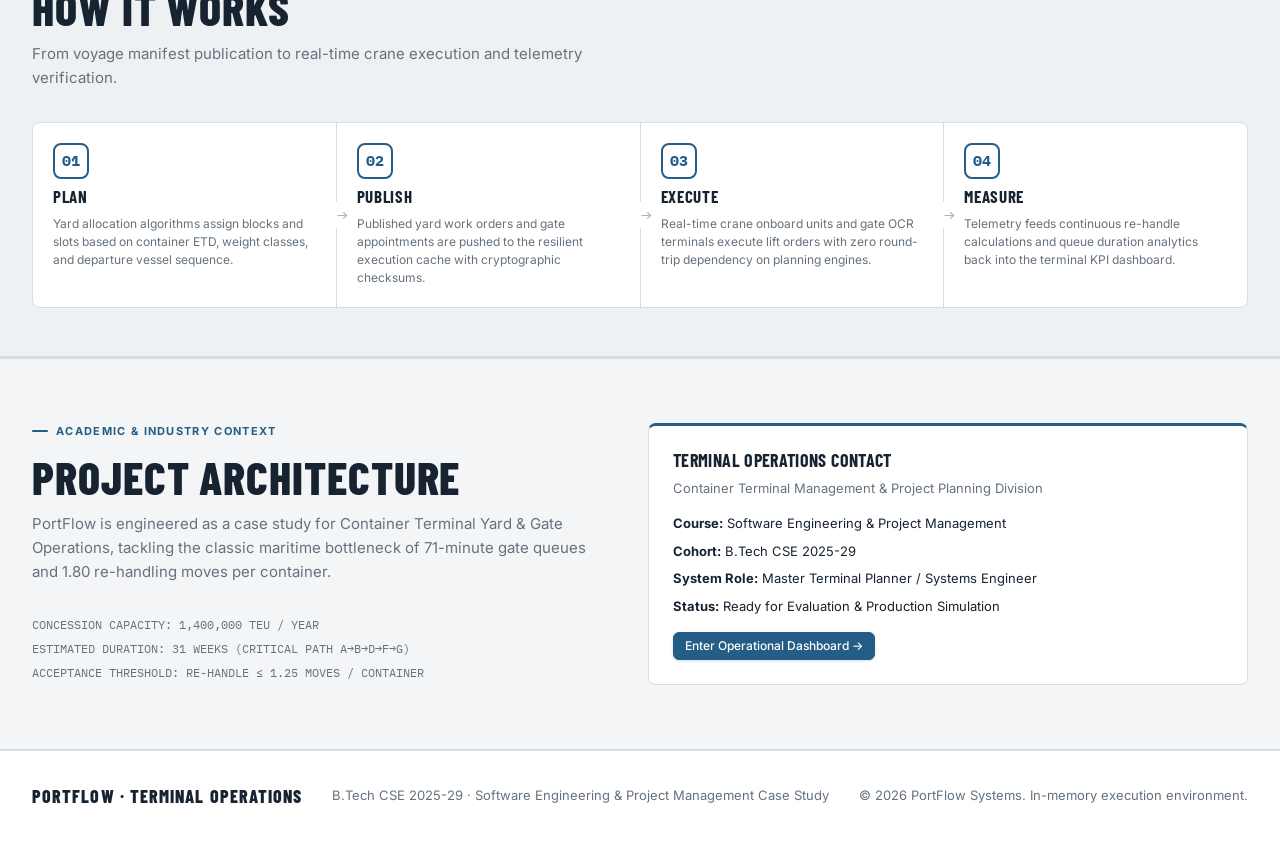
==== commit 6cfb268f: "fix: resolve single-scroll stacking issue with SPA subpage display toggles and expand sidebar" ====
--- a/index.html
+++ b/index.html
@@ -34,6 +34,7 @@
       <a href="#hero">Home</a>
       <a href="#capabilities">Capabilities</a>
       <a href="#how-it-works">How It Works</a>
+      
       <a href="#about">About</a>
       <a href="#contact">Contact</a>
     </nav>
--- a/styles.css
+++ b/styles.css
@@ -86,8 +86,8 @@
   --shadow-hover: 0 8px 22px -3px rgba(36, 93, 133, 0.16);
 
   /* ── Layout ── */
-  --sidebar-w:    56px;
-  --sidebar-open: 236px;
+  --sidebar-w:    240px;
+  --sidebar-open: 240px;
   --nav-h:        58px;
 
   /* ── Transitions ── */
@@ -1011,15 +1011,12 @@
   background: var(--pf-surface);
   border-right: 1px solid var(--pf-border);
   width: var(--sidebar-w);
-  overflow: hidden;
-  transition: width var(--d-mid) ease;
+  overflow-y: auto;
+  overflow-x: hidden;
   display: flex;
   flex-direction: column;
-  box-shadow: 1px 0 3px rgba(23, 35, 48, 0.03);
-}
-.sidebar:hover,
-.sidebar:focus-within,
-.sidebar.is-open { width: var(--sidebar-open); }
+  box-shadow: 1px 0 4px rgba(23, 35, 48, 0.04);
+}
 
 .sidebar-logo {
   height: var(--nav-h);
@@ -1027,21 +1024,16 @@
   display: flex;
   align-items: center;
   gap: var(--s3);
-  padding: 0 calc((var(--sidebar-w) - 24px) / 2);
+  padding: 0 var(--s4);
   border-bottom: 1px solid var(--pf-border);
-  width: var(--sidebar-open);
-  overflow: hidden;
-  white-space: nowrap;
-  transition: padding var(--d-mid);
-}
-.sidebar:hover .sidebar-logo,
-.sidebar:focus-within .sidebar-logo,
-.sidebar.is-open .sidebar-logo { padding: 0 var(--s4); }
+  width: 100%;
+  box-sizing: border-box;
+}
 
 .s-logo-icon { width: 24px; height: 24px; flex-shrink: 0; color: var(--pf-blue); }
 .s-logo-text {
   font-family: var(--f-head);
-  font-size: 19px;
+  font-size: 20px;
   font-weight: 800;
   text-transform: uppercase;
   letter-spacing: 0.06em;
@@ -1060,41 +1052,36 @@
 
 .nav-group {
   font-family: var(--f-body);
-  font-size: 10px;
+  font-size: 11px;
   font-weight: 700;
   text-transform: uppercase;
-  letter-spacing: 0.12em;
+  letter-spacing: 0.1em;
   color: var(--pf-text-muted);
   padding: var(--s4) var(--s4) var(--s1);
-  width: var(--sidebar-open);
-  opacity: 0;
-  transition: opacity var(--d-fast);
+  width: 100%;
+  box-sizing: border-box;
+  opacity: 1;
   white-space: nowrap;
 }
-.sidebar:hover .nav-group,
-.sidebar:focus-within .nav-group,
-.sidebar.is-open .nav-group { opacity: 1; }
 
 .nav-item {
   display: flex;
   align-items: center;
   gap: var(--s3);
-  padding: 9px var(--s3) 9px calc((var(--sidebar-w) - 20px) / 2);
-  width: var(--sidebar-open);
-  color: var(--pf-text-muted);
+  padding: 10px var(--s4);
+  width: 100%;
+  box-sizing: border-box;
+  color: var(--pf-text);
   font-family: var(--f-body);
-  font-size: 13px;
+  font-size: 13.5px;
   font-weight: 500;
   cursor: pointer;
   border-left: 3px solid transparent;
-  transition: background 180ms ease, color 180ms ease, border-color 180ms ease, padding var(--d-mid);
+  transition: background 180ms ease, color 180ms ease, border-color 180ms ease;
   white-space: nowrap;
   user-select: none;
   text-decoration: none;
 }
-.sidebar:hover .nav-item,
-.sidebar:focus-within .nav-item,
-.sidebar.is-open .nav-item { padding: 9px var(--s3) 9px var(--s3); }
 
 .nav-item:hover {
   background: var(--pf-blue-soft);
@@ -1116,7 +1103,7 @@
 
 .nav-alert-dot {
   margin-left: auto;
-  width: 6px; height: 6px;
+  width: 7px; height: 7px;
   border-radius: 50%;
   background: var(--pf-danger);
   flex-shrink: 0;
@@ -1124,7 +1111,7 @@
 
 .sidebar-foot {
   border-top: 1px solid var(--pf-border);
-  padding: var(--s2) 0;
+  padding: var(--s3) var(--s4);
   flex-shrink: 0;
 }
 
@@ -1241,6 +1228,27 @@
   min-height: 100vh;
 }
 .page-content { padding: var(--s5); }
+
+/* ── Subpage visibility control (SPA architecture) ── */
+.page {
+  display: none !important;
+}
+
+.page.active {
+  display: block !important;
+  animation: pageFadeIn 0.22s ease-out;
+}
+
+@keyframes pageFadeIn {
+  from {
+    opacity: 0;
+    transform: translateY(4px);
+  }
+  to {
+    opacity: 1;
+    transform: translateY(0);
+  }
+}
 
 /* ── Page header ── */
 .page-hdr {
@@ -2003,6 +2011,20 @@
 }
 
 @media (max-width: 900px) {
+  :root {
+    --sidebar-w: 64px;
+  }
+  .sidebar { width: 64px; }
+  .sidebar-logo { padding: 0 20px; justify-content: center; }
+  .s-logo-text { display: none; }
+  .nav-group { display: none; }
+  .nav-item { padding: 10px 0; justify-content: center; }
+  .nav-txt { display: none; }
+  .nav-alert-dot { display: none; }
+  .sidebar-foot { padding: var(--s2) 0; display: flex; justify-content: center; }
+  .user-pill .u-name { display: none; }
+  .d-main { margin-left: 64px; }
+  .topnav { left: 64px; }
   .hero { grid-template-columns: 1fr; min-height: auto; }
   .hero-illus { display: none; }
   .stats-inner { grid-template-columns: 1fr 1fr; }
@@ -2012,6 +2034,25 @@
 }
 
 @media (max-width: 640px) {
+  :root {
+    --sidebar-w: 0px;
+  }
+  .sidebar {
+    transform: translateX(-100%);
+    transition: transform 0.25s ease;
+    width: 240px;
+  }
+  .sidebar.is-open {
+    transform: translateX(0);
+  }
+  .sidebar-logo { padding: 0 var(--s4); justify-content: flex-start; }
+  .s-logo-text { display: block; }
+  .nav-group { display: block; }
+  .nav-item { padding: 10px var(--s4); justify-content: flex-start; }
+  .nav-txt { display: block; }
+  .user-pill .u-name { display: block; }
+  .d-main { margin-left: 0; }
+  .topnav { left: 0; }
   .l-nav { padding: 0 var(--s4); gap: var(--s3); }
   .l-nav-links { display: none; }
   .hero { padding: var(--s10) var(--s4); }
